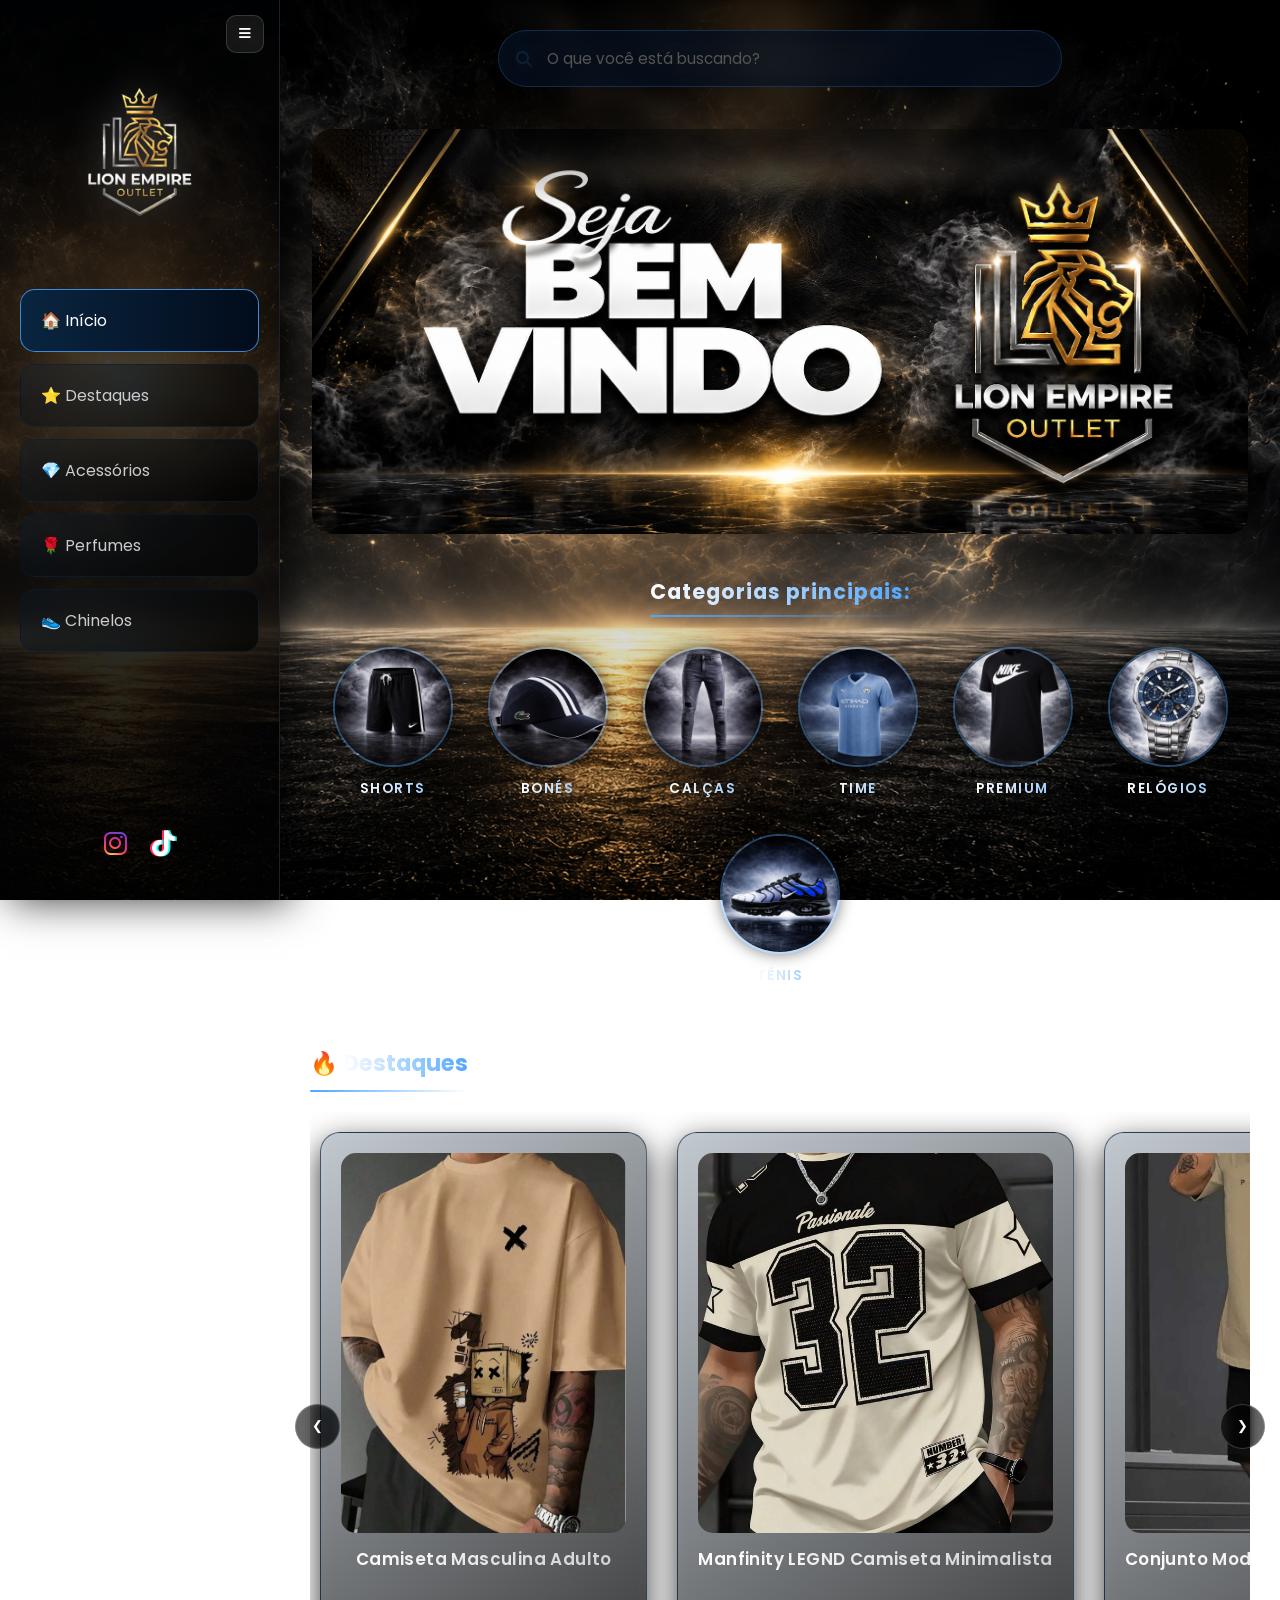
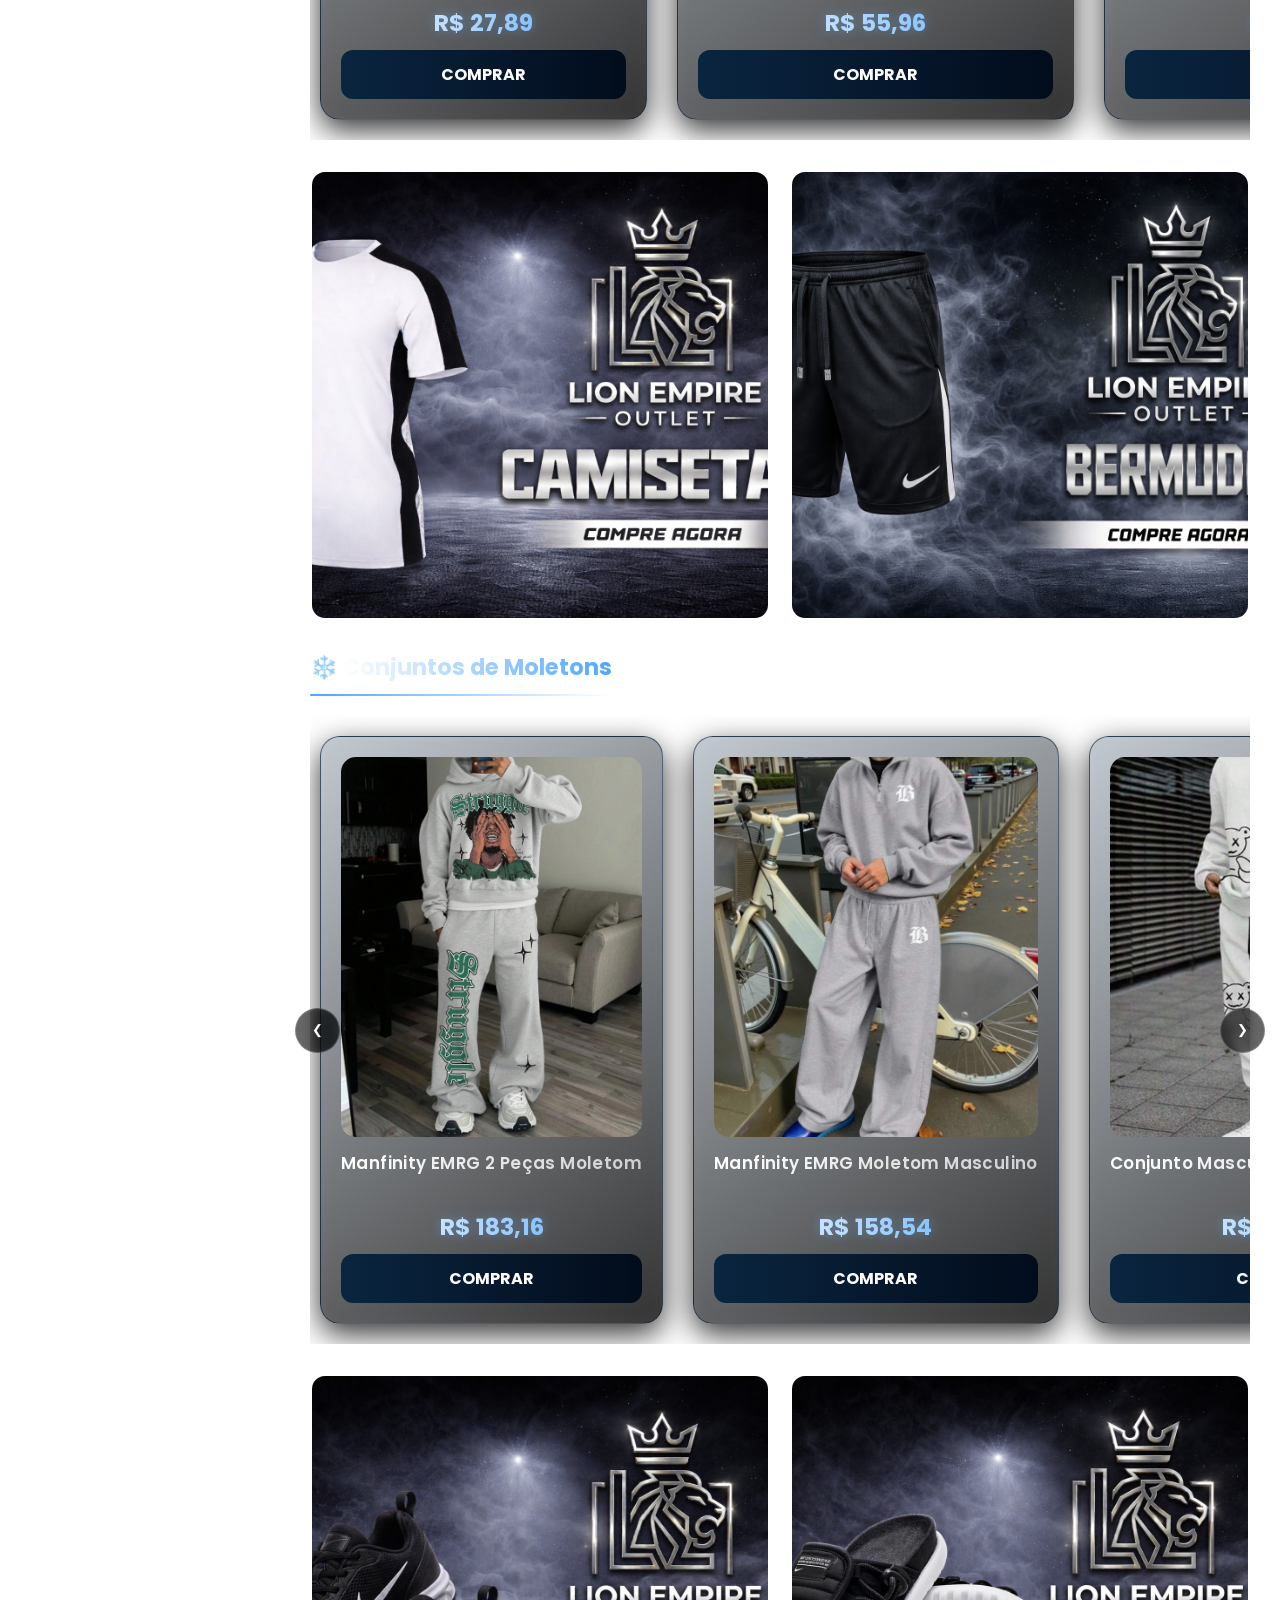
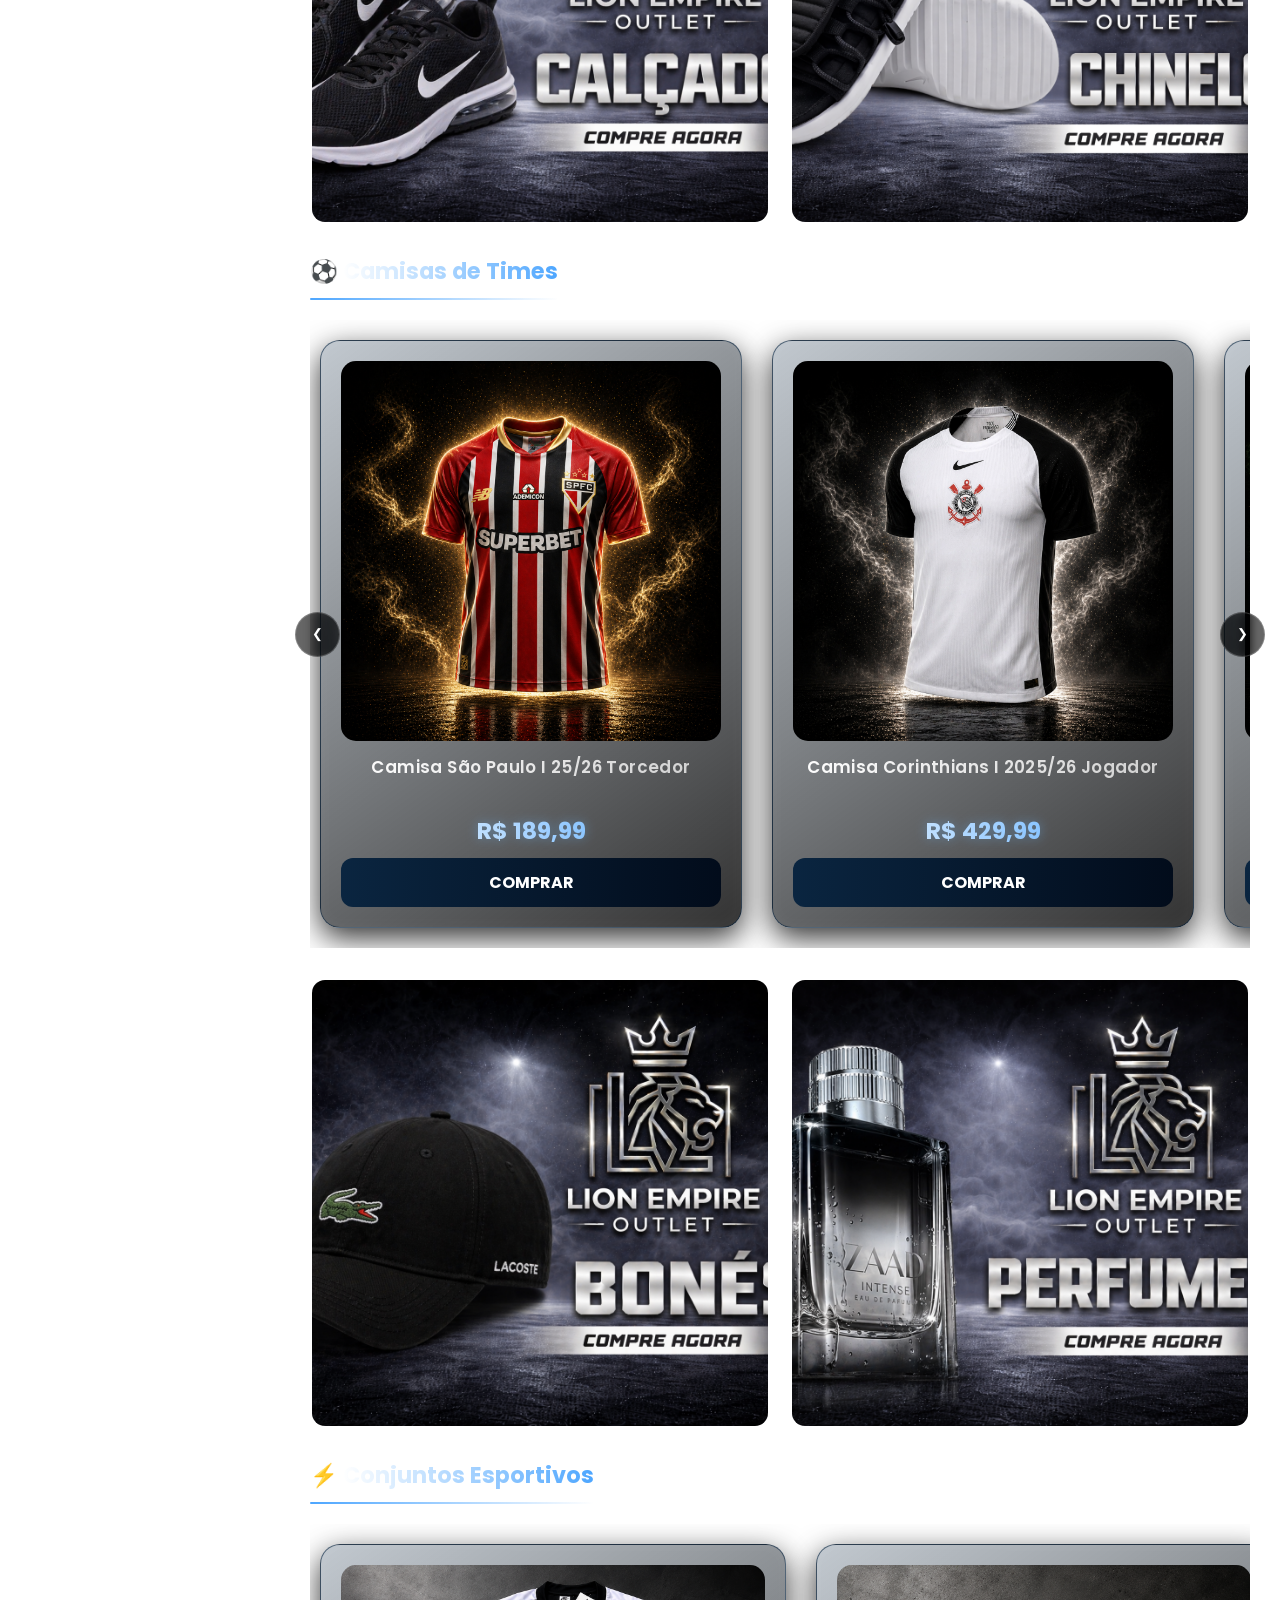
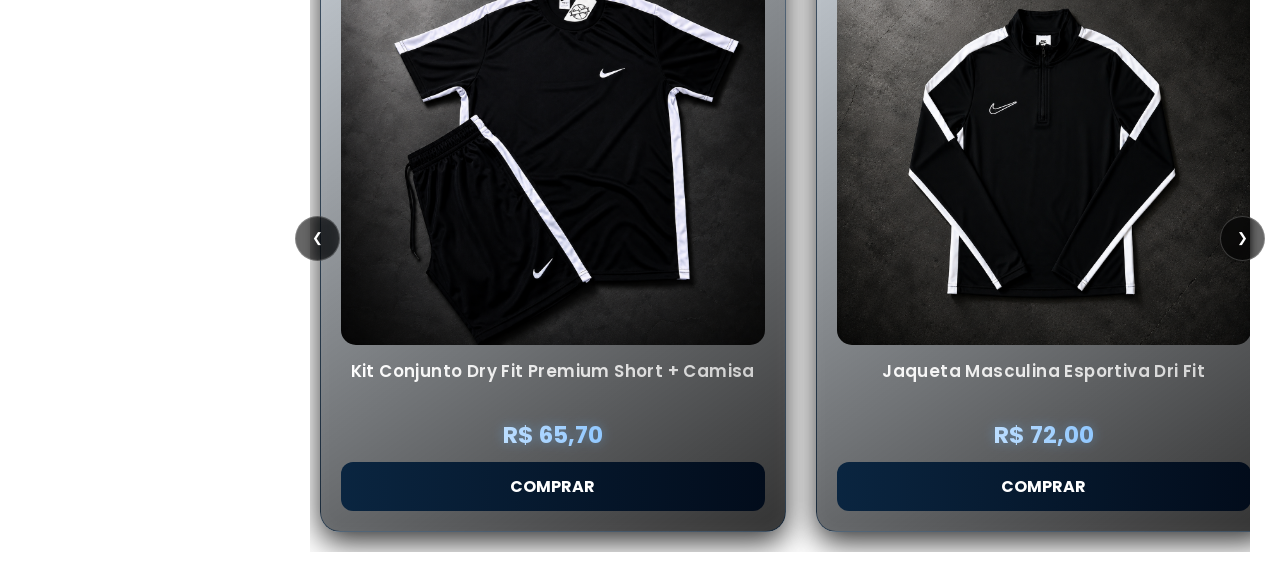
==== dashboard.html @ ade0b523 "desativar zoom no mobile" ====
<!DOCTYPE html>
<html lang="pt-br">
<head>
    <meta charset="UTF-8">
    <meta name="viewport" content="width=device-width, initial-scale=1.0, maximum-scale=1.0, user-scalable=no">
    <title>Lion Empire Outlet</title>
    <link rel="stylesheet" href="dashboard.css">
    <link href="https://fonts.googleapis.com/css2?family=Poppins:wght@300;500;700&display=swap" rel="stylesheet">
    <link rel="stylesheet" href="https://cdnjs.cloudflare.com/ajax/libs/font-awesome/6.5.0/css/all.min.css">
</head>
<body>

<div class="container">

    <aside class="sidebar" id="sidebar">
        <button class="toggle-btn" id="toggleBtn" onclick="toggleSidebar()">
            <i class="fas fa-bars"></i>
        </button>
        <div class="logo-box">
            <img src="logo-transparente.png" class="logo">
        </div>

        <ul class="menu">
            <li class="nav-item active">🏠 Início</li>
            <li class="nav-item">⭐ Destaques</li>
            <li class="nav-item">💎 Acessórios</li>
            <li class="nav-item">🌹 Perfumes</li>
            <li class="nav-item">👟 Chinelos</li>
        </ul>

        <div class="social">
            <a href="https://www.instagram.com/lion_empire_outlet/" target="_blank"><i class="fab fa-instagram"></i></a>
            <a href="https://www.tiktok.com/@lionempire.outlet?_r=1&_t=ZS-95iDfzYosZJ" target="_blank"><i class="fab fa-tiktok"></i></a>
        </div>
    </aside>

    <button class="reopen-btn" id="reopenBtn" onclick="toggleSidebar()" style="display:none;">
        <i class="fas fa-bars"></i>
    </button>

    <main class="main" id="mainContent">
        <div class="content">

            <div class="topo">
                <div class="search-wrapper">
                    <i class="fas fa-search search-icon"></i>
                    <input type="text" id="searchInput" placeholder="O que você está buscando?" autocomplete="off">
                    <button class="search-clear" id="searchClear" onclick="clearSearch()"><i class="fas fa-times"></i></button>
                    <div class="search-dropdown" id="searchDropdown"></div>
                </div>
            </div>

            <!-- PÁGINA DE RESULTADOS -->
            <section class="search-results-page" id="searchResultsPage">
                <div class="search-results-header">
                    <button class="search-results-back" onclick="clearSearch()">
                        <i class="fas fa-arrow-left"></i> Voltar
                    </button>
                    <h2>Resultados para: <span id="searchResultsQuery"></span></h2>
                    <p id="searchResultsCount"></p>
                </div>
                <div class="search-results-grid" id="searchResultsGrid"></div>
            </section>

            <div class="content-main" id="contentMain">

            <section class="banner">
                <img src="banner-lion.png">
            </section>

            <section class="categorias-container">
                <div class="titulo-categorias">
                    <h2>Categorias principais:</h2>
                </div>

                <div class="categorias">
                    <div class="cat"><img src="imgcategorias/shorts.png"><p>Shorts</p></div>
                    <div class="cat"><img src="imgcategorias/bones.png"><p>Bonés</p></div>
                    <div class="cat"><img src="imgcategorias/calcas.png"><p>Calças</p></div>
                    <div class="cat"><img src="imgcategorias/time.png"><p>Time</p></div>
                    <div class="cat"><img src="imgcategorias/premium.png"><p>Premium</p></div>
                    <div class="cat"><img src="imgcategorias/relogios.png"><p>Relógios</p></div>
                    <div class="cat"><img src="imgcategorias/tenis.png"><p>Tênis</p></div>
                </div>
            </section>

            <section class="produtos" id="sec-destaques">
                <h2>🔥 <span>Destaques</span></h2>

                <div class="carousel-wrapper">
                    <button class="slider-btn prev" onclick="moveSlider('productSlider', -1)">❮</button>
                    
                    <div class="grid" id="productSlider">
                        
                        <div class="card">
                            <div class="card-img-container has-hover">
                                <img src="img-destaques/p1-frente.png" class="img-frente">
                                <img src="img-destaques/p1-verso.png" class="img-verso" loading="lazy">
                            </div>
                            <h3>Camiseta Masculina Adulto</h3>
                            <p>R$ 27,89</p>
                            <a href="https://onelink.shein.com/3/5n1jg83mvy21" target="_blank" class="buy-btn">COMPRAR</a>
                        </div>

                        <div class="card">
                            <div class="card-img-container has-hover">
                                <img src="img-destaques/p2-frente.png" class="img-frente">
                                <img src="img-destaques/p2-verso.png" class="img-verso" loading="lazy">
                            </div>
                            <h3>Manfinity LEGND Camiseta Minimalista</h3>
                            <p>R$ 55,96</p>
                            <a href="https://onelink.shein.com/3/5n1jnmgsvmkj" target="_blank" class="buy-btn">COMPRAR</a>
                        </div>

                        <div class="card">
                            <div class="card-img-container has-hover">
                                <img src="img-destaques/p3-frente.png" class="img-frente">
                                <img src="img-destaques/p3-verso.png" class="img-verso" loading="lazy">
                            </div>
                            <h3>Conjunto Moda Verão Camiseta + Short</h3>
                            <p>R$ 109,90</p>
                            <a href="https://onelink.shein.com/3/5n1jtjk51jy2" target="_blank" class="buy-btn">COMPRAR</a>
                        </div>

                        <div class="card">
                            <div class="card-img-container has-hover">
                                <img src="img-destaques/p4-frente.png" class="img-frente">
                                <img src="img-destaques/p4-verso.png" class="img-verso" loading="lazy">
                            </div>
                            <h3>Camisa Camiseta Premium</h3>
                            <p>R$ 34,30</p>
                            <a href="https://onelink.shein.com/3/5n1jxhmd67gi" target="_blank" class="buy-btn">COMPRAR</a>
                        </div>

                        <div class="card">
                            <div class="card-img-container has-hover">
                                <img src="img-destaques/p6-frente.png" class="img-frente">
                                <img src="img-destaques/p6-verso.png" class="img-verso" loading="lazy">
                            </div>
                            <h3>Claim Dot Camiseta Masculina</h3>
                            <p>R$ 59,92</p>
                            <a href="https://onelink.shein.com/3/5n1k2h66f75w" target="_blank" class="buy-btn">COMPRAR</a>
                        </div>

                        <div class="card">
                            <div class="card-img-container has-hover">
                                <img src="img-destaques/p8-frente.png" class="img-frente">
                                <img src="img-destaques/p8-verso.png" class="img-verso" loading="lazy">
                            </div>
                            <h3>Calça Cargo Masculina Bolsos Largo</h3>
                            <p>R$ 62,00</p>
                            <a href="https://onelink.shein.com/3/5n1k70xqrr5j" target="_blank" class="buy-btn">COMPRAR</a>
                        </div>

                        <div class="card">
                            <div class="card-img-container has-hover">
                                <img src="img-destaques/p9-frente.png" class="img-frente">
                                <img src="img-destaques/p9-verso.png" class="img-verso" loading="lazy">
                            </div>
                            <h3>Calça Cargo Jeans Preto Estonado</h3>
                            <p>R$ 83,00</p>
                            <a href="https://onelink.shein.com/3/5n1k8o4o4p4h" target="_blank" class="buy-btn">COMPRAR</a>
                        </div>

                        <div class="card">
                            <div class="card-img-container has-hover">
                                <img src="img-destaques/p10-frente.png" class="img-frente">
                                <img src="img-destaques/p10-verso.png" class="img-verso" loading="lazy">
                            </div>
                            <h3>Manfinity EMRG Denim Desgastados</h3>
                            <p>R$ 218,15</p>
                            <a href="https://onelink.shein.com/3/5n1kd9v9mpmt" target="_blank" class="buy-btn">COMPRAR</a>
                        </div>

                        <div class="card">
                            <div class="card-img-container has-hover">
                                <img src="img-destaques/p11-frente.png" class="img-frente">
                                <img src="img-destaques/p11-verso.png" class="img-verso" loading="lazy">
                            </div>
                            <h3>Bermuda Jeans Balão Baggy Preto</h3>
                            <p>R$ 69,98</p>
                            <a href="https://onelink.shein.com/3/5n1kfoomrg4d" target="_blank" class="buy-btn">COMPRAR</a>
                        </div>

                        <div class="card">
                            <div class="card-img-container has-hover">
                                <img src="img-destaques/p12-frente.png" class="img-frente">
                                <img src="img-destaques/p12-verso.png" class="img-verso" loading="lazy">
                            </div>
                            <h3>Short Moletinho Masculino</h3>
                            <p>R$ 42,90</p>
                            <a href="https://onelink.shein.com/3/5n1kihb7bx9c" target="_blank" class="buy-btn">COMPRAR</a>
                        </div>

                        <div class="card">
                            <div class="card-img-container has-hover">
                                <img src="img-destaques/p13-frente.png" class="img-frente">
                                <img src="img-destaques/p13-verso.png" class="img-verso" loading="lazy">
                            </div>
                            <h3>Blusa Moletom Liso Masculino</h3>
                            <p>R$ 55,98</p>
                            <a href="https://onelink.shein.com/3/5n1kl02morqs" target="_blank" class="buy-btn">COMPRAR</a>
                        </div>

                        <div class="card">
                            <div class="card-img-container has-hover">
                                <img src="img-destaques/p14-frente.png" class="img-frente">
                                <img src="img-destaques/p14-verso.png" class="img-verso" loading="lazy">
                            </div>
                            <h3>Blusa Frio Paris Moletom</h3>
                            <p>R$ 54,90</p>
                            <a href="https://onelink.shein.com/3/5n1kn50tv6kj" target="_blank" class="buy-btn">COMPRAR</a>
                        </div>

                        <div class="card">
                            <div class="card-img-container has-hover">
                                <img src="img-destaques/p15-frente.png" class="img-frente">
                                <img src="img-destaques/p15-verso.png" class="img-verso" loading="lazy">
                            </div>
                            <h3>Boné de beisebol ajustável</h3>
                            <p>R$ 28,99</p>
                            <a href="https://onelink.shein.com/3/5n1kp22x0tvu" target="_blank" class="buy-btn">COMPRAR</a>
                        </div>

                    </div>

                    <button class="slider-btn next" onclick="moveSlider('productSlider', 1)">❯</button>
                </div>
            </section>

            <section class="sessao-banners-categorias">
                <div class="banner-categoria" data-filter="camisa">
                    <img src="banner-camisetas.png" alt="Camisetas">
                    <div class="overlay-banner">
                        <h2>Camisetas</h2>
                        <a href="#" class="btn-comprar">Comprar Agora</a>
                    </div>
                </div>

                <div class="banner-categoria" data-filter="shorts">
                    <img src="banner-bermudas.png" alt="Bermudas">
                    <div class="overlay-banner">
                        <h2>Bermudas</h2>
                        <a href="#" class="btn-comprar">Comprar Agora</a>
                    </div>
                </div>
            </section>

            <section class="produtos" id="sec-moletons">
                <h2>❄️ <span>Conjuntos de Moletons</span></h2>

                <div class="carousel-wrapper">
                    <button class="slider-btn prev" onclick="moveSlider('moletomSlider', -1)">❮</button>
                    
                    <div class="grid" id="moletomSlider">
                        
                        <div class="card">
                            <div class="card-img-container has-hover">
                                <img src="img-moletons/m1-frente.png" class="img-frente">
                                <img src="img-moletons/m1-verso.png" class="img-verso" loading="lazy">
                            </div>
                            <h3>Manfinity EMRG 2 Peças Moletom</h3>
                            <p>R$ 183,16</p>
                            <a href="https://onelink.shein.com/3/5n4qs4ux9irh" target="_blank" class="buy-btn">COMPRAR</a>
                        </div>

                        <div class="card">
                            <div class="card-img-container has-hover">
                                <img src="img-moletons/m2-frente.png" class="img-frente">
                                <img src="img-moletons/m2-verso.png" class="img-verso" loading="lazy">
                            </div>
                            <h3>Manfinity EMRG Moletom Masculino</h3>
                            <p>R$ 158,54</p>
                            <a href="https://onelink.shein.com/3/5n4qujoa7xpo" target="_blank" class="buy-btn">COMPRAR</a>
                        </div>

                        <div class="card">
                            <div class="card-img-container has-hover">
                                <img src="img-moletons/m3-frente.png" class="img-frente">
                                <img src="img-moletons/m3-verso.png" class="img-verso" loading="lazy">
                            </div>
                            <h3>Conjunto Masculino Moletom Casual</h3>
                            <p>R$ 143,00</p>
                            <a href="https://onelink.shein.com/3/5n4qxe9w3ho6" target="_blank" class="buy-btn">COMPRAR</a>
                        </div>

                        <div class="card">
                            <div class="card-img-container has-hover">
                                <img src="img-moletons/m4-frente.png" class="img-frente">
                                <img src="img-moletons/m4-verso.png" class="img-verso" loading="lazy">
                            </div>
                            <h3>Manfinity Fever City Conjunto</h3>
                            <p>R$ 174,03</p>
                            <a href="https://onelink.shein.com/3/5n4qz1gth4w3" target="_blank" class="buy-btn">COMPRAR</a>
                        </div>

                        <div class="card">
                            <div class="card-img-container has-hover">
                                <img src="img-moletons/m5-frente.png" class="img-frente">
                                <img src="img-moletons/m5-verso.png" class="img-verso" loading="lazy">
                            </div>
                            <h3>Moletom Masculino com Capuz</h3>
                            <p>R$ 165,90</p>
                            <a href="https://onelink.shein.com/3/5n4r35g4vuja" target="_blank" class="buy-btn">COMPRAR</a>
                        </div>

                        <div class="card">
                            <div class="card-img-container has-hover">
                                <img src="img-moletons/m6-frente.png" class="img-frente">
                                <img src="img-moletons/m6-verso.png" class="img-verso" loading="lazy">
                            </div>
                            <h3>Manfinity Spaced Out Moletom</h3>
                            <p>R$ 192,20</p>
                            <a href="https://onelink.shein.com/3/5n4r5u4nf8kt" target="_blank" class="buy-btn">COMPRAR</a>
                        </div>

                        <div class="card">
                            <div class="card-img-container has-hover">
                                <img src="img-moletons/m7-frente.png" class="img-frente">
                                <img src="img-moletons/m7-verso.png" class="img-verso" loading="lazy">
                            </div>
                            <h3>Moletom com Estampa de Letras</h3>
                            <p>R$ 138,50</p>
                            <a href="https://onelink.shein.com/3/5n4r7jalxn2d" target="_blank" class="buy-btn">COMPRAR</a>
                        </div>

                        <div class="card">
                            <div class="card-img-container has-hover">
                                <img src="img-moletons/m8-frente.png" class="img-frente">
                                <img src="img-moletons/m8-verso.png" class="img-verso" loading="lazy">
                            </div>
                            <h3>Conjunto Moletom Básico Masculino</h3>
                            <p>R$ 125,90</p>
                            <a href="https://onelink.shein.com/3/5n4ra7z4fmkq" target="_blank" class="buy-btn">COMPRAR</a>
                        </div>

                        <div class="card">
                            <div class="card-img-container has-hover">
                                <img src="img-moletons/m9-frente.png" class="img-frente">
                                <img src="img-moletons/m9-verso.png" class="img-verso" loading="lazy">
                            </div>
                            <h3>Moletom Urbano Street Style</h3>
                            <p>R$ 155,00</p>
                            <a href="https://onelink.shein.com/3/5n4rezmt7p54" target="_blank" class="buy-btn">COMPRAR</a>
                        </div>

                        <div class="card">
                            <div class="card-img-container has-hover">
                                <img src="img-moletons/m10-frente.png" class="img-frente">
                                <img src="img-moletons/m10-verso.png" class="img-verso" loading="lazy">
                            </div>
                            <h3>Manfinity EMRG Bloco de Cores</h3>
                            <p>R$ 168,40</p>
                            <a href="https://onelink.shein.com/3/5n4rh6k1pw70" target="_blank" class="buy-btn">COMPRAR</a>
                        </div>

                        <div class="card">
                            <div class="card-img-container has-hover">
                                <img src="img-moletons/m11-frente.png" class="img-frente">
                                <img src="img-moletons/m11-verso.png" class="img-verso" loading="lazy">
                            </div>
                            <h3>Moletom Fleece Forrado</h3>
                            <p>R$ 189,90</p>
                            <a href="https://onelink.shein.com/3/5n4rj1n3jrc4" target="_blank" class="buy-btn">COMPRAR</a>
                        </div>

                        <div class="card">
                            <div class="card-img-container has-hover">
                                <img src="img-moletons/m12-frente.png" class="img-frente">
                                <img src="img-moletons/m12-verso.png" class="img-verso" loading="lazy">
                            </div>
                            <h3>Conjunto Estampa Minimalista</h3>
                            <p>R$ 140,72</p>
                            <a href="https://onelink.shein.com/3/5n4rkiwxlxz3" target="_blank" class="buy-btn">COMPRAR</a>
                        </div>

                    </div>

                    <button class="slider-btn next" onclick="moveSlider('moletomSlider', 1)">❯</button>
                </div>
            </section>

            <section class="sessao-banners-categorias">
                <div class="banner-categoria" data-filter="tenis">
                    <img src="banner-calçados.png" alt="Calçados">
                    <div class="overlay-banner">
                        <h2>Calçados</h2>
                        <a href="#sec-calcados" class="btn-comprar">Comprar Agora</a>
                    </div>
                </div>
                <div class="banner-categoria" data-filter="chinelo">
                    <img src="banner-chinelos.png" alt="Chinelos">
                    <div class="overlay-banner">
                        <h2>Chinelos</h2>
                        <a href="#sec-chinelos" class="btn-comprar">Comprar Agora</a>
                    </div>
                </div>
            </section>

            <section class="produtos" id="sec-times">
                <h2>⚽ <span>Camisas de Times</span></h2>

                <div class="carousel-wrapper">
                    <button class="slider-btn prev" onclick="moveSlider('timesSlider', -1)">❮</button>

                    <div class="grid" id="timesSlider">

                        <div class="card">
                            <div class="card-img-container has-hover">
                                <img src="img-times/t1-frente.png" class="img-frente">
                                <img src="img-times/t1-verso.png" class="img-verso" loading="lazy">
                            </div>
                            <h3>Camisa São Paulo I 25/26 Torcedor</h3>
                            <p>R$ 189,99</p>
                            <a href="https://click.linksynergy.com/deeplink?id=rVAKHqQVYn0&mid=43984&murl=https%3A%2F%2Fwww.netshoes.com.br%2Fp%2Fcamisa-sao-paulo-ii-2526-sn-torcedor-new-balance-masculina-39V-1650-056" target="_blank" class="buy-btn">COMPRAR</a>
                        </div>

                        <div class="card">
                            <div class="card-img-container has-hover">
                                <img src="img-times/t2-frente.png" class="img-frente">
                                <img src="img-times/t2-verso.png" class="img-verso" loading="lazy">
                            </div>
                            <h3>Camisa Corinthians I 2025/26 Jogador</h3>
                            <p>R$ 429,99</p>
                            <a href="https://click.linksynergy.com/deeplink?id=rVAKHqQVYn0&mid=43984&murl=https%3A%2F%2Fwww.netshoes.com.br%2Fp%2Fcamisa-nike-corinthians-i-202526-jogador-masculina-SGL-0184-028" target="_blank" class="buy-btn">COMPRAR</a>
                        </div>

                        <div class="card">
                            <div class="card-img-container has-hover">
                                <img src="img-times/t3-frente.png" class="img-frente">
                                <img src="img-times/t3-verso.png" class="img-verso" loading="lazy">
                            </div>
                            <h3>Camisa Palmeiras I 24/25 torcedor</h3>
                            <p>R$ 189,90</p>
                            <a href="https://click.linksynergy.com/deeplink?id=rVAKHqQVYn0&mid=43984&murl=https%3A%2F%2Fwww.netshoes.com.br%2Fp%2Fcamisa-palmeiras-i-2425-sn-torcedor-puma-masculina-PI3-1918-060" target="_blank" class="buy-btn">COMPRAR</a>
                        </div>

                        <div class="card">
                            <div class="card-img-container has-hover">
                                <img src="img-times/t4-frente.png" class="img-frente">
                                <img src="img-times/t4-verso.png" class="img-verso" loading="lazy">
                            </div>
                            <h3>Camisa Flamengo I 25/26 Torcedor</h3>
                            <p>R$ 379,99</p>
                            <a href="https://click.linksynergy.com/deeplink?id=rVAKHqQVYn0&mid=43984&murl=https%3A%2F%2Fwww.netshoes.com.br%2Fp%2Fcamisa-flamengo-i-2526-sn-torcedor-adidas-masculina-FBA-3565-006%3Faf_sub1%3D43984%26pid%3Drakuten_int%26af_channel%3DAffiliates%26af_media_type%3Dweb%26af_adset_id%3D43984%26af_sub_siteID%3DrVAKHqQVYn0-UOdvueoBWy3vxFErXuw5Aw%26af_click_lookback%3D7d%26clickid%3DrVAKHqQVYn0-UOdvueoBWy3vxFErXuw5Aw%26is_retargeting%3Dtrue%26campaign%3Dafil_rakuten%26utm_source%3Dme-s_pgit__%26utm_medium%3Dpost%26utm_campaign%3Dme-s_pgit-_-tnfild__tca___-_-post-_-_var_me_pgit_%253A%253AN3T%253AAF-PG-00-00-00-TD-00-MAS-00%253AN3T%253A%253A_Gilmar%2520Oliveira%2520Da%2520Cruz_%26utm_term%3DrVAKHqQVYn0-UOdvueoBWy3vxFErXuw5Aw%26utm_content%3DrVAKHqQVYn0-UOdvueoBWy3vxFErXuw5Aw%26ranMID%3D43984%26ranU1%3D%26ranEAID%3DrVAKHqQVYn0-UOdvueoBWy3vxFErXuw5Aw%26ranSiteID%3DrVAKHqQVYn0-UOdvueoBWy3vxFErXuw5Aw" target="_blank" class="buy-btn">COMPRAR</a>
                        </div>

                        <div class="card">
                            <div class="card-img-container has-hover">
                                <img src="img-times/t5-frente.png" class="img-frente">
                                <img src="img-times/t5-verso.png" class="img-verso" loading="lazy">
                            </div>
                            <h3>Camisa Botafogo I 25/26 Torcedor</h3>
                            <p>R$ 123,49</p>
                            <a href="https://click.linksynergy.com/deeplink?id=rVAKHqQVYn0&mid=43984&murl=https%3A%2F%2Fwww.netshoes.com.br%2Fp%2Fcamisa-botafogo-i-2526-sn-torcedor-reebok-masculina-D19-809O-028%3Faf_sub1%3D43984%26pid%3Drakuten_int%26af_channel%3DAffiliates%26af_media_type%3Dweb%26af_adset_id%3D43984%26af_sub_siteID%3DrVAKHqQVYn0-L47s4ZcSUdrNrUnFf86k.A%26af_click_lookback%3D7d%26clickid%3DrVAKHqQVYn0-L47s4ZcSUdrNrUnFf86k.A%26is_retargeting%3Dtrue%26campaign%3Dafil_rakuten%26utm_source%3Dme-s_pgit__%26utm_medium%3Dpost%26utm_campaign%3Dme-s_pgit-_-tnfild__tca___-_-post-_-_var_me_pgit_%253A%253AN3T%253AAF-PG-00-00-00-TD-00-MAS-00%253AN3T%253A%253A_Gilmar%2520Oliveira%2520Da%2520Cruz_%26utm_term%3DrVAKHqQVYn0-L47s4ZcSUdrNrUnFf86k.A%26utm_content%3DrVAKHqQVYn0-L47s4ZcSUdrNrUnFf86k.A%26ranMID%3D43984%26ranU1%3D%26ranEAID%3DrVAKHqQVYn0-L47s4ZcSUdrNrUnFf86k.A%26ranSiteID%3DrVAKHqQVYn0-L47s4ZcSUdrNrUnFf86k.A" target="_blank" class="buy-btn">COMPRAR</a>
                        </div>

                        <div class="card">
                            <div class="card-img-container has-hover">
                                <img src="img-times/t6-frente.png" class="img-frente">
                                <img src="img-times/t6-verso.png" class="img-verso" loading="lazy">
                            </div>
                            <h3>Camisa Vasco I 25/26 Jogador</h3>
                            <p>R$ 209,90</p>
                            <a href="https://click.linksynergy.com/deeplink?id=rVAKHqQVYn0&mid=43984&murl=https%3A%2F%2Fwww.netshoes.com.br%2Fp%2Fcamisa-vasco-i-2526-sn-jogador-kappa-masculino-D24-7038-026%3Faf_sub1%3D43984%26pid%3Drakuten_int%26af_channel%3DAffiliates%26af_media_type%3Dweb%26af_adset_id%3D43984%26af_sub_siteID%3DrVAKHqQVYn0-NJ4l1L1HCE8piV_0Olv_iA%26af_click_lookback%3D7d%26clickid%3DrVAKHqQVYn0-NJ4l1L1HCE8piV_0Olv_iA%26is_retargeting%3Dtrue%26campaign%3Dafil_rakuten%26utm_source%3Dme-s_pgit__%26utm_medium%3Dpost%26utm_campaign%3Dme-s_pgit-_-tnfild__tca___-_-post-_-_var_me_pgit_%253A%253AN3T%253AAF-PG-00-00-00-TD-00-MAS-00%253AN3T%253A%253A_Gilmar%2520Oliveira%2520Da%2520Cruz_%26utm_term%3DrVAKHqQVYn0-NJ4l1L1HCE8piV_0Olv_iA%26utm_content%3DrVAKHqQVYn0-NJ4l1L1HCE8piV_0Olv_iA%26ranMID%3D43984%26ranU1%3D%26ranEAID%3DrVAKHqQVYn0-NJ4l1L1HCE8piV_0Olv_iA%26ranSiteID%3DrVAKHqQVYn0-NJ4l1L1HCE8piV_0Olv_iA" target="_blank" class="buy-btn">COMPRAR</a>
                        </div>

                        <div class="card">
                            <div class="card-img-container has-hover">
                                <img src="img-times/t7-frente.png" class="img-frente">
                                <img src="img-times/t7-verso.png" class="img-verso" loading="lazy">
                            </div>
                            <h3>Camisa Santos 25/26 Torcedor</h3>
                            <p>R$ 170,99</p>
                            <a href="https://click.linksynergy.com/deeplink?id=rVAKHqQVYn0&mid=43984&murl=https%3A%2F%2Fwww.netshoes.com.br%2Fp%2Fcamisa-santos-2526-sn-torcedor-edicao-especial-umbro-masculina-2IB-2265-108%3Faf_sub1%3D43984%26pid%3Drakuten_int%26af_channel%3DAffiliates%26af_media_type%3Dweb%26af_adset_id%3D43984%26af_sub_siteID%3DrVAKHqQVYn0-o8uykjazWPm8O5qeBX5C_A%26af_click_lookback%3D7d%26clickid%3DrVAKHqQVYn0-o8uykjazWPm8O5qeBX5C_A%26is_retargeting%3Dtrue%26campaign%3Dafil_rakuten%26utm_source%3Dme-s_pgit__%26utm_medium%3Dpost%26utm_campaign%3Dme-s_pgit-_-tnfild__tca___-_-post-_-_var_me_pgit_%253A%253AN3T%253AAF-PG-00-00-00-TD-00-MAS-00%253AN3T%253A%253A_Gilmar%2520Oliveira%2520Da%2520Cruz_%26utm_term%3DrVAKHqQVYn0-o8uykjazWPm8O5qeBX5C_A%26utm_content%3DrVAKHqQVYn0-o8uykjazWPm8O5qeBX5C_A%26ranMID%3D43984%26ranU1%3D%26ranEAID%3DrVAKHqQVYn0-o8uykjazWPm8O5qeBX5C_A%26ranSiteID%3DrVAKHqQVYn0-o8uykjazWPm8O5qeBX5C_A" target="_blank" class="buy-btn">COMPRAR</a>
                        </div>

                        <div class="card">
                            <div class="card-img-container has-hover">
                                <img src="img-times/t8-frente.png" class="img-frente">
                                <img src="img-times/t8-verso.png" class="img-verso" loading="lazy">
                            </div>
                            <h3>Camisa Atlético Mineiro I 23/24 Torcedor</h3>
                            <p>R$ 249,90</p>
                            <a href="https://click.linksynergy.com/deeplink?id=rVAKHqQVYn0&mid=43984&murl=https%3A%2F%2Fwww.netshoes.com.br%2Fp%2Fcamisa-atletico-mineiro-i-2324-sn-torcedor-adidas-masculina-FB8-4620-026%3Faf_sub1%3D43984%26pid%3Drakuten_int%26af_channel%3DAffiliates%26af_media_type%3Dweb%26af_adset_id%3D43984%26af_sub_siteID%3DrVAKHqQVYn0-y74l42IOvBpCiSCI5.TFDQ%26af_click_lookback%3D7d%26clickid%3DrVAKHqQVYn0-y74l42IOvBpCiSCI5.TFDQ%26is_retargeting%3Dtrue%26campaign%3Dafil_rakuten%26utm_source%3Dme-s_pgit__%26utm_medium%3Dpost%26utm_campaign%3Dme-s_pgit-_-tnfild__tca___-_-post-_-_var_me_pgit_%253A%253AN3T%253AAF-PG-00-00-00-TD-00-MAS-00%253AN3T%253A%253A_Gilmar%2520Oliveira%2520Da%2520Cruz_%26utm_term%3DrVAKHqQVYn0-y74l42IOvBpCiSCI5.TFDQ%26utm_content%3DrVAKHqQVYn0-y74l42IOvBpCiSCI5.TFDQ%26ranMID%3D43984%26ranU1%3D%26ranEAID%3DrVAKHqQVYn0-y74l42IOvBpCiSCI5.TFDQ%26ranSiteID%3DrVAKHqQVYn0-y74l42IOvBpCiSCI5.TFDQ" target="_blank" class="buy-btn">COMPRAR</a>
                        </div>

                    </div>

                    <button class="slider-btn next" onclick="moveSlider('timesSlider', 1)">❯</button>
                </div>
            </section>

            <section class="sessao-banners-categorias">
                <div class="banner-categoria" data-filter="bones">
                    <img src="banner-bones.png" alt="Bonés">
                    <div class="overlay-banner">
                        <h2>Bonés</h2>
                        <a href="#sec-bones" class="btn-comprar">Comprar Agora</a>
                    </div>
                </div>
                <div class="banner-categoria" data-filter="perfume">
                    <img src="banner-perfumes.png" alt="Perfumes">
                    <div class="overlay-banner">
                        <h2>Perfumes</h2>
                        <a href="#sec-perfumes" class="btn-comprar">Comprar Agora</a>
                    </div>
                </div>
            </section>

            <section class="produtos sec-hidden" id="sec-bones">
                <div class="grid" id="bonesSlider">
                        <div class="card">
                            <div class="card-img-container has-hover">
                                <img src="img-bones/b1-frente.png" class="img-frente">
                                <img src="img-bones/b1-verso.png" class="img-verso" loading="lazy">
                            </div>
                            <h3>Bone Vinty Algodão Destroyed</h3>
                            <p>R$ 42,60</p>
                            <a href="https://s.shopee.com.br/9pb5bE2oka" target="_blank" class="buy-btn">COMPRAR</a>
                        </div>
                        <div class="card">
                            <div class="card-img-container has-hover">
                                <img src="img-bones/b2-frente.png" class="img-frente">
                                <img src="img-bones/b2-verso.png" class="img-verso" loading="lazy">
                            </div>
                            <h3>Boné Mercedes Bens Petronas Strapback</h3>
                            <p>R$ 49,90</p>
                            <a href="https://s.shopee.com.br/5flWe13aWu" target="_blank" class="buy-btn">COMPRAR</a>
                        </div>
                        <div class="card">
                            <div class="card-img-container has-hover">
                                <img src="img-bones/b3-frente.png" class="img-frente">
                                <img src="img-bones/b3-verso.png" class="img-verso" loading="lazy">
                            </div>
                            <h3>Boné Five Panel Aba Reta</h3>
                            <p>R$ 46,90</p>
                            <a href="https://s.shopee.com.br/70GuEcPbdY" target="_blank" class="buy-btn">COMPRAR</a>
                        </div>
                        <div class="card">
                            <div class="card-img-container has-hover">
                                <img src="img-bones/b4-frente.png" class="img-frente">
                                <img src="img-bones/b4-verso.png" class="img-verso" loading="lazy">
                            </div>
                            <h3>Boné Fé Hype Original Aba Curva</h3>
                            <p>R$ 39,90</p>
                            <a href="https://s.shopee.com.br/70GuF02A7N" target="_blank" class="buy-btn">COMPRAR</a>
                        </div>
                        <div class="card">
                            <div class="card-img-container has-hover">
                                <img src="img-bones/b5-frente.png" class="img-frente">
                                <img src="img-bones/b5-verso.png" class="img-verso" loading="lazy">
                            </div>
                            <h3>Boné Anth co. NYC Fita New York</h3>
                            <p>R$ 54,98</p>
                            <a href="https://s.shopee.com.br/6fe3qku8lU" target="_blank" class="buy-btn">COMPRAR</a>
                        </div>
                        <div class="card">
                            <div class="card-img-container has-hover">
                                <img src="img-bones/b6-frente.png" class="img-frente">
                                <img src="img-bones/b6-verso.png" class="img-verso" loading="lazy">
                            </div>
                            <h3>Boné Quiksilver Masculino</h3>
                            <p>R$ 43,50</p>
                            <a href="https://s.shopee.com.br/9ALOpoQevY" target="_blank" class="buy-btn">COMPRAR</a>
                        </div>
                </div>
            </section>

            <section class="produtos" id="sec-esportivos">
                <h2>⚡ <span>Conjuntos Esportivos</span></h2>

                <div class="carousel-wrapper">
                    <button class="slider-btn prev" onclick="moveSlider('esportivoSlider', -1)">❮</button>

                    <div class="grid" id="esportivoSlider">

                        <div class="card">
                            <div class="card-img-container has-hover">
                                <img src="img-esportivos/e1-frente.png" class="img-frente">
                                <img src="img-esportivos/e1-verso.png" class="img-verso" loading="lazy">
                            </div>
                            <h3>Kit Conjunto Dry Fit Premium Short + Camisa</h3>
                            <p>R$ 65,70</p>
                            <a href="https://s.shopee.com.br/9AKz1Yi74M" target="_blank" class="buy-btn">COMPRAR</a>
                        </div>

                        <div class="card">
                            <div class="card-img-container has-hover">
                                <img src="img-esportivos/e2-frente.png" class="img-frente">
                                <img src="img-esportivos/e2-verso.png" class="img-verso" loading="lazy">
                            </div>
                            <h3>Jaqueta Masculina Esportiva Dri Fit</h3>
                            <p>R$ 72,00</p>
                            <a href="https://s.shopee.com.br/6VKDqjdfIN" target="_blank" class="buy-btn">COMPRAR</a>
                        </div>

                        <div class="card">
                            <div class="card-img-container has-hover">
                                <img src="img-esportivos/e3-frente.png" class="img-frente">
                                <img src="img-esportivos/e3-verso.png" class="img-verso" loading="lazy">
                            </div>
                            <h3>Moletom Club Unissex Casual</h3>
                            <p>R$ 218,41</p>
                            <a href="https://s.shopee.com.br/9fHFcjNiRo" target="_blank" class="buy-btn">COMPRAR</a>
                        </div>

                        <div class="card">
                            <div class="card-img-container has-hover">
                                <img src="img-esportivos/e4-frente.png" class="img-frente">
                                <img src="img-esportivos/e4-verso.png" class="img-verso" loading="lazy">
                            </div>
                            <h3>Conjunto Calor Club Cinza Polo + Short</h3>
                            <p>R$ 104,50</p>
                            <a href="https://s.shopee.com.br/20roWMnLXP" target="_blank" class="buy-btn">COMPRAR</a>
                        </div>

                        <div class="card">
                            <div class="card-img-container has-hover">
                                <img src="img-esportivos/e5-frente.png" class="img-frente">
                                <img src="img-esportivos/e5-verso.png" class="img-verso" loading="lazy">
                            </div>
                            <h3>Kit Short+Camiseta Dry Fit</h3>
                            <p>R$ 53,99</p>
                            <a href="https://s.shopee.com.br/50VQ66f4NQ" target="_blank" class="buy-btn">COMPRAR</a>
                        </div>

                        <div class="card">
                            <div class="card-img-container has-hover tenis-fit">
                                <img src="img-esportivos/e6-frente.png" class="img-frente">
                                <img src="img-esportivos/e6-verso.png" class="img-verso" loading="lazy">
                            </div>
                            <h3>Tênis Masculino Esportivo DM DAMANDO</h3>
                            <p>R$ 59,90</p>
                            <a href="https://s.shopee.com.br/16lmT6gfC" target="_blank" class="buy-btn">COMPRAR</a>
                        </div>

                        <div class="card">
                            <div class="card-img-container has-hover tenis-fit">
                                <img src="img-esportivos/e7-frente.png" class="img-frente">
                                <img src="img-esportivos/e7-verso.png" class="img-verso" loading="lazy">
                            </div>
                            <h3>Tênis Masculino Esportivo</h3>
                            <p>R$ 89,10</p>
                            <a href="https://s.shopee.com.br/LjcBKGtCI" target="_blank" class="buy-btn">COMPRAR</a>
                        </div>

                        <div class="card">
                            <div class="card-img-container has-hover">
                                <img src="img-esportivos/e8-frente.png" class="img-frente">
                                <img src="img-esportivos/e8-verso.png" class="img-verso" loading="lazy">
                            </div>
                            <h3>Tênis Masculino + Relógio Digital</h3>
                            <p>R$ 59,70</p>
                            <a href="https://s.shopee.com.br/3qJULwGmz7" target="_blank" class="buy-btn">COMPRAR</a>
                        </div>

                        <div class="card">
                            <div class="card-img-container has-hover tenis">
                                <img src="img-esportivos/e9-frente.png" class="img-frente">
                                <img src="img-esportivos/e9-verso.png" class="img-verso" loading="lazy">
                            </div>
                            <h3>Tenis Esportivo Original Fitt Shoes</h3>
                            <p>R$ 59,30</p>
                            <a href="https://s.shopee.com.br/50VRkHcIZw" target="_blank" class="buy-btn">COMPRAR</a>
                        </div>

                        <div class="card">
                            <div class="card-img-container has-hover tenis">
                                <img src="img-esportivos/e10-frente.png" class="img-frente">
                                <img src="img-esportivos/e10-verso.png" class="img-verso" loading="lazy">
                            </div>
                            <h3>Tênis Asics Raiden 4 Masculino Treino Caminhada</h3>
                            <p>R$ 241,28</p>
                            <a href="https://s.shopee.com.br/3qJUMTKRHA" target="_blank" class="buy-btn">COMPRAR</a>
                        </div>

                    </div>

                    <button class="slider-btn next" onclick="moveSlider('esportivoSlider', 1)">❯</button>
                </div>
            </section>

            
            <section class="produtos sec-hidden" id="sec-acessorios">
                <h2>💎 <span>Acessórios</span></h2>
                <div class="carousel-wrapper">
                    <button class="slider-btn prev" onclick="moveSlider('acessoriosSlider', -1)">❮</button>
                    <div class="grid" id="acessoriosSlider">
                        <div class="card">
                            <div class="card-img-container has-hover tenis">
                                <img src="img-acessorios/a1-frente.png" class="img-frente">
                                <img src="img-acessorios/a1-verso.png" class="img-verso" loading="lazy">
                            </div>
                            <h3>Corrente Grumet Escama De Peixe</h3>
                            <p>R$ 63,00</p>
                            <a href="https://s.shopee.com.br/9zuc9fQuHF" target="_blank" class="buy-btn">COMPRAR</a>
                        </div>
                    </div>
                    <button class="slider-btn next" onclick="moveSlider('acessoriosSlider', 1)">❯</button>
                </div>
            </section>

            <section class="produtos sec-hidden" id="sec-perfumes">
                <h2>🌹 <span>Perfumes</span></h2>
                <div class="carousel-wrapper">
                    <button class="slider-btn prev" onclick="moveSlider('perfumesSlider', -1)">❮</button>
                    <div class="grid" id="perfumesSlider">
                        <div class="card">
                            <div class="card-img-container has-hover tenis">
                                <img src="img-perfumes/pf1-frente.png" class="img-frente">
                                <img src="img-perfumes/pf1-verso.png" class="img-verso" loading="lazy">
                            </div>
                            <h3>Kaiak Desodorante Colonia</h3>
                            <p>R$ 128,35</p>
                            <a href="https://s.shopee.com.br/8ASxySB0gj" target="_blank" class="buy-btn">COMPRAR</a>
                        </div>
                    </div>
                    <button class="slider-btn next" onclick="moveSlider('perfumesSlider', 1)">❯</button>
                </div>
            </section>

            <section class="produtos sec-hidden" id="sec-chinelos">
                <h2>👟 <span>Chinelos</span></h2>
                <div class="carousel-wrapper">
                    <button class="slider-btn prev" onclick="moveSlider('chinelosSlider', -1)">❮</button>
                    <div class="grid" id="chinelosSlider">
                        <div class="card">
                            <div class="card-img-container has-hover tenis">
                                <img src="img-chinelos/ch1-frente.png" class="img-frente">
                                <img src="img-chinelos/ch1-verso.png" class="img-verso" loading="lazy">
                            </div>
                            <h3>Chinelo Asuna 2.0</h3>
                            <p>R$ 59,90</p>
                            <a href="https://s.shopee.com.br/3Vh82LgOIn" target="_blank" class="buy-btn">COMPRAR</a>
                        </div>
                    </div>
                    <button class="slider-btn next" onclick="moveSlider('chinelosSlider', 1)">❯</button>
                </div>
            </section>

            </div><!-- fim content-main -->
        </div>
    </main>
</div>

<script src="script.js"></script>

</body>
</html>
---- dashboard.css ----
/* ================= ANIMAÇÕES DE ENTRADA ================= */
@keyframes fadeInDown {
    from { opacity: 0; transform: translateY(-20px); }
    to   { opacity: 1; transform: translateY(0); }
}

@keyframes fadeInUp {
    from { opacity: 0; transform: translateY(20px); }
    to   { opacity: 1; transform: translateY(0); }
}

@keyframes fadeInLeft {
    from { opacity: 0; transform: translateX(-20px); }
    to   { opacity: 1; transform: translateX(0); }
}

@keyframes fadeIn {
    from { opacity: 0; }
    to   { opacity: 1; }
}

.sidebar {
    animation: fadeInLeft 0.8s ease both;
}

.topo {
    animation: fadeInDown 0.8s ease 0.2s both;
}

.banner {
    animation: fadeIn 1s ease 0.4s both;
}

.categorias-container {
    animation: fadeInUp 0.8s ease 0.5s both;
}

.produtos {
    animation: fadeIn 0.8s ease 0.6s both;
}

/* ================= RESET ================= */
* {
    margin: 0;
    padding: 0;
    box-sizing: border-box;
    font-family: 'Poppins', sans-serif;
}

body {
    background: url('fundo-fumaca.png') no-repeat center fixed;
    background-size: cover;
    color: white;
    min-height: 100vh;
    overflow-x: hidden;
}

/* Camada escura de fundo */
body::before {
    content: "";
    position: fixed;
    width: 100%;
    height: 100%;
    background: rgba(0,0,0,0.15);
    top: 0;
    left: 0;
    z-index: -1;
}

.container {
    display: flex;
}

@keyframes fadeInBtn {
    from { opacity: 0; transform: scale(0.7); }
    to   { opacity: 1; transform: scale(1); }
}

/* ================= BOTÃO TOGGLE (dentro da sidebar) ================= */
.toggle-btn {
    position: absolute;
    top: 15px;
    right: 15px;
    width: 38px;
    height: 38px;
    border-radius: 10px;
    border: 1px solid rgba(255,255,255,0.15);
    background: rgba(255,255,255,0.08);
    color: white;
    cursor: pointer;
    z-index: 1100;
    display: flex;
    align-items: center;
    justify-content: center;
    transition: background 0.3s;
}

.toggle-btn:hover {
    background: rgba(77,166,255,0.2);
    border-color: rgba(77,166,255,0.4);
}

/* ================= BOTÃO REABRIR (aparece quando sidebar fechada) ================= */
.reopen-btn {
    position: fixed;
    left: 15px;
    top: 15px;
    width: 38px;
    height: 38px;
    border-radius: 10px;
    border: 1px solid rgba(255,255,255,0.15);
    background: rgba(10, 25, 50, 0.95);
    color: white;
    cursor: pointer;
    z-index: 1200;
    display: none;
    align-items: center;
    justify-content: center;
    animation: fadeInBtn 0.25s ease both;
    transition: background 0.3s;
}

.reopen-btn:hover {
    background: rgba(77,166,255,0.25);
    border-color: rgba(77,166,255,0.4);
}

/* ================= SIDEBAR ================= */
.sidebar {
    width: 280px;
    height: 100vh;
    padding: 80px 20px 40px;
    position: fixed;
    left: 0;
    top: 0;
    display: flex;
    flex-direction: column;
    align-items: center;
    background: linear-gradient(180deg, #050d1a, #0d0d0d);
    backdrop-filter: blur(20px);
    border-right: 1px solid rgba(255,255,255,0.08);
    box-shadow: 10px 0 40px rgba(0,0,0,0.8);
    z-index: 1000;
    overflow: hidden;
}

.sidebar.fechada {
    left: -280px;
    visibility: hidden;
}

.main {
    margin-left: 280px;
    width: calc(100% - 280px);
    padding: 30px;
}

.main.cheia {
    margin-left: 0;
    width: 100%;
}

.sidebar::before {
    content: "";
    position: absolute;
    inset: 0;
    background:
        linear-gradient(to bottom, rgba(0,0,0,0.6), rgba(0,0,0,0.9)),
        url('fundo-fumaca.png') no-repeat center;
    background-size: cover;
    opacity: 0.9;
    z-index: -1;
}

.logo-box {
    display: flex;
    justify-content: center;
    margin-bottom: 50px;
}

.logo {
    width: 280px;
    max-width: 100%;
    filter: drop-shadow(0 0 20px rgba(255,255,255,0.4));
}

.menu {
    list-style: none;
    width: 100%;
}

/* ================= SIDEBAR CARDS PREMIUM ================= */

/* ================= SIDEBAR CARDS + EFEITO METÁLICO ================= */

.menu li {
    padding: 18px 20px;
    margin-bottom: 12px;
    border-radius: 15px;
    cursor: pointer;

    background: linear-gradient(145deg, rgba(10, 37, 64, 0.25), rgba(0,0,0,0.7));
    border: 1px solid rgba(10, 37, 64, 0.5);

    color: #ccc;

    backdrop-filter: blur(10px);

    transition: 0.3s;
    position: relative;
    overflow: hidden;
}

/* efeito metálico */
.menu li::before {
    content: "";
    position: absolute;
    top: -100%;
    left: -100%;
    width: 200%;
    height: 200%;

    background: linear-gradient(120deg, transparent, rgba(255,255,255,0.25), transparent);

    transform: rotate(25deg);
    opacity: 0;
}

.menu li:hover::before {
    animation: metal 0.8s linear;
    opacity: 1;
}

.menu li:hover {
    background: linear-gradient(90deg, rgba(77,166,255,0.2), transparent);
    border-color: rgba(77,166,255,0.6);
    color: white;
    transform: translateX(8px);
}

.menu li.active {
    background: linear-gradient(90deg, #0a2540, #020c1b);
    border-color: rgba(77,166,255,0.8);
    color: white;
}

/* ================= SOCIAL ================= */
.social {
    margin-top: auto;
    display: flex;
    gap: 25px;
}

.fa-instagram {
    font-size: 26px;
    background: radial-gradient(circle at 30% 107%, #fdf497, #fd5949, #d6249f, #285AEB);
    -webkit-background-clip: text;
    background-clip: text; /* Adicione esta linha */
    -webkit-text-fill-color: transparent;
}

.fa-tiktok {
    font-size: 26px;
    color: #fff;
    text-shadow: 2px 0 #25f4ee, -2px 0 #fe2c55;
}

.social a:hover {
    transform: scale(1.15);
}

/* ================= MAIN CONTENT ================= */
.main {
    margin-left: 280px;
    width: calc(100% - 280px);
    padding: 30px;
    transition: 0.5s;
}

.main.expanded {
    margin-left: 0;
    width: 100%;
}

.topo {
    display: flex;
    justify-content: center;
    position: relative;
    margin-bottom: 40px;
    z-index: 500;  /* fica acima do banner e seções */
}

.topo::before {
    content: "";
    position: absolute;
    width: 600px;
    height: 200px;
    background: url('fundo-fumaca.png') no-repeat center;
    background-size: cover;
    opacity: 0.25;
    top: -40px;
    z-index: 0;
    filter: blur(10px);
}

/* ================= BARRA DE BUSCA PROFISSIONAL ================= */

.search-wrapper {
    position: relative;
    width: 60%;
    z-index: 500;
}

.search-icon {
    position: absolute;
    left: 18px;
    top: 50%;
    transform: translateY(-50%);
    color: #4da6ff;
    font-size: 1rem;
    pointer-events: none;
    transition: 0.3s;
}

.search-clear {
    position: absolute;
    right: 16px;
    top: 50%;
    transform: translateY(-50%);
    background: none;
    border: none;
    color: #888;
    cursor: pointer;
    font-size: 0.85rem;
    opacity: 0;
    pointer-events: none;
    transition: 0.3s;
}

.search-clear:hover {
    color: #4da6ff;
}

/* ================= AUTOCOMPLETE DROPDOWN ================= */
.search-dropdown {
    position: absolute;
    top: calc(100% + 8px);
    left: 0;
    width: 100%;
    background: rgba(5, 13, 26, 0.97);
    border: 1px solid rgba(77,166,255,0.3);
    border-radius: 16px;
    overflow: hidden;
    backdrop-filter: blur(20px);
    box-shadow: 0 15px 40px rgba(0,0,0,0.8), 0 0 20px rgba(77,166,255,0.1);
    z-index: 9999;
    max-height: 0;
    opacity: 0;
    transition: max-height 0.3s ease, opacity 0.3s ease;
    pointer-events: none;
}

.search-dropdown.active {
    max-height: 320px;
    opacity: 1;
    pointer-events: all;
}

.dropdown-item {
    padding: 13px 20px;
    cursor: pointer;
    color: #ccc;
    font-size: 0.9rem;
    display: flex;
    align-items: center;
    gap: 10px;
    border-bottom: 1px solid rgba(255,255,255,0.04);
    transition: 0.2s;
}

.dropdown-item i {
    color: rgba(77,166,255,0.5);
    font-size: 0.75rem;
}

.dropdown-item:hover {
    background: rgba(77,166,255,0.1);
    color: white;
    padding-left: 26px;
}

.dropdown-item:hover i {
    color: #4da6ff;
}

.dropdown-item mark {
    background: none;
    color: #4da6ff;
    font-weight: 700;
}


.dropdown-more {
    padding: 11px 20px;
    cursor: pointer;
    color: #4da6ff;
    font-size: 0.8rem;
    text-align: center;
    border-top: 1px solid rgba(77,166,255,0.15);
    transition: background 0.2s;
    font-style: italic;
}

.dropdown-more:hover {
    background: rgba(77,166,255,0.08);
}

.dropdown-empty {
    padding: 16px 20px;
    color: #555;
    font-size: 0.9rem;
    text-align: center;
}

.topo input {
    width: 100%;
    padding: 16px 45px 16px 48px;
    border-radius: 40px;
    border: 1px solid rgba(77,166,255,0.2);
    outline: none;
    background: rgba(5, 13, 26, 0.85);
    color: #fff;
    box-shadow: 0 10px 40px rgba(0,0,0,0.6), inset 0 0 20px rgba(77,166,255,0.03);
    backdrop-filter: blur(12px);
    transition: 0.3s;
    font-size: 0.95rem;
}

.topo input:focus {
    border: 1px solid rgba(77,166,255,0.8);
    box-shadow: 
        0 0 20px rgba(77,166,255,0.3),
        0 10px 40px rgba(0,0,0,0.6);
    background: rgba(5, 13, 26, 0.95);
}

.topo input:hover {
    border-color: rgba(77,166,255,0.4);
}

.topo input::placeholder {
    color: #555;
    font-weight: 400;
}

.banner {
    margin-bottom: 40px;
    border-radius: 20px;
    overflow: hidden;
    border: 2px solid transparent;
    transition: border-color 0.3s, box-shadow 0.3s;
    position: relative;
    z-index: 1;
}

.banner:hover {
    border-color: rgba(77,166,255,0.6);
    box-shadow: 0 0 30px rgba(77,166,255,0.2);
}

.banner img {
    width: 100%;
    height: auto;
    border-radius: 20px;
    display: block;
}

/* ================= CATEGORIAS ================= */
.categorias-container {
    display: flex;
    flex-direction: column;
    align-items: center;
    gap: 30px;
    margin-bottom: 60px;
}

.titulo-categorias {
    min-width: 220px;
    text-align: center;
}

.titulo-categorias h2 {
    font-size: 1.3rem;
    font-weight: 700;
    letter-spacing: 1px;
    background: linear-gradient(90deg, #ffffff, #4da6ff);
    -webkit-background-clip: text;
    background-clip: text;
    -webkit-text-fill-color: transparent;
    padding-bottom: 8px;
    border-bottom: 2px solid;
    border-image: linear-gradient(90deg, #4da6ff, transparent) 1;
}

.categorias {
    display: flex;
    gap: 35px;
    flex-wrap: wrap;
    justify-content: center;
}

.cat {
    display: flex;
    flex-direction: column;
    align-items: center;
    cursor: pointer;
}

.cat img {
    width: 120px;
    height: 120px;
    border-radius: 50%;
    object-fit: cover;
    border: 2px solid rgba(77,166,255,0.4);
    transition: 0.3s;
    box-shadow: 0 0 15px rgba(0,0,0,0.5);
}

.cat:hover img {
    transform: scale(1.12);
    border-color: rgba(77,166,255,1);
    box-shadow: 
        0 0 20px rgba(77,166,255,0.5),
        0 0 40px rgba(77,166,255,0.2);
}

.cat p {
    margin-top: 12px;
    font-size: 0.85rem;
    font-weight: 600;
    letter-spacing: 1.5px;
    text-transform: uppercase;
    background: linear-gradient(90deg, #ffffff, #a0cfff);
    -webkit-background-clip: text;
    background-clip: text;
    -webkit-text-fill-color: transparent;
    transition: 0.3s;
}

.cat:hover p {
    background: linear-gradient(90deg, #ffffff, #4da6ff);
    -webkit-background-clip: text;
    background-clip: text;
    -webkit-text-fill-color: transparent;
}

/* ================= PRODUTOS ================= */
.carousel-wrapper {
    position: relative;
    display: flex;
    align-items: center;
    width: 100%;
}

.grid {
    display: flex;
    gap: 30px;
    overflow-x: auto;
    scroll-behavior: smooth;
    padding: 20px 10px;
    scrollbar-width: none;
}

.grid::-webkit-scrollbar {
    display: none;
}

/* ================= CARD NOVO (MESMA ESTRUTURA) ================= */

/* ================= CARD COM EFEITO METÁLICO ================= */

.card {
    min-width: 280px;
    border-radius: 20px;
    padding: 20px;
    text-align: center;
    flex-shrink: 0;
    position: relative;
    overflow: hidden;

   background: linear-gradient(145deg, rgba(10, 37, 64, 0.25), rgba(0,0,0,0.8));
    border: 1px solid rgba(10, 37, 64, 0.6);

    backdrop-filter: blur(10px);

    box-shadow: 
        0 10px 30px rgba(0,0,0,0.8),
        inset 0 0 15px rgba(255,255,255,0.05);

    transition: 0.4s ease;
}

/* efeito metálico */
.card::before {
    content: "";
    position: absolute;
    top: -100%;
    left: -100%;
    width: 200%;
    height: 200%;

    background: linear-gradient(120deg, transparent, rgba(255,255,255,0.25), transparent);

    transform: rotate(25deg);
    opacity: 0;
}

.card:hover::before {
    animation: metal 0.8s linear;
    opacity: 1;
}

@keyframes metal {
    0% { transform: translateX(-100%) rotate(25deg); }
    100% { transform: translateX(100%) rotate(25deg); }
}

.card:hover {
    transform: translateY(-10px) scale(1.02);
    box-shadow: 
        0 20px 50px rgba(0,0,0,1),
        0 0 20px rgba(10, 37, 64, 0.6);

    border: 1px solid rgba(77, 166, 255, 0.8);
}

/* ================= TEXTO + PREÇO PROFISSIONAL ================= */

/* hover mais alinhado com sua paleta */
.card:hover h3 {
    background: linear-gradient(90deg, #ffffff, #4da6ff);
    -webkit-background-clip: text;
    background-clip: text; /* Adicione esta linha */
    -webkit-text-fill-color: transparent;
}

/* PREÇO */
.card p {
    font-size: 1.45rem;
    font-weight: 700;
    margin: 10px 0;

    background: linear-gradient(90deg, #ffffff, #4da6ff);
    -webkit-background-clip: text;
    background-clip: text;
    -webkit-text-fill-color: transparent;
    text-shadow: none;
    filter: drop-shadow(0 0 6px rgba(107,184,255,0.4));
}

/* ================= TÍTULOS DE SEÇÃO ================= */
.produtos h2 {
    font-size: 1.4rem;
    font-weight: 700;
    margin-bottom: 20px;
    padding-bottom: 12px;
    display: inline-block;
    position: relative;
}

.produtos h2 span {
    background: linear-gradient(90deg, #ffffff, #4da6ff);
    -webkit-background-clip: text;
    background-clip: text;
    -webkit-text-fill-color: transparent;
}

.produtos h2::after {
    content: "";
    position: absolute;
    bottom: 0;
    left: 0;
    width: 100%;
    height: 2px;
    background: linear-gradient(90deg, #4da6ff, transparent);
    border-radius: 2px;
}

.card-img-container {
    position: relative;
    width: 100%;
    height: 380px;
    overflow: hidden;
    border-radius: 15px;
    margin-bottom: 15px;
    background: rgba(0,0,0,0.1);
}

.card-img-container img {
    width: 100%;
    height: 100%;
    object-fit: cover;
    transition: 0.5s ease;
}

.card-img-container.tenis-fit {
    height: 380px;
}

.card-img-container.tenis-fit img {
    object-fit: cover;
    object-position: center;
}

.card-img-container.tenis img {
    object-fit: cover;
    object-position: center;
}

.card h3 {
    font-size: 1.05rem;
    height: 3rem;
    overflow: hidden;
    margin-bottom: 8px;
    font-weight: 600;
    line-height: 1.4;
    letter-spacing: 0.4px;
    display: -webkit-box;
    -webkit-line-clamp: 2;
    line-clamp: 2;
    -webkit-box-orient: vertical;
    background: linear-gradient(90deg, #ffffff, #cfcfcf);
    -webkit-background-clip: text;
    background-clip: text;
    -webkit-text-fill-color: transparent;
}

.img-verso {
    position: absolute;
    top: 0;
    left: 0;
    opacity: 0;
}

.has-hover:hover .img-frente {
    opacity: 0;
}

.has-hover:hover .img-verso {
    opacity: 1;
}

.buy-btn {
    display: block;
    width: 100%;
    padding: 12px;
    border-radius: 12px;
    border: none;

    background: linear-gradient(90deg, #0a2540, #020c1b);
    color: white;

    text-decoration: none;
    font-weight: bold;
    cursor: pointer;

    transition: 0.3s;
    position: relative;
    overflow: hidden;
}

/* brilho passando (combina com o card) */
.buy-btn::before {
    content: "";
    position: absolute;
    inset: 0;
    background: linear-gradient(120deg, transparent, rgba(255,255,255,0.25), transparent);
    opacity: 0;
    transition: 0.4s;
}

.buy-btn:hover::before {
    opacity: 1;
    animation: brilhoBtn 0.6s linear;
}

@keyframes brilhoBtn {
    0% { transform: translateX(-100%); }
    100% { transform: translateX(100%); }
}

/* hover */
.buy-btn:hover {
    transform: scale(1.05);
    box-shadow: 0 0 15px rgba(77,166,255,0.6);
}

/* clique */
.buy-btn:active {
    transform: scale(0.96);
}

.slider-btn {
    position: absolute;
    background: rgba(0, 0, 0, 0.6);
    color: white;
    border: 1px solid rgba(255,255,255,0.2);
    width: 45px;
    height: 45px;
    border-radius: 50%;
    cursor: pointer;
    z-index: 10;
    transition: 0.3s;
    backdrop-filter: blur(5px);
    display: flex;
    align-items: center;
    justify-content: center;
}

.slider-btn:hover {
    background: white;
    color: black;
}

.slider-btn.prev { left: -15px; }
.slider-btn.next { right: -15px; }

/* ================= BANNERS CATEGORIAS (AJUSTE FINAL) ================= */
.sessao-banners-categorias {
    display: flex;
    gap: 20px;
    padding: 30px 0;
    width: 100%;
}

.banner-categoria {
    flex: 1;
    position: relative;
    height: 450px;
    border-radius: 15px;
    overflow: hidden;
    cursor: pointer;
    border: 2px solid transparent;
    transition: border-color 0.3s, box-shadow 0.3s;
}

.banner-categoria:hover {
    border-color: rgba(77,166,255,0.7);
    box-shadow: 0 0 25px rgba(77,166,255,0.3);
}

.banner-categoria img {
    width: 100%;
    height: 100%;
    object-fit: cover;
    transition: transform 0.6s ease;
}

.banner-categoria:hover img {
    transform: scale(1.05);
}

.overlay-banner {
    position: absolute;
    inset: 0;
    background: transparent; 
    display: flex;
    flex-direction: column;
    justify-content: center;
    align-items: center;
}

.overlay-banner h2, 
.overlay-banner .btn-comprar {
    display: none; 
}

/* ================= ZOOM CAMISAS DE TIMES ================= */
#timesSlider .card-img-container img {
    object-fit: cover;
    object-position: center top;
    transition: transform 0.5s ease;
}

#timesSlider .card-img-container:hover img {
    transform: scale(1.05);
}
.preco-box {
    display: flex;
    flex-direction: column;
    align-items: center;
    gap: 3px;
    margin: 10px 0;
}

.preco-desconto {
    background: #e03131;
    color: white;
    font-size: 0.75rem;
    font-weight: 700;
    padding: 2px 10px;
    border-radius: 20px;
    letter-spacing: 0.5px;
}

.preco-riscado {
    font-size: 0.85rem;
    color: rgba(255,255,255,0.4);
    text-decoration: line-through;
}

.preco-principal {
    font-size: 1.35rem;
    font-weight: 700;
    background: linear-gradient(90deg, #ffffff, #6bb8ff);
    -webkit-background-clip: text;
    background-clip: text;
    -webkit-text-fill-color: transparent;
    filter: drop-shadow(0 0 6px rgba(107,184,255,0.4));
}

.preco-parcela {
    font-size: 0.75rem;
    color: rgba(255,255,255,0.5);
}

/* ================= PÁGINA DE RESULTADOS ================= */
.search-results-page {
    display: none;
    padding: 20px 0;
}

.search-results-page.active {
    display: block;
}

.content-main.hidden {
    display: none;
}

.search-results-header {
    margin-bottom: 30px;
}

.search-results-back {
    background: none;
    border: 1px solid rgba(77,166,255,0.4);
    color: #4da6ff;
    padding: 8px 20px;
    border-radius: 20px;
    cursor: pointer;
    font-size: 0.9rem;
    margin-bottom: 15px;
    transition: 0.3s;
    display: inline-flex;
    align-items: center;
    gap: 8px;
}

.search-results-back:hover {
    background: rgba(77,166,255,0.1);
}

.search-results-header h2 {
    font-size: 1.3rem;
    font-weight: 700;
    margin-bottom: 5px;
}

.search-results-header h2 span {
    background: linear-gradient(90deg, #ffffff, #4da6ff);
    -webkit-background-clip: text;
    background-clip: text;
    -webkit-text-fill-color: transparent;
}

.search-results-header p {
    color: rgba(255,255,255,0.4);
    font-size: 0.85rem;
}

.search-results-grid {
    display: flex;
    flex-wrap: wrap;
    gap: 25px;
}

.search-results-grid .card {
    min-width: 0;
    width: calc(25% - 20px);
}

@media (max-width: 900px) {
    .search-results-grid .card {
        width: calc(50% - 15px);
    }
}

@media (max-width: 600px) {
    .search-results-grid .card {
        width: calc(50% - 10px);
    }
}

/* ================= BANNERS PIRÂMIDE ================= */
.sessao-banners-trio {
    display: flex;
    flex-direction: column;
    gap: 15px;
    margin: 40px 0;
}

.banner-piramide-topo {
    display: flex;
    justify-content: center;
}

.banner-piramide-base {
    display: flex;
    gap: 15px;
}

.banner-piramide-item {
    display: block;
    border-radius: 15px;
    overflow: hidden;
    position: relative;
    transition: border-color 0.3s, box-shadow 0.3s;
    border: 2px solid transparent;
}

.banner-piramide-topo .banner-piramide-item {
    width: 70%;
    height: 280px;
}

.banner-piramide-base .banner-piramide-item {
    flex: 1;
    height: 220px;
}

.banner-piramide-item img {
    width: 100%;
    height: 100%;
    object-fit: cover;
    transition: transform 0.5s ease;
    display: block;
}

.banner-piramide-item:hover img {
    transform: scale(1.05);
}

.banner-piramide-item:hover {
    border-color: rgba(77,166,255,0.7);
    box-shadow: 0 0 25px rgba(77,166,255,0.3);
}

/* ================= SEÇÃO OCULTA ================= */
.sec-hidden {
    display: none !important;
    visibility: hidden;
    height: 0;
    overflow: hidden;
}

/* ================= OVERLAY MOBILE (desativado — sidebar igual ao desktop) ================= */
.sidebar-overlay {
    display: none !important;
}

/* ================= RESPONSIVO ================= */
@media (max-width: 900px) {
    .sessao-banners-categorias {
        flex-direction: column;
    }
    .banner-categoria {
        height: 300px;
    }
}

@media (max-width: 600px) {
    /* busca */
    .search-wrapper {
        width: 100%;
    }

    .topo input {
        font-size: 0.88rem;
        padding: 14px 42px 14px 44px;
    }

    .search-icon {
        left: 14px;
        font-size: 0.9rem;
    }

    .search-dropdown {
        border-radius: 12px;
        font-size: 0.88rem;
    }

    .dropdown-item {
        padding: 12px 16px;
        font-size: 0.85rem;
    }

    /* categorias */
    .categorias-container {
        gap: 20px;
        margin-bottom: 40px;
    }
    .categorias {
        gap: 15px;
        justify-content: center;
    }
    .cat img {
        width: 75px;
        height: 75px;
    }
    .cat p {
        font-size: 0.68rem;
    }
    .titulo-categorias h2 {
        font-size: 1.1rem;
    }

    /* cards */
    .card {
        min-width: 200px;
    }
    .card-img-container {
        height: 260px;
    }
    .card h3 {
        font-size: 0.88rem;
    }
    .card p {
        font-size: 1.1rem;
    }

    /* slider botões */
    .slider-btn {
        width: 35px;
        height: 35px;
        font-size: 0.8rem;
    }
    .slider-btn.prev { left: -8px; }
    .slider-btn.next { right: -8px; }

    /* títulos seções */
    .produtos h2 {
        font-size: 1.1rem;
    }

    /* banners categorias */
    .banner-categoria {
        height: 220px;
    }

    /* banner principal */
    .banner {
        margin-bottom: 25px;
    }

    /* grid scroll */
    .grid {
        gap: 15px;
        padding: 15px 5px;
    }

    /* banners pirâmide */
    .banner-piramide-topo .banner-piramide-item {
        width: 100%;
        height: 220px;
    }
    .banner-piramide-base .banner-piramide-item {
        height: 160px;
    }
}
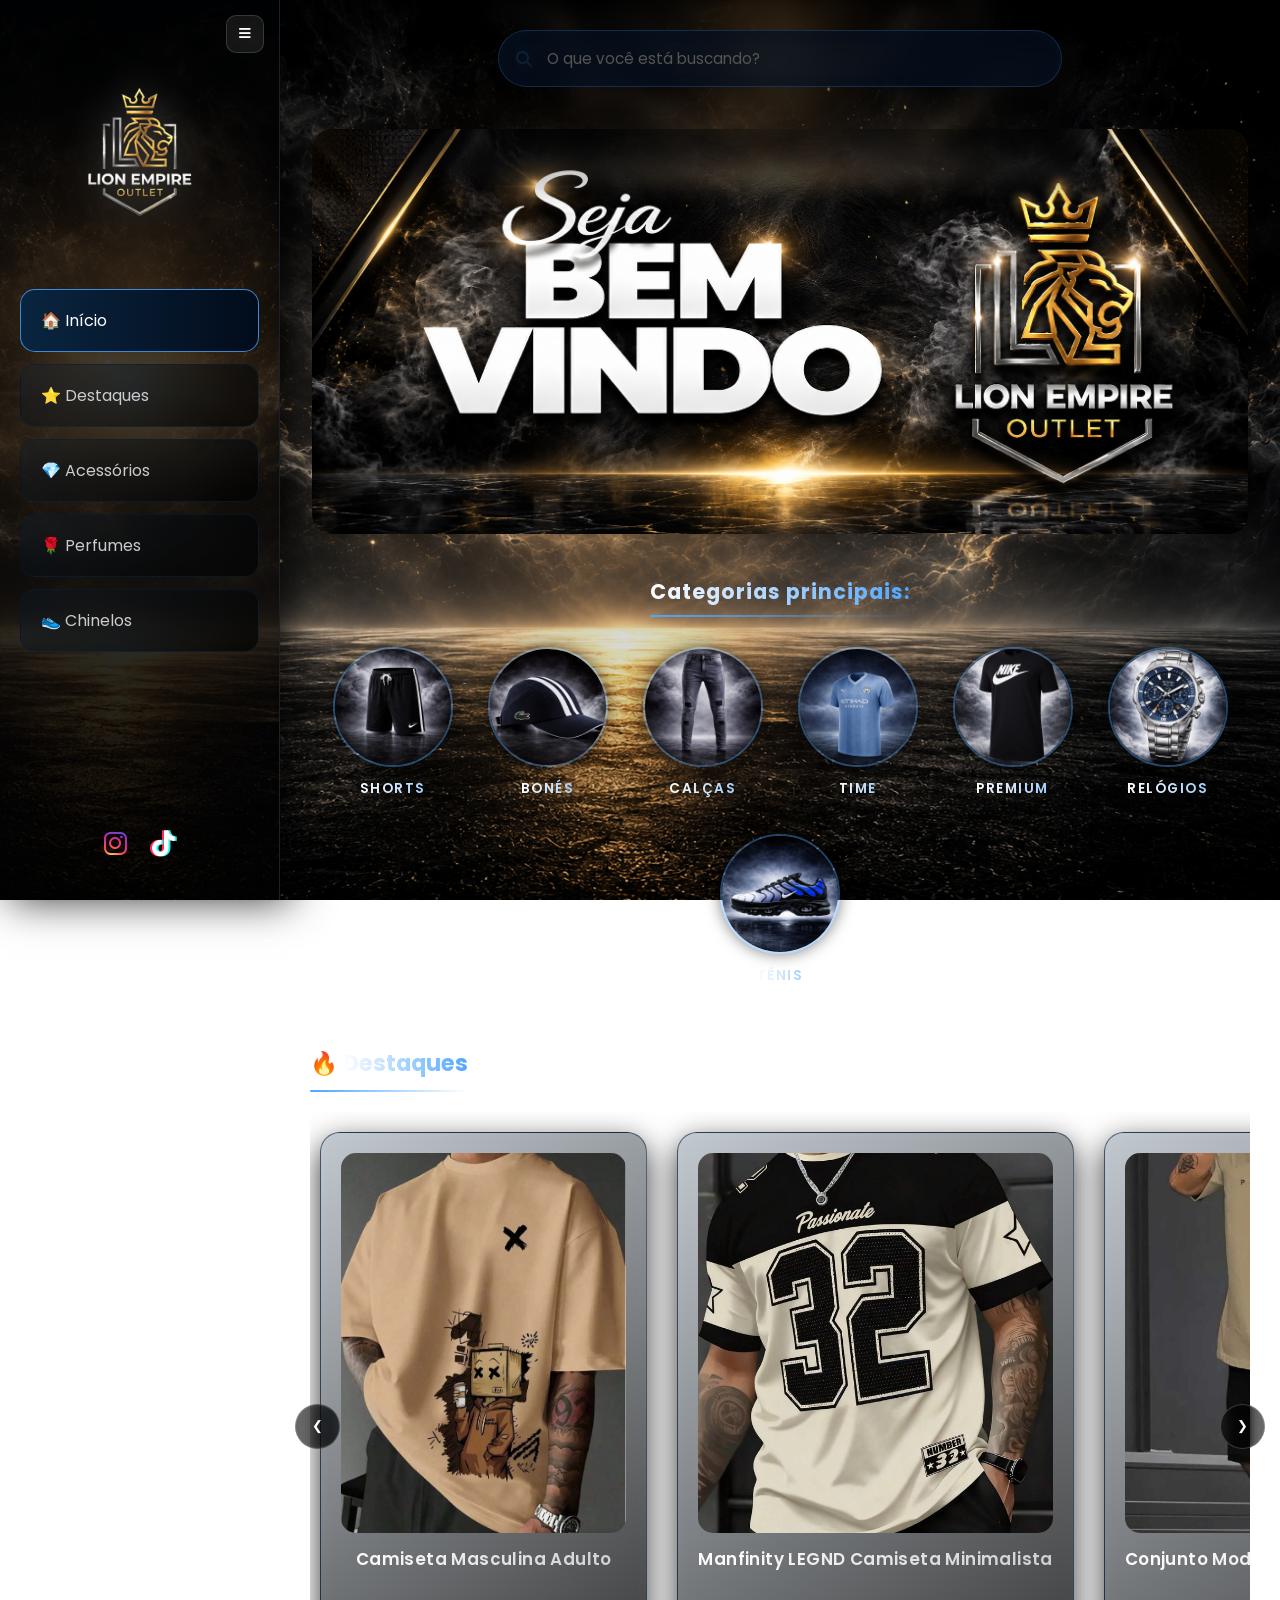
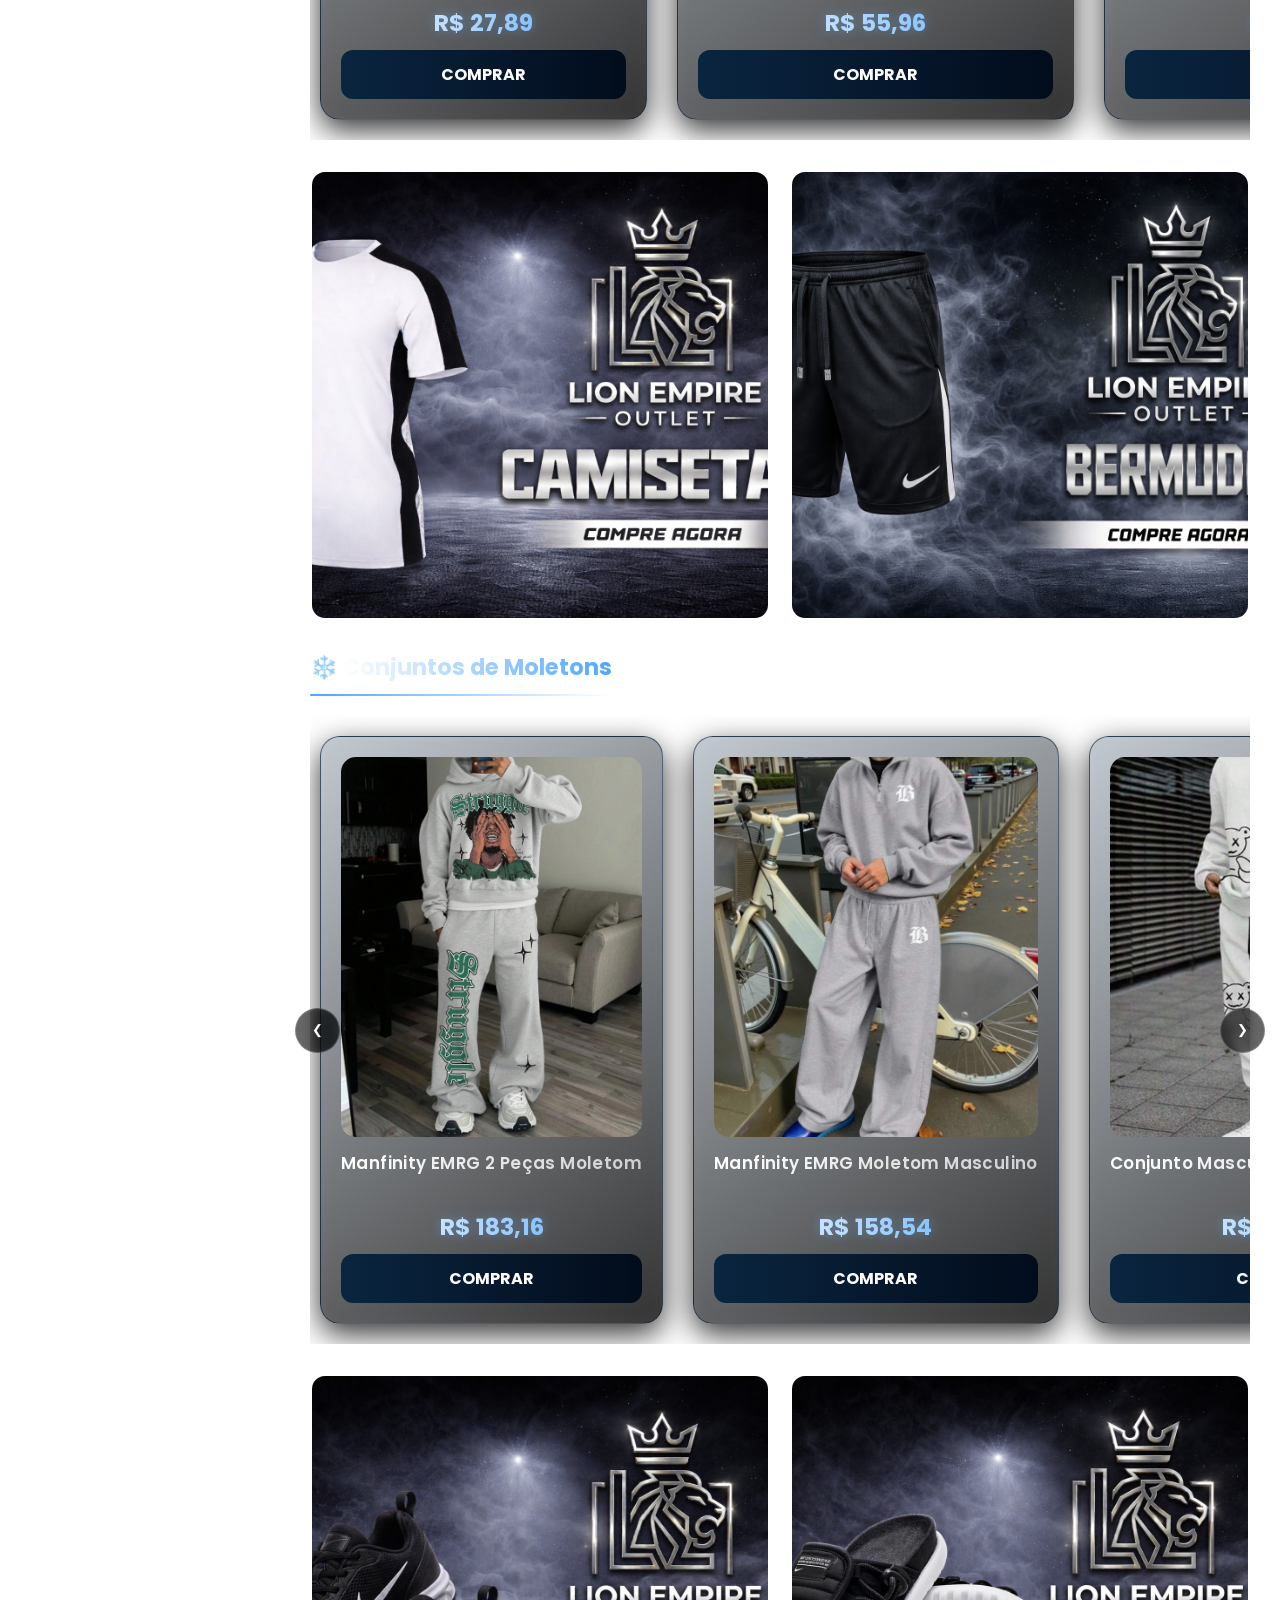
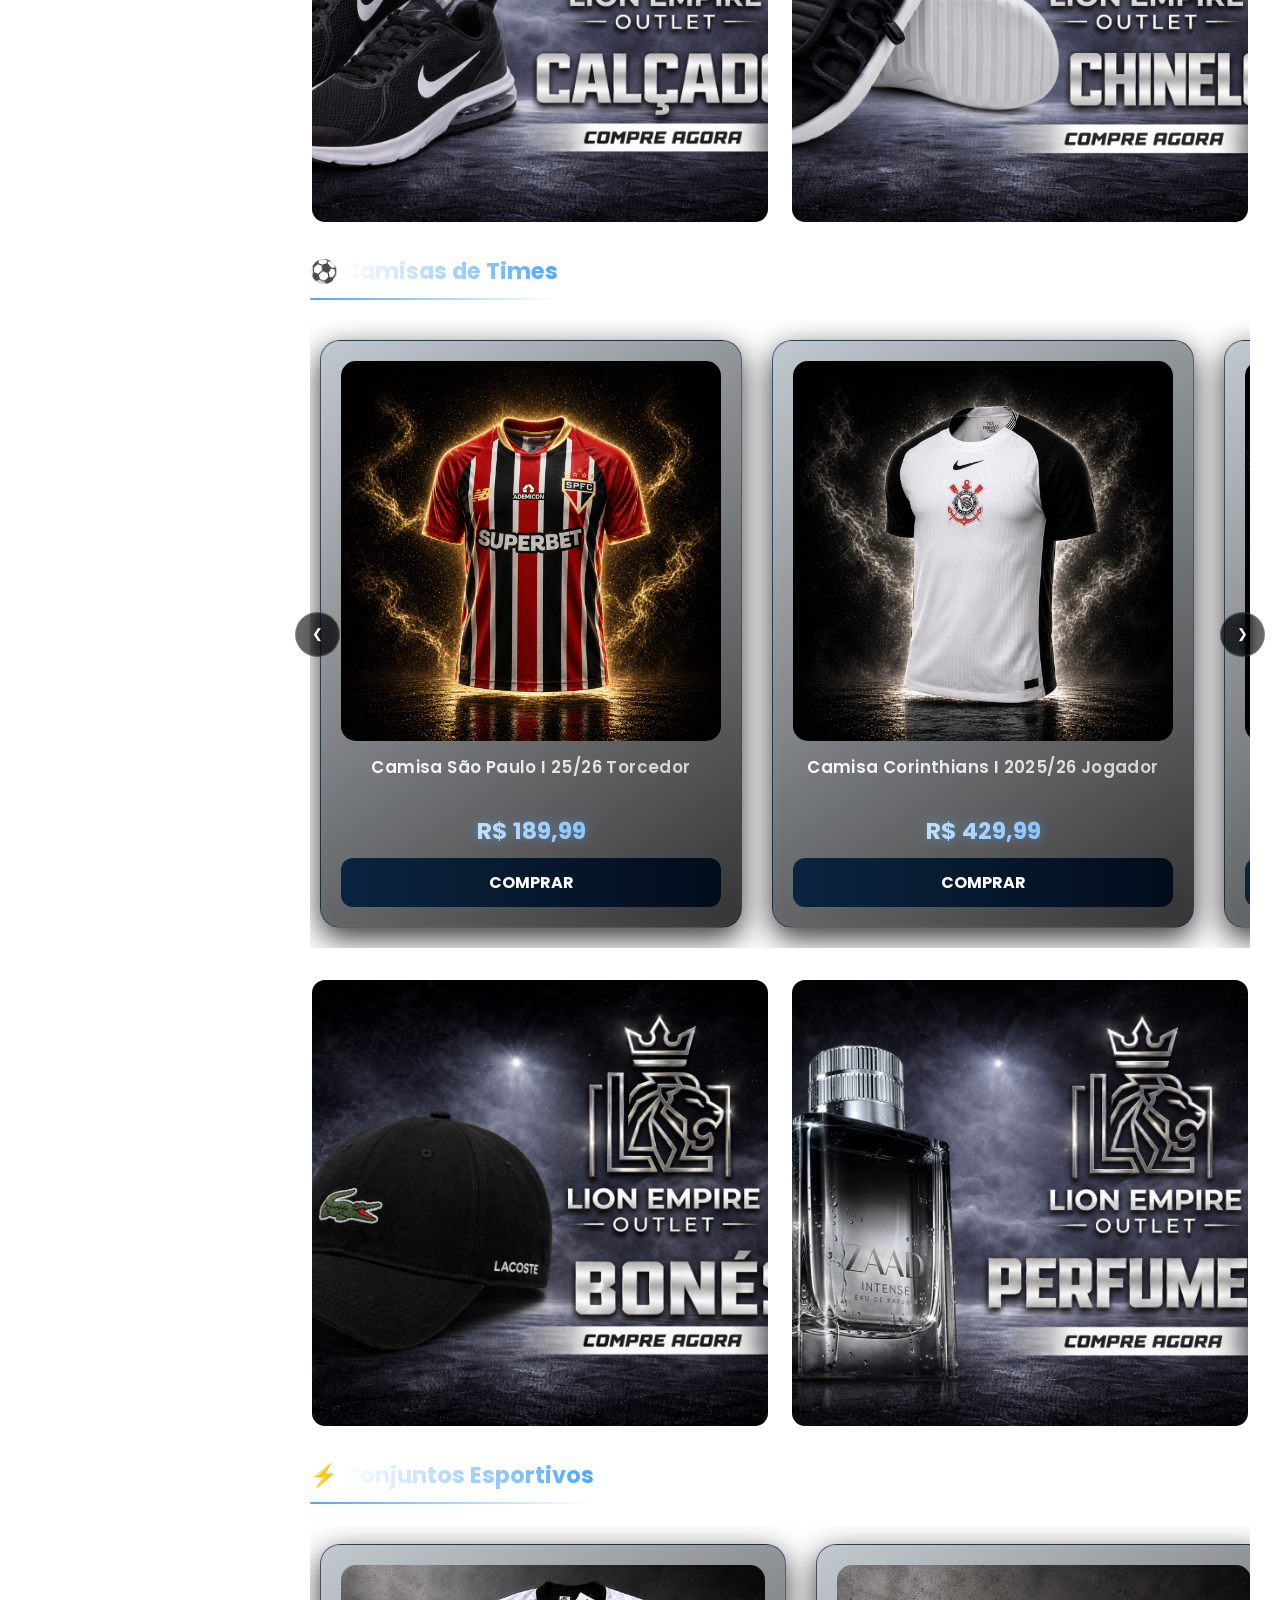
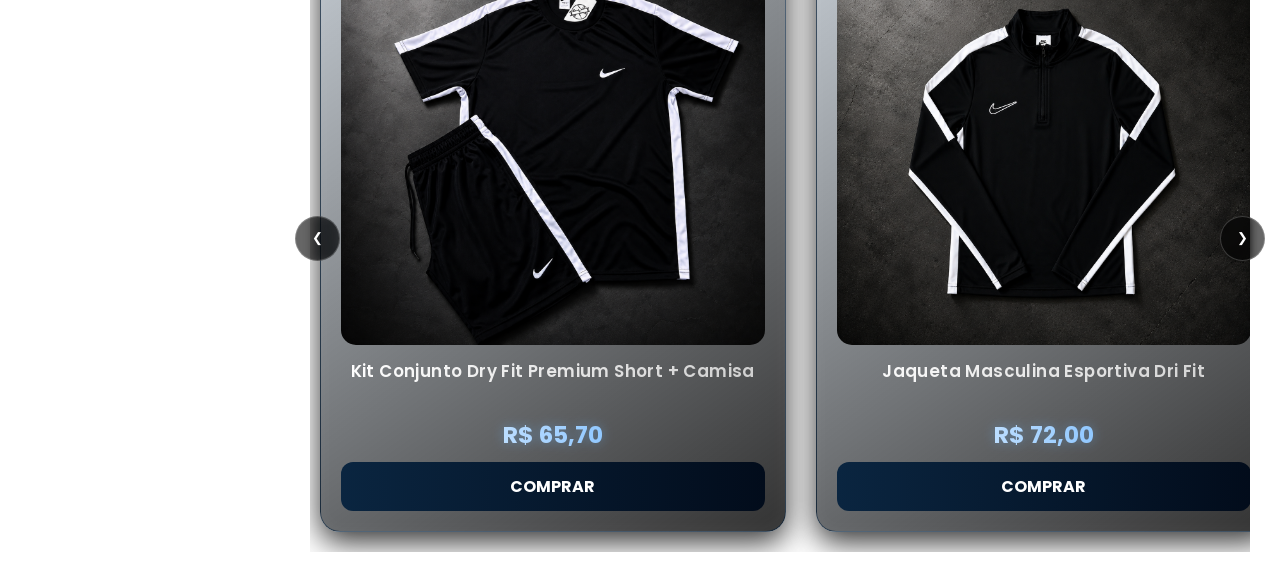
==== commit 85ce91e0: "adicionar novos produtos" ====
--- a/dashboard.html
+++ b/dashboard.html
@@ -164,6 +164,26 @@
 
                         <div class="card">
                             <div class="card-img-container has-hover">
+                                <img src="img-calcas/c1-frente.png" class="img-frente">
+                                <img src="img-calcas/c1-verso.png" class="img-verso" loading="lazy">
+                            </div>
+                            <h3>Calça Moletom Flanelado Japones</h3>
+                            <p>R$ 52,99</p>
+                            <a href="https://s.shopee.com.br/LkT6Tse38" target="_blank" class="buy-btn">COMPRAR</a>
+                        </div>
+
+                        <div class="card">
+                            <div class="card-img-container has-hover">
+                                <img src="img-calcas/c2-frente.png" class="img-frente">
+                                <img src="img-calcas/c2-verso.png" class="img-verso" loading="lazy">
+                            </div>
+                            <h3>Calça Jogger Estampada</h3>
+                            <p>R$ 49,99</p>
+                            <a href="https://s.shopee.com.br/6AiG3KOo4X" target="_blank" class="buy-btn">COMPRAR</a>
+                        </div>
+
+                        <div class="card">
+                            <div class="card-img-container has-hover">
                                 <img src="img-destaques/p10-frente.png" class="img-frente">
                                 <img src="img-destaques/p10-verso.png" class="img-verso" loading="lazy">
                             </div>
@@ -190,6 +210,36 @@
                             <h3>Short Moletinho Masculino</h3>
                             <p>R$ 42,90</p>
                             <a href="https://onelink.shein.com/3/5n1kihb7bx9c" target="_blank" class="buy-btn">COMPRAR</a>
+                        </div>
+
+                        <div class="card">
+                            <div class="card-img-container has-hover">
+                                <img src="img-shorts/s1-frente.png" class="img-frente">
+                                <img src="img-shorts/s1-verso.png" class="img-verso" loading="lazy">
+                            </div>
+                            <h3>Kit 03 Shorts Masculinos Básicos Sem Logo</h3>
+                            <p>R$ 99,90</p>
+                            <a href="https://s.shopee.com.br/6pxtiR3s3M" target="_blank" class="buy-btn">COMPRAR</a>
+                        </div>
+
+                        <div class="card">
+                            <div class="card-img-container has-hover">
+                                <img src="img-shorts/s2-frente.png" class="img-frente">
+                                <img src="img-shorts/s2-verso.png" class="img-verso" loading="lazy">
+                            </div>
+                            <h3>Kit 3 Bermudas Masculinas Premium Quiksilver</h3>
+                            <p>R$ 68,90</p>
+                            <a href="https://s.shopee.com.br/9pbVICmbmJ" target="_blank" class="buy-btn">COMPRAR</a>
+                        </div>
+
+                        <div class="card">
+                            <div class="card-img-container has-hover">
+                                <img src="img-shorts/s3-frente.png" class="img-frente">
+                                <img src="img-shorts/s3-verso.png" class="img-verso" loading="lazy">
+                            </div>
+                            <h3>Short Bermuda Premium Boss</h3>
+                            <p>R$ 28,90</p>
+                            <a href="https://s.shopee.com.br/4qCpLEQAWh" target="_blank" class="buy-btn">COMPRAR</a>
                         </div>
 
                         <div class="card">
@@ -696,8 +746,90 @@
                             <p>R$ 63,00</p>
                             <a href="https://s.shopee.com.br/9zuc9fQuHF" target="_blank" class="buy-btn">COMPRAR</a>
                         </div>
+                        <div class="card">
+                            <div class="card-img-container has-hover tenis">
+                                <img src="img-acessorios/a2-frente.png" class="img-frente">
+                                <img src="img-acessorios/a2-verso.png" class="img-verso" loading="lazy">
+                            </div>
+                            <h3>Corrente Masculino Grumet</h3>
+                            <p>R$ 54,00</p>
+                            <a href="https://s.shopee.com.br/LkT51bvdY" target="_blank" class="buy-btn">COMPRAR</a>
+                        </div>
+                        <div class="card">
+                            <div class="card-img-container has-hover tenis">
+                                <img src="img-acessorios/a3-frente.png" class="img-frente">
+                                <img src="img-acessorios/a3-verso.png" class="img-verso" loading="lazy">
+                            </div>
+                            <h3>Corrente Ice Plus Premium</h3>
+                            <p>R$ 35,90</p>
+                            <a href="https://s.shopee.com.br/7fX3ocg2OP" target="_blank" class="buy-btn">COMPRAR</a>
+                        </div>
+                        <div class="card">
+                            <div class="card-img-container has-hover tenis">
+                                <img src="img-acessorios/a4-frente.png" class="img-frente">
+                                <img src="img-acessorios/a4-verso.png" class="img-verso" loading="lazy">
+                            </div>
+                            <h3>Pulseira Grossa Masculina</h3>
+                            <p>R$ 32,30</p>
+                            <a href="https://s.shopee.com.br/2VoxfTZZ4a" target="_blank" class="buy-btn">COMPRAR</a>
+                        </div>
+                        <div class="card">
+                            <div class="card-img-container has-hover tenis">
+                                <img src="img-acessorios/a5-frente.png" class="img-frente">
+                                <img src="img-acessorios/a5-verso.png" class="img-verso" loading="lazy">
+                            </div>
+                            <h3>Pulseira Elo Duplo Prata</h3>
+                            <p>R$ 79,20</p>
+                            <a href="https://s.shopee.com.br/qgjgih2Aj" target="_blank" class="buy-btn">COMPRAR</a>
+                        </div>
                     </div>
                     <button class="slider-btn next" onclick="moveSlider('acessoriosSlider', 1)">❯</button>
+                </div>
+            </section>
+
+            <section class="produtos sec-hidden" id="sec-relogios">
+                <h2>⌚ <span>Relógios</span></h2>
+                <div class="carousel-wrapper">
+                    <button class="slider-btn prev" onclick="moveSlider('relogiosSlider', -1)">❮</button>
+                    <div class="grid" id="relogiosSlider">
+                        <div class="card">
+                            <div class="card-img-container has-hover tenis">
+                                <img src="img-relogios/r1-frente.png" class="img-frente">
+                                <img src="img-relogios/r1-verso.png" class="img-verso" loading="lazy">
+                            </div>
+                            <h3>Smartwatch P/ IOS Watch 9 Pro</h3>
+                            <p>R$ 199,99</p>
+                            <a href="https://click.linksynergy.com/deeplink?id=rVAKHqQVYn0&mid=43984&murl=https%3A%2F%2Fwww.netshoes.com.br%2Fp%2Fsmartwatch-p-ios-watch-9-pro-max-c-nfc--gps-original-preto-M3A-029Z-006" target="_blank" class="buy-btn">COMPRAR</a>
+                        </div>
+                        <div class="card">
+                            <div class="card-img-container has-hover tenis">
+                                <img src="img-relogios/r2-frente.png" class="img-frente">
+                                <img src="img-relogios/r2-verso.png" class="img-verso" loading="lazy">
+                            </div>
+                            <h3>Relógio Smartwatch Hw 2 Call 5g</h3>
+                            <p>R$ 303,37</p>
+                            <a href="https://click.linksynergy.com/deeplink?id=rVAKHqQVYn0&mid=43984&murl=https%3A%2F%2Fwww.netshoes.com.br%2Fp%2Frelogio-smartwatch-hw-2-call-5g-chip-e-camera-ultra-amoled-SGV-0000-006" target="_blank" class="buy-btn">COMPRAR</a>
+                        </div>
+                        <div class="card">
+                            <div class="card-img-container has-hover tenis">
+                                <img src="img-relogios/r3-frente.png" class="img-frente">
+                                <img src="img-relogios/r3-verso.png" class="img-verso" loading="lazy">
+                            </div>
+                            <h3>RELÓGIO SECULUS MASCULINO PRATA</h3>
+                            <p>R$ 271,32</p>
+                            <a href="https://click.linksynergy.com/deeplink?id=rVAKHqQVYn0&mid=43984&murl=https%3A%2F%2Fwww.netshoes.com.br%2Fp%2Frelogio-seculus-masculino-prata-20786g0svna1-G10-0917-064" target="_blank" class="buy-btn">COMPRAR</a>
+                        </div>
+                        <div class="card">
+                            <div class="card-img-container has-hover tenis">
+                                <img src="img-relogios/r4-frente.png" class="img-frente">
+                                <img src="img-relogios/r4-verso.png" class="img-verso" loading="lazy">
+                            </div>
+                            <h3>Relógio Masculino Skmei 1243</h3>
+                            <p>R$ 106,35</p>
+                            <a href="https://click.linksynergy.com/deeplink?id=rVAKHqQVYn0&mid=43984&murl=https%3A%2F%2Fwww.netshoes.com.br%2Fp%2Frelogio-masculino-skmei-1243-a-prova-dagua-digital-esporte-BES-2441-006" target="_blank" class="buy-btn">COMPRAR</a>
+                        </div>
+                    </div>
+                    <button class="slider-btn next" onclick="moveSlider('relogiosSlider', 1)">❯</button>
                 </div>
             </section>
 
@@ -715,6 +847,36 @@
                             <p>R$ 128,35</p>
                             <a href="https://s.shopee.com.br/8ASxySB0gj" target="_blank" class="buy-btn">COMPRAR</a>
                         </div>
+
+                        <div class="card">
+                            <div class="card-img-container has-hover tenis">
+                                <img src="img-perfumes/pf2-frente.png" class="img-frente">
+                                <img src="img-perfumes/pf2-verso.png" class="img-verso" loading="lazy">
+                            </div>
+                            <h3>Perfume Lattafa Asad Eau De Parfum</h3>
+                            <p>R$ 180,40</p>
+                            <a href="https://click.linksynergy.com/deeplink?id=rVAKHqQVYn0&mid=43984&murl=https%3A%2F%2Fwww.netshoes.com.br%2Fp%2Fperfume-lattafa-asad-eau-de-parfum-masculino-100ml-CR6-A00C-460" target="_blank" class="buy-btn">COMPRAR</a>
+                        </div>
+
+                        <div class="card">
+                            <div class="card-img-container has-hover tenis">
+                                <img src="img-perfumes/pf3-frente.png" class="img-frente">
+                                <img src="img-perfumes/pf3-verso.png" class="img-verso" loading="lazy">
+                            </div>
+                            <h3>Perfume Ferrari Black Scuderia Eau de Toilette</h3>
+                            <p>R$ 147,24</p>
+                            <a href="https://click.linksynergy.com/deeplink?id=rVAKHqQVYn0&mid=43984&murl=https%3A%2F%2Fwww.netshoes.com.br%2Fp%2Fperfume-ferrari-black-scuderia-eau-de-toilette-perfume-masculino-125ml-C45-024C-460" target="_blank" class="buy-btn">COMPRAR</a>
+                        </div>
+
+                        <div class="card">
+                            <div class="card-img-container has-hover tenis">
+                                <img src="img-perfumes/pf4-frente.png" class="img-frente">
+                                <img src="img-perfumes/pf4-verso.png" class="img-verso" loading="lazy">
+                            </div>
+                            <h3>The Icon Banderas – Perfume Masculino</h3>
+                            <p>R$ 218,21</p>
+                            <a href="https://click.linksynergy.com/deeplink?id=rVAKHqQVYn0&mid=43984&murl=https%3A%2F%2Fwww.netshoes.com.br%2Fp%2Fthe-icon-banderas--perfume-masculino--eau-de-parfum-200ml-incolor-MR1-0037-460" target="_blank" class="buy-btn">COMPRAR</a>
+                        </div>
                     </div>
                     <button class="slider-btn next" onclick="moveSlider('perfumesSlider', 1)">❯</button>
                 </div>
@@ -734,6 +896,51 @@
                             <p>R$ 59,90</p>
                             <a href="https://s.shopee.com.br/3Vh82LgOIn" target="_blank" class="buy-btn">COMPRAR</a>
                         </div>
+                        <div class="card">
+                            <div class="card-img-container has-hover tenis">
+                                <img src="img-chinelos/ch2-frente.png" class="img-frente">
+                                <img src="img-chinelos/ch2-verso.png" class="img-verso" loading="lazy">
+                            </div>
+                            <h3>Chinelo Kenner Amp W Gold</h3>
+                            <p>R$ 129,99</p>
+                            <a href="https://click.linksynergy.com/deeplink?id=rVAKHqQVYn0&mid=43984&murl=https%3A%2F%2Fwww.netshoes.com.br%2Fp%2Fchinelo-kenner-amp-w-gold-masculino-E20-2725-006" target="_blank" class="buy-btn">COMPRAR</a>
+                        </div>
+                        <div class="card">
+                            <div class="card-img-container has-hover tenis">
+                                <img src="img-chinelos/ch3-frente.png" class="img-frente">
+                                <img src="img-chinelos/ch3-verso.png" class="img-verso" loading="lazy">
+                            </div>
+                            <h3>Chinelo Mizuno Enerzy Slide</h3>
+                            <p>R$ 132,99</p>
+                            <a href="https://click.linksynergy.com/deeplink?id=rVAKHqQVYn0&mid=43984&murl=https%3A%2F%2Fwww.netshoes.com.br%2Fp%2Fchinelo-mizuno-enerzy-slide-masculino-2FU-9940-028" target="_blank" class="buy-btn">COMPRAR</a>
+                        </div>
+                        <div class="card">
+                            <div class="card-img-container has-hover tenis">
+                                <img src="img-chinelos/ch4-frente.png" class="img-frente">
+                                <img src="img-chinelos/ch4-verso.png" class="img-verso" loading="lazy">
+                            </div>
+                            <h3>Chinelo Kenner Kivah Full Force</h3>
+                            <p>R$ 159,90</p>
+                            <a href="https://click.linksynergy.com/deeplink?id=rVAKHqQVYn0&mid=43984&murl=https%3A%2F%2Fwww.netshoes.com.br%2Fp%2Fchinelo-kenner-kivah-full-force-masculino-preto--conforto-e-durabilidade-preto-E20-587P-006" target="_blank" class="buy-btn">COMPRAR</a>
+                        </div>
+                        <div class="card">
+                            <div class="card-img-container has-hover tenis">
+                                <img src="img-chinelos/ch5-frente.png" class="img-frente">
+                                <img src="img-chinelos/ch5-verso.png" class="img-verso" loading="lazy">
+                            </div>
+                            <h3>Chinelo Masculino Kenner Kivah</h3>
+                            <p>R$ 169,99</p>
+                            <a href="https://click.linksynergy.com/deeplink?id=rVAKHqQVYn0&mid=43984&murl=https%3A%2F%2Fwww.netshoes.com.br%2Fp%2Fchinelo-masculino-kenner-kivah-E20-5786-068" target="_blank" class="buy-btn">COMPRAR</a>
+                        </div>
+                        <div class="card">
+                            <div class="card-img-container has-hover tenis">
+                                <img src="img-chinelos/ch6-frente.png" class="img-frente">
+                                <img src="img-chinelos/ch6-verso.png" class="img-verso" loading="lazy">
+                            </div>
+                            <h3>Chinelo Slide Masculino Mizuno Enerzy</h3>
+                            <p>R$ 170,90</p>
+                            <a href="https://click.linksynergy.com/deeplink?id=rVAKHqQVYn0&mid=43984&murl=https%3A%2F%2Fwww.netshoes.com.br%2Fp%2Fchinelo-slide-masculino-mizuno-enerzy-brancopreto-2FU-9746-028" target="_blank" class="buy-btn">COMPRAR</a>
+                        </div>
                     </div>
                     <button class="slider-btn next" onclick="moveSlider('chinelosSlider', 1)">❯</button>
                 </div>
--- a/dashboard.css
+++ b/dashboard.css
@@ -992,13 +992,9 @@
 
 @media (max-width: 900px) {
     .search-results-grid .card {
-        width: calc(50% - 15px);
-    }
-}
-
-@media (max-width: 600px) {
-    .search-results-grid .card {
         width: calc(50% - 10px);
+        min-width: 0 !important;
+        max-width: 100% !important;
     }
 }
 
@@ -1105,48 +1101,114 @@
         font-size: 0.85rem;
     }
 
-    /* categorias */
+    /* sidebar menor no mobile */
+    .sidebar {
+        width: 230px;
+        padding: 70px 15px 35px;
+    }
+
+    .logo {
+        width: 210px;
+    }
+
+    .menu li {
+        padding: 15px 14px;
+        font-size: 0.95rem;
+        margin-bottom: 10px;
+    }
+
+    .main {
+        margin-left: 230px;
+        width: calc(100% - 230px);
+        padding: 20px 12px;
+    }
+
+    /* categorias em 2 linhas de 4, última linha centralizada */
     .categorias-container {
-        gap: 20px;
-        margin-bottom: 40px;
+        gap: 18px;
+        margin-bottom: 35px;
     }
     .categorias {
-        gap: 15px;
-        justify-content: center;
-    }
+        display: grid;
+        grid-template-columns: repeat(4, 1fr);
+        gap: 14px;
+        justify-items: center;
+    }
+    .cat:nth-child(5) { grid-column: 1; }
+    .cat:nth-child(6) { grid-column: 2; }
+    .cat:nth-child(7) { grid-column: 3; }
     .cat img {
-        width: 75px;
-        height: 75px;
+        width: 62px;
+        height: 62px;
     }
     .cat p {
-        font-size: 0.68rem;
+        font-size: 0.62rem;
+        text-align: center;
     }
     .titulo-categorias h2 {
         font-size: 1.1rem;
     }
 
-    /* cards */
+    /* redes sociais mais acima */
+    .social {
+        margin-top: auto;
+        margin-bottom: 30px;
+    }
+
+    /* cards — 2 visíveis por vez */
     .card {
-        min-width: 200px;
+        min-width: 260px;
+        max-width: 260px;
+    }
+
+    /* página de resultados no mobile */
+    .search-results-page {
+        padding-top: 10px;
+    }
+
+    .search-results-back {
+        position: relative;
+        z-index: 600;
+        pointer-events: all;
+    }
+
+    /* cards nos resultados de busca — 2 por linha */
+    .search-results-grid {
+        gap: 12px;
+    }
+
+    .search-results-grid .card {
+        min-width: 0 !important;
+        max-width: 100% !important;
+        width: calc(50% - 6px) !important;
+    }
+
+    .search-results-grid .card-img-container {
+        height: 200px !important;
     }
     .card-img-container {
-        height: 260px;
+        height: 280px;
     }
     .card h3 {
-        font-size: 0.88rem;
+        font-size: 0.92rem;
+        height: 3rem;
     }
     .card p {
-        font-size: 1.1rem;
+        font-size: 1.15rem;
+    }
+    .buy-btn {
+        padding: 12px;
+        font-size: 0.85rem;
     }
 
     /* slider botões */
     .slider-btn {
-        width: 35px;
-        height: 35px;
-        font-size: 0.8rem;
-    }
-    .slider-btn.prev { left: -8px; }
-    .slider-btn.next { right: -8px; }
+        width: 32px;
+        height: 32px;
+        font-size: 0.75rem;
+    }
+    .slider-btn.prev { left: -6px; }
+    .slider-btn.next { right: -6px; }
 
     /* títulos seções */
     .produtos h2 {
@@ -1165,8 +1227,8 @@
 
     /* grid scroll */
     .grid {
-        gap: 15px;
-        padding: 15px 5px;
+        gap: 10px;
+        padding: 12px 3px;
     }
 
     /* banners pirâmide */
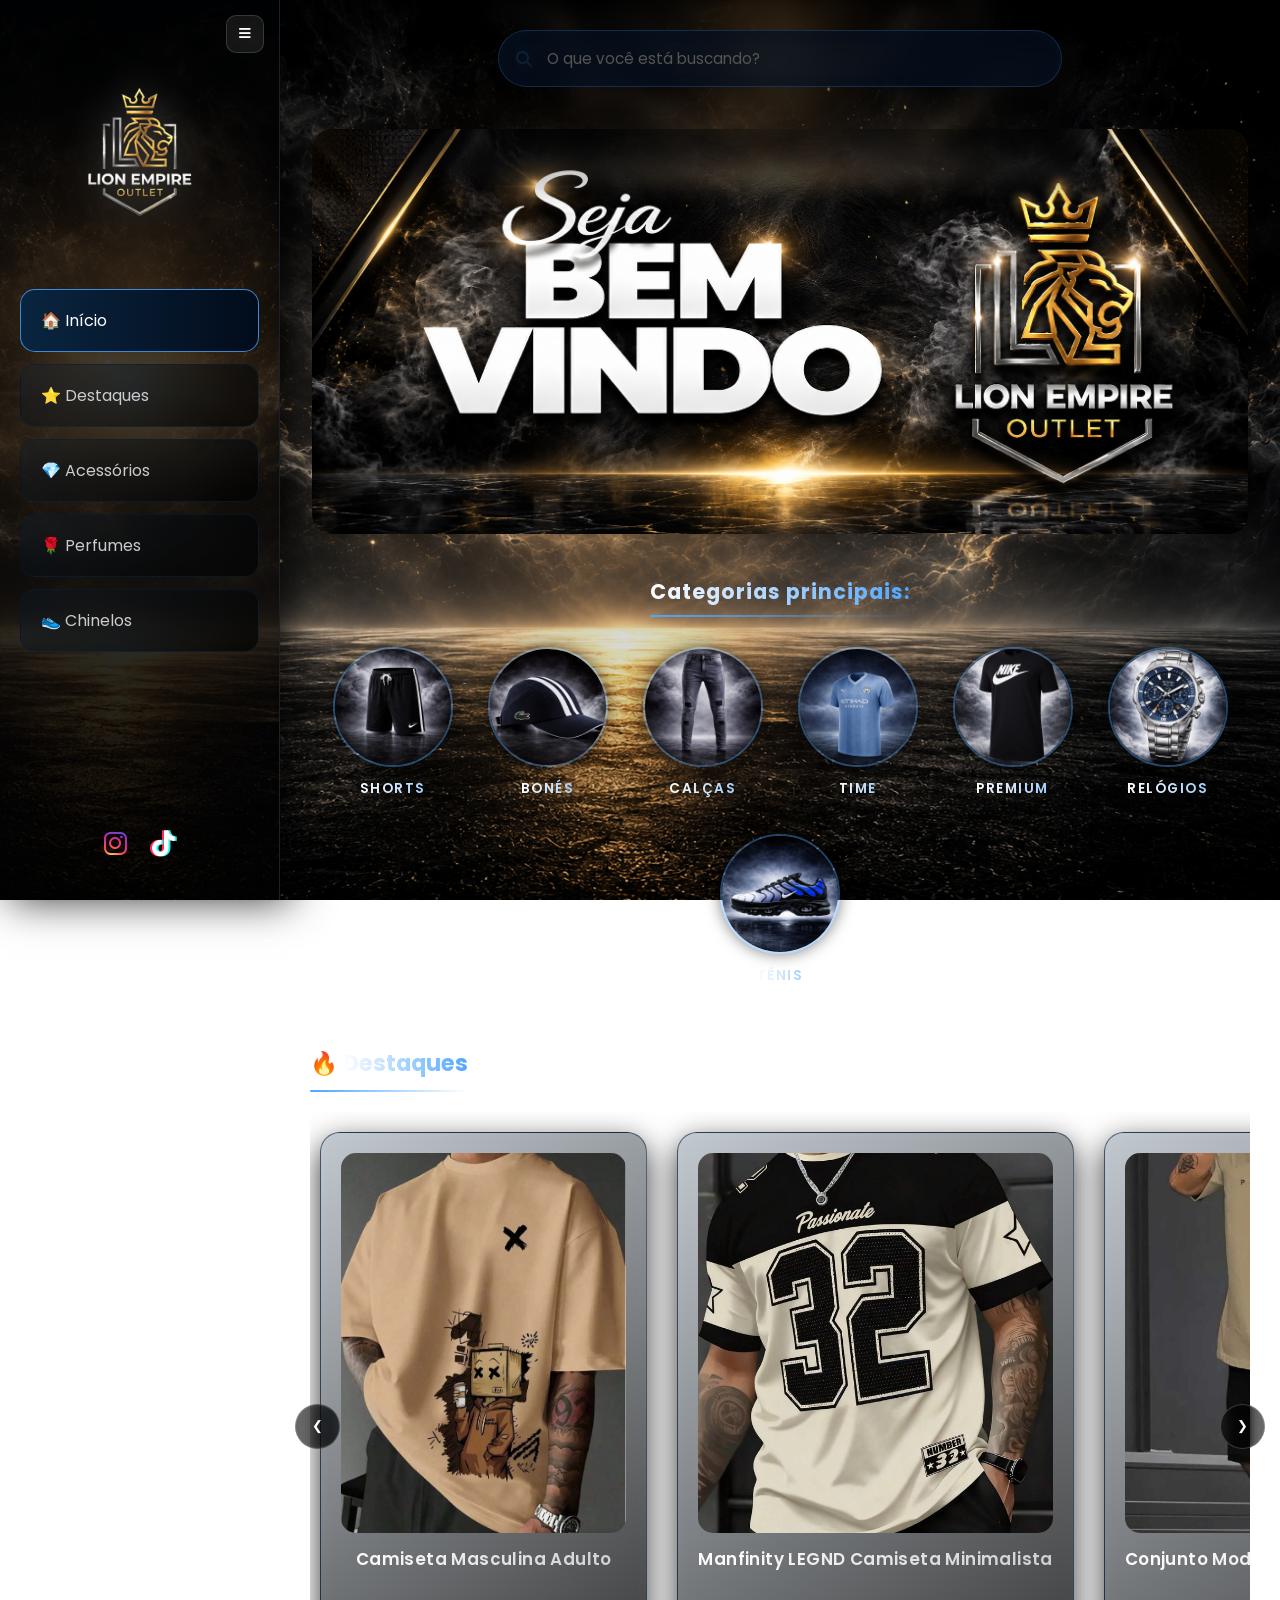
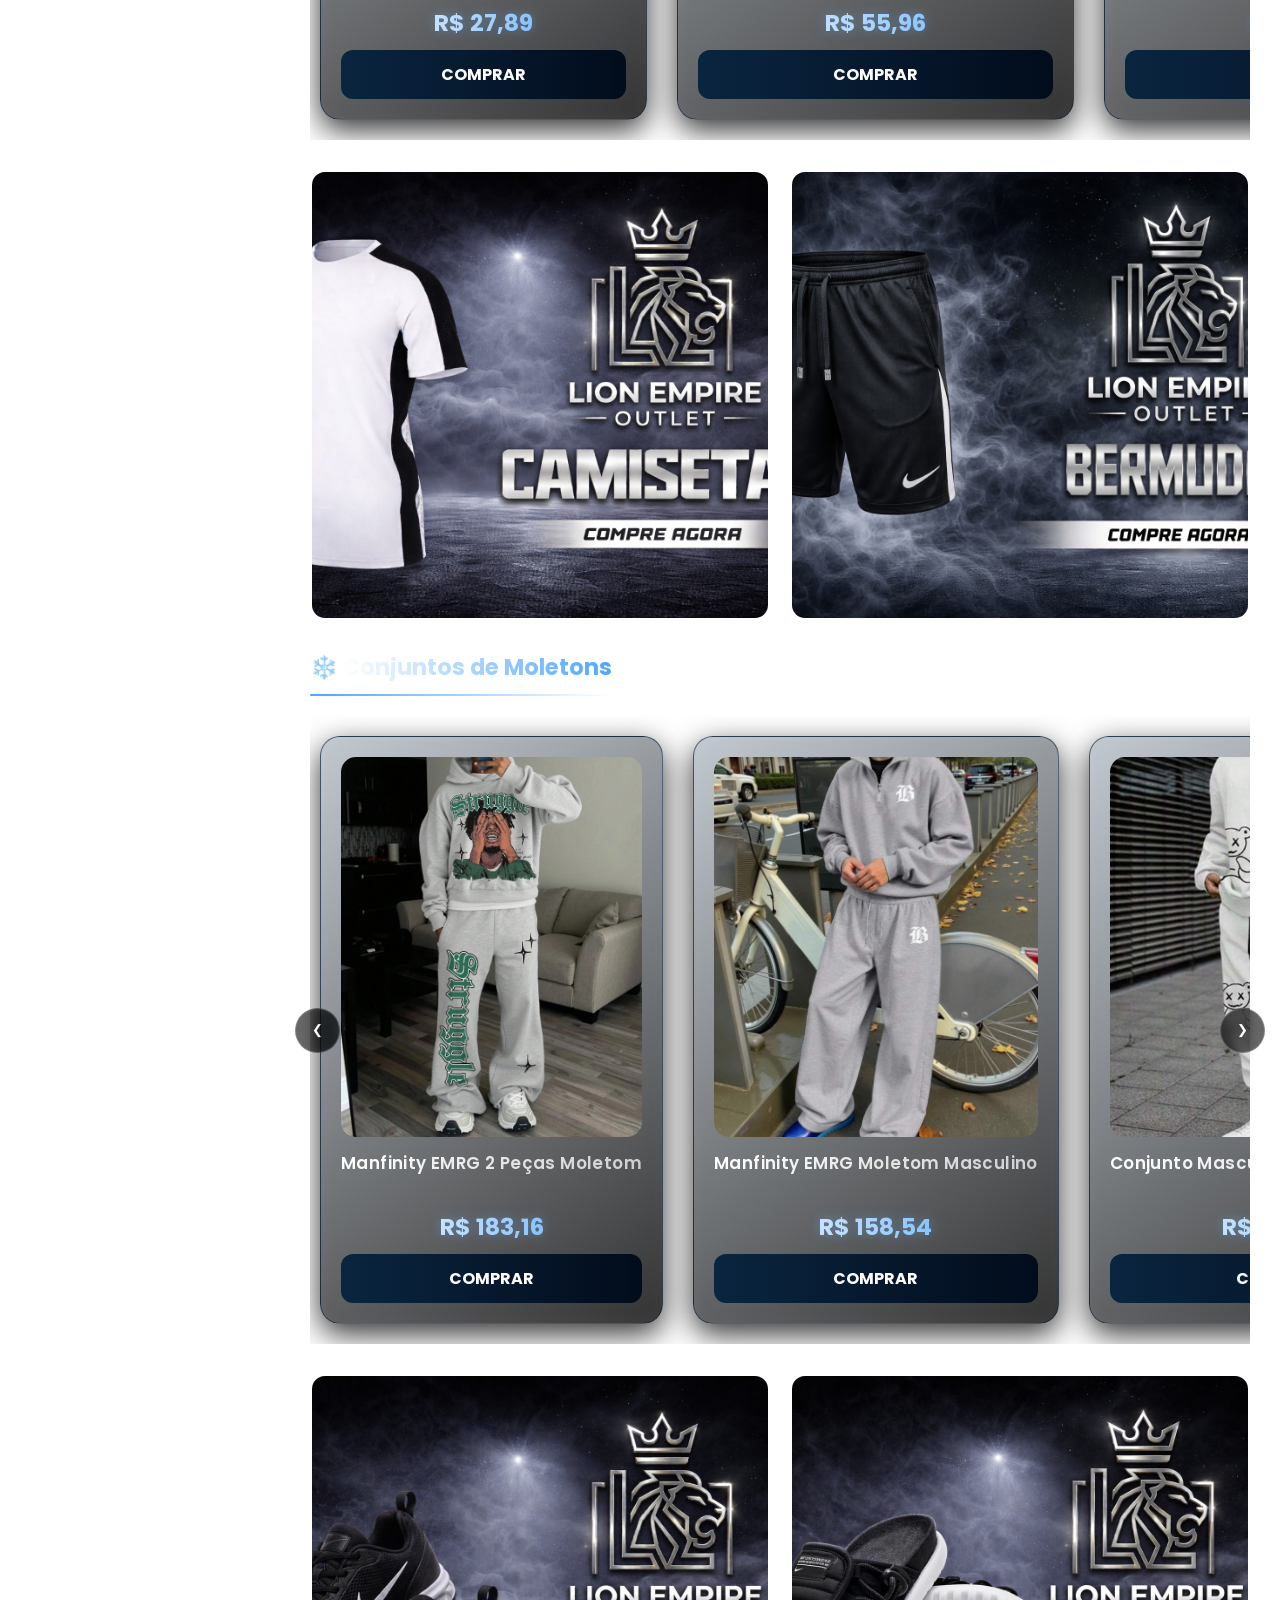
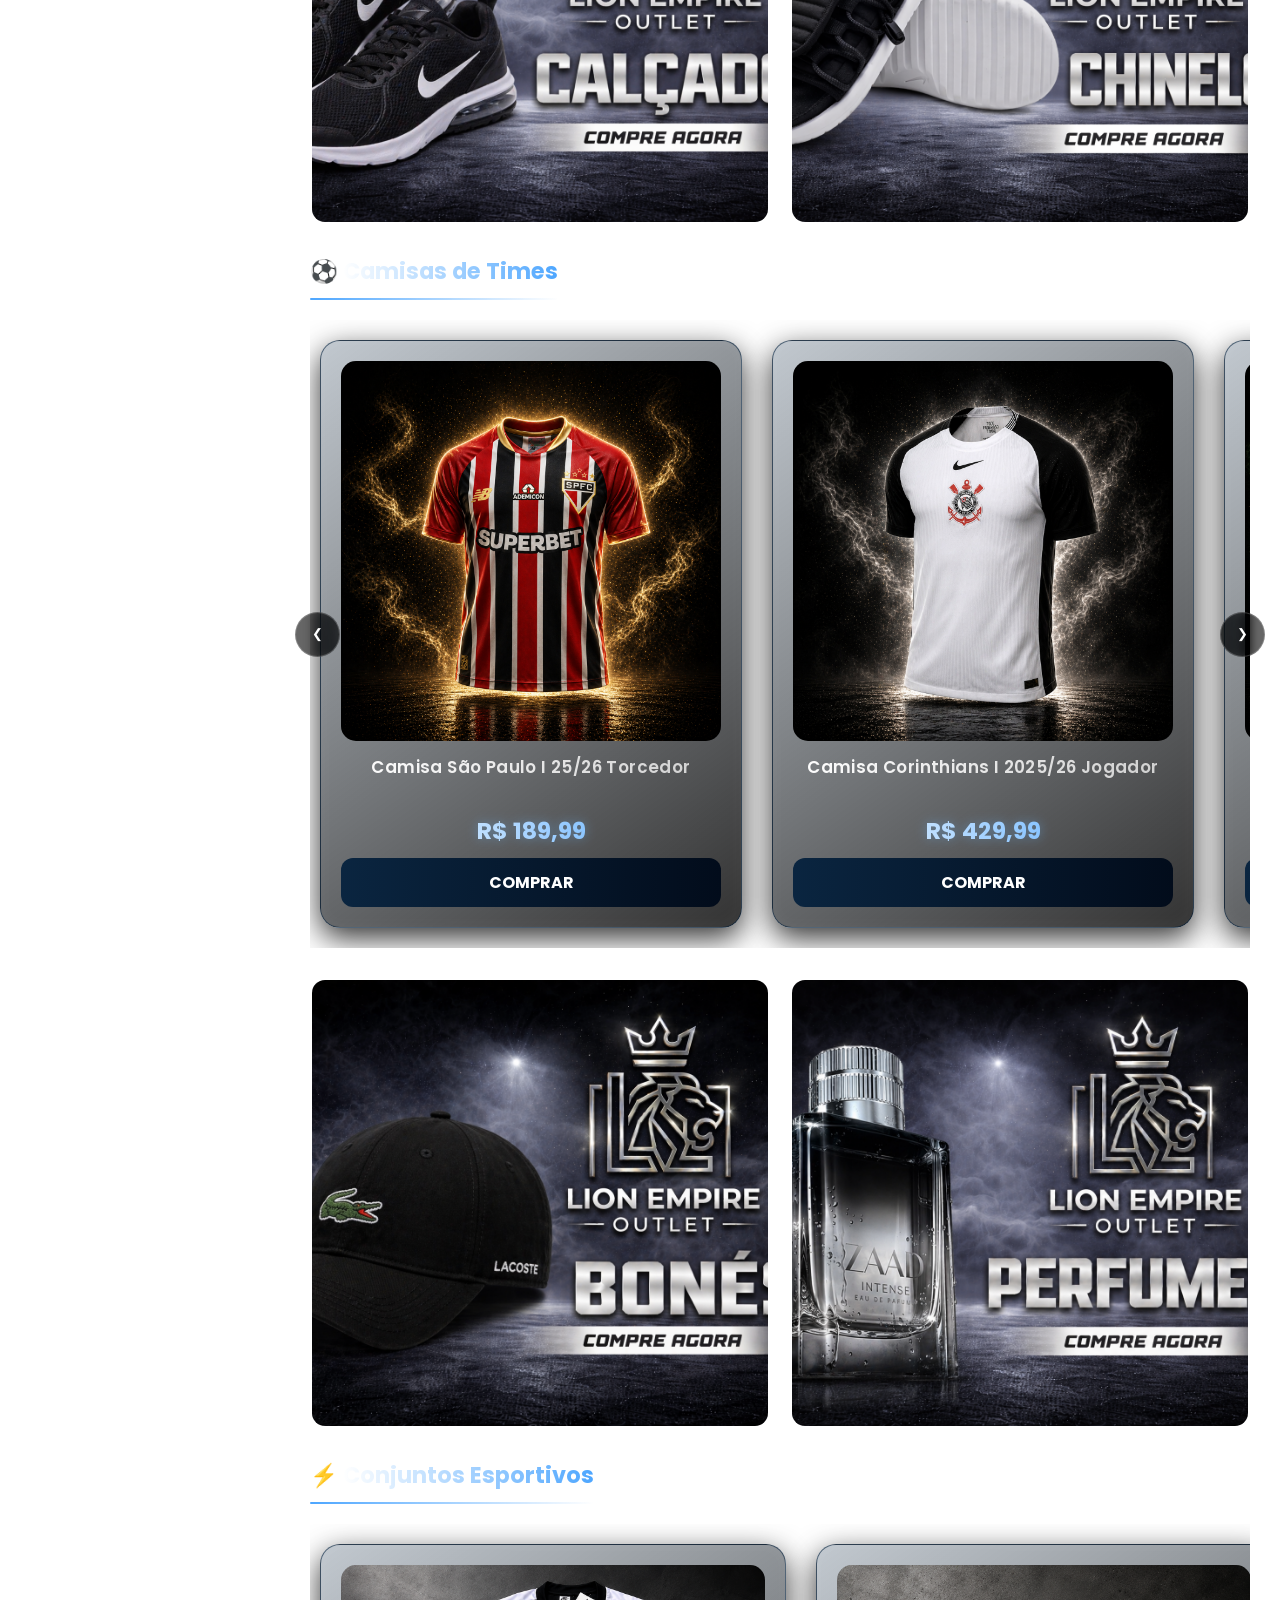
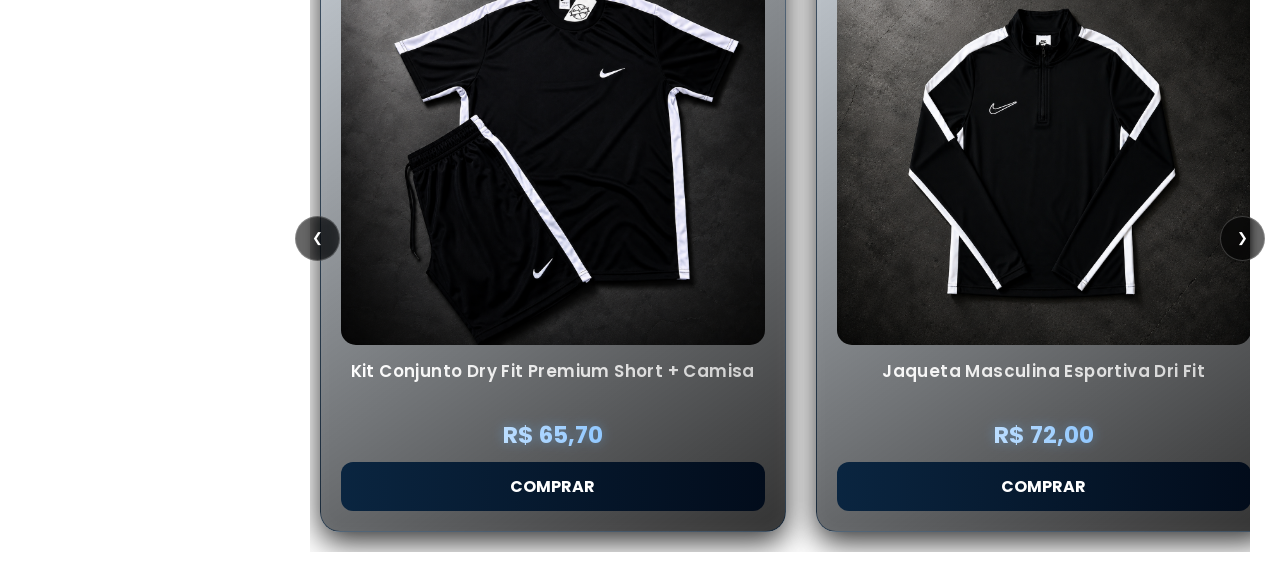
==== commit a36d6ba0: "adicionar t9 e t10 so no filtro" ====
--- a/dashboard.html
+++ b/dashboard.html
@@ -541,6 +541,30 @@
                 </div>
             </section>
 
+            <!-- Camisas extras - só aparecem no filtro -->
+            <section class="produtos sec-hidden" id="sec-times-extra">
+                <div class="grid" id="timesExtraSlider">
+                    <div class="card">
+                        <div class="card-img-container has-hover">
+                            <img src="img-times/t9-frente.png" class="img-frente">
+                            <img src="img-times/t9-verso.png" class="img-verso" loading="lazy">
+                        </div>
+                        <h3>Camisa Grêmio I 26/27 s/n Torcedor</h3>
+                        <p>R$ 379,99</p>
+                        <a href="https://click.linksynergy.com/deeplink?id=rVAKHqQVYn0&mid=43984&murl=https%3A%2F%2Fwww.netshoes.com.br%2Fp%2Fcamisa-gremio-i-2627-sn-torcedor-new-balance-masculina-39V-258P-118" target="_blank" class="buy-btn">COMPRAR</a>
+                    </div>
+                    <div class="card">
+                        <div class="card-img-container has-hover">
+                            <img src="img-times/t10-frente.png" class="img-frente">
+                            <img src="img-times/t10-verso.png" class="img-verso" loading="lazy">
+                        </div>
+                        <h3>Camisa Cruzeiro II 25/26 s/n Torcedor</h3>
+                        <p>R$ 151,99</p>
+                        <a href="https://click.linksynergy.com/deeplink?id=rVAKHqQVYn0&mid=43984&murl=https%3A%2F%2Fwww.netshoes.com.br%2Fp%2Fcamisa-cruzeiro-ii-2526-sn-torcedor-adidas-masculina-FBA-3558-044" target="_blank" class="buy-btn">COMPRAR</a>
+                    </div>
+                </div>
+            </section>
+
             <section class="sessao-banners-categorias">
                 <div class="banner-categoria" data-filter="bones">
                     <img src="banner-bones.png" alt="Bonés">
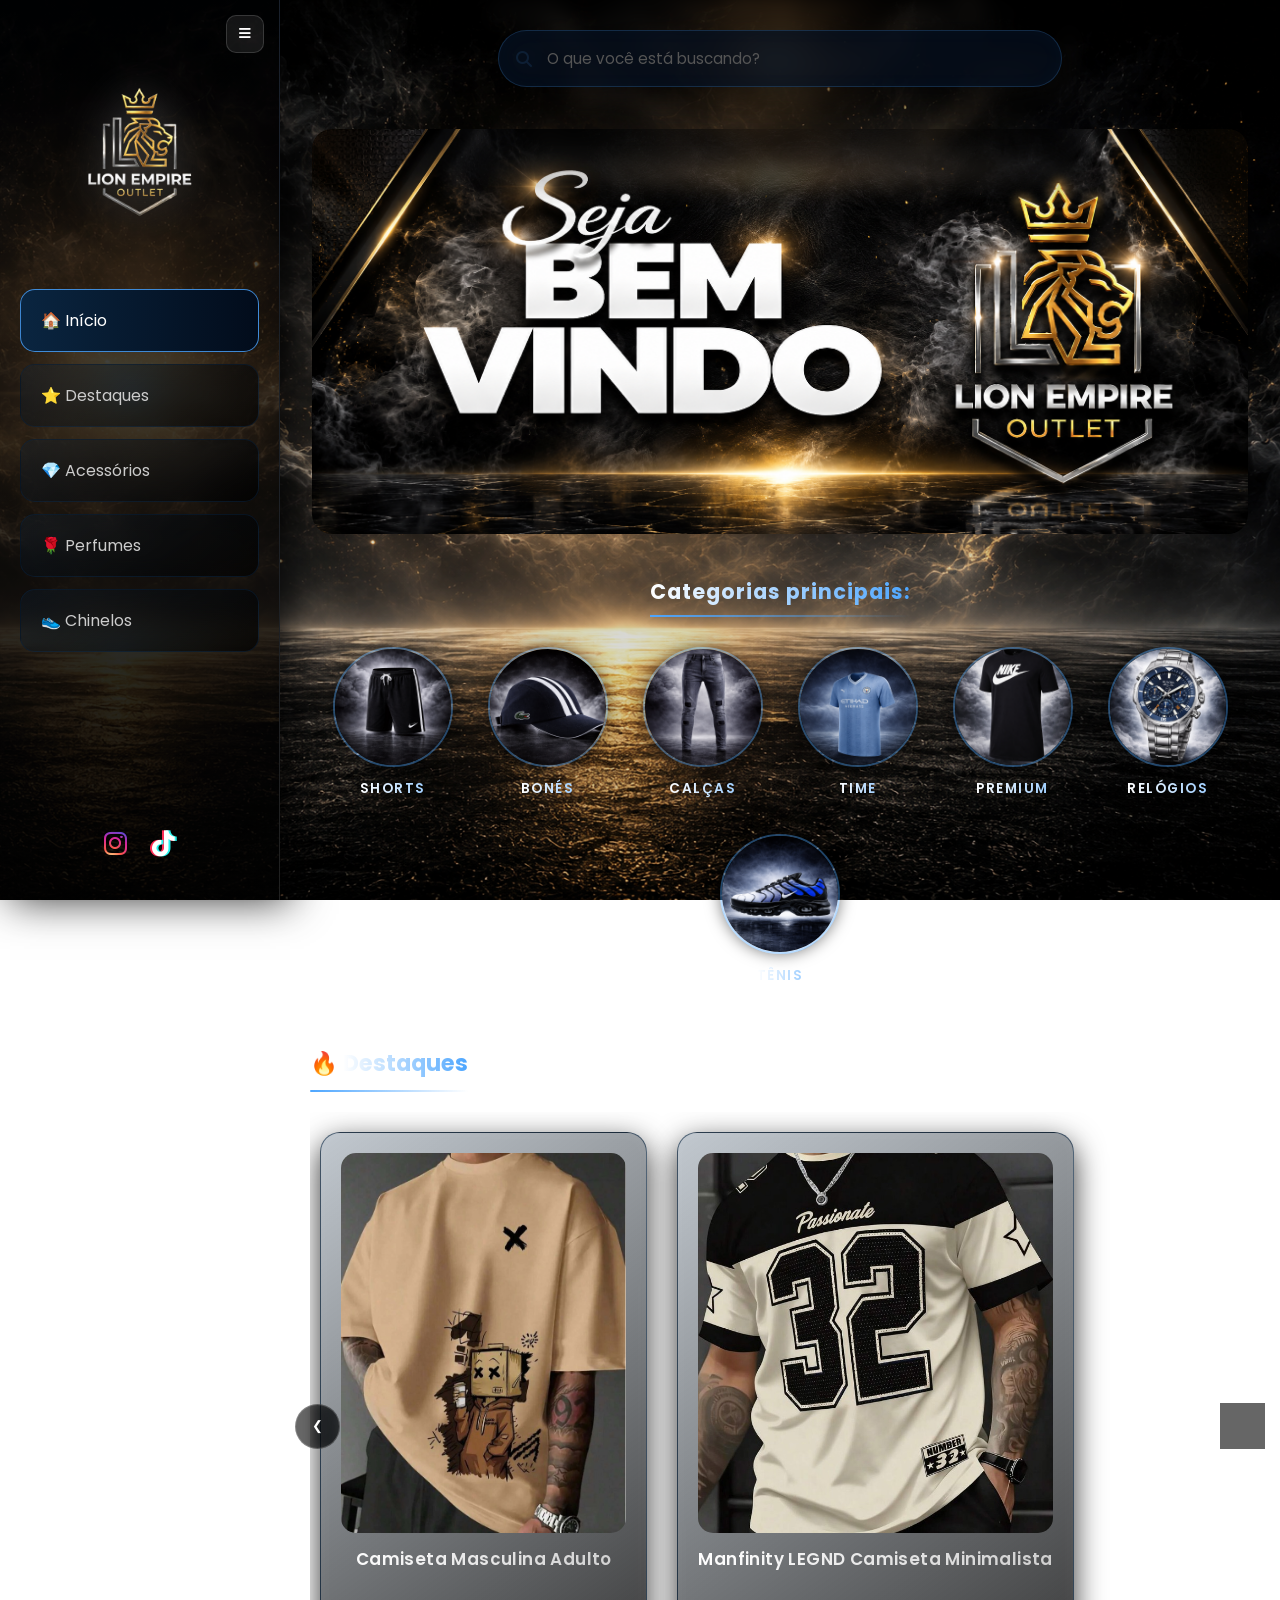
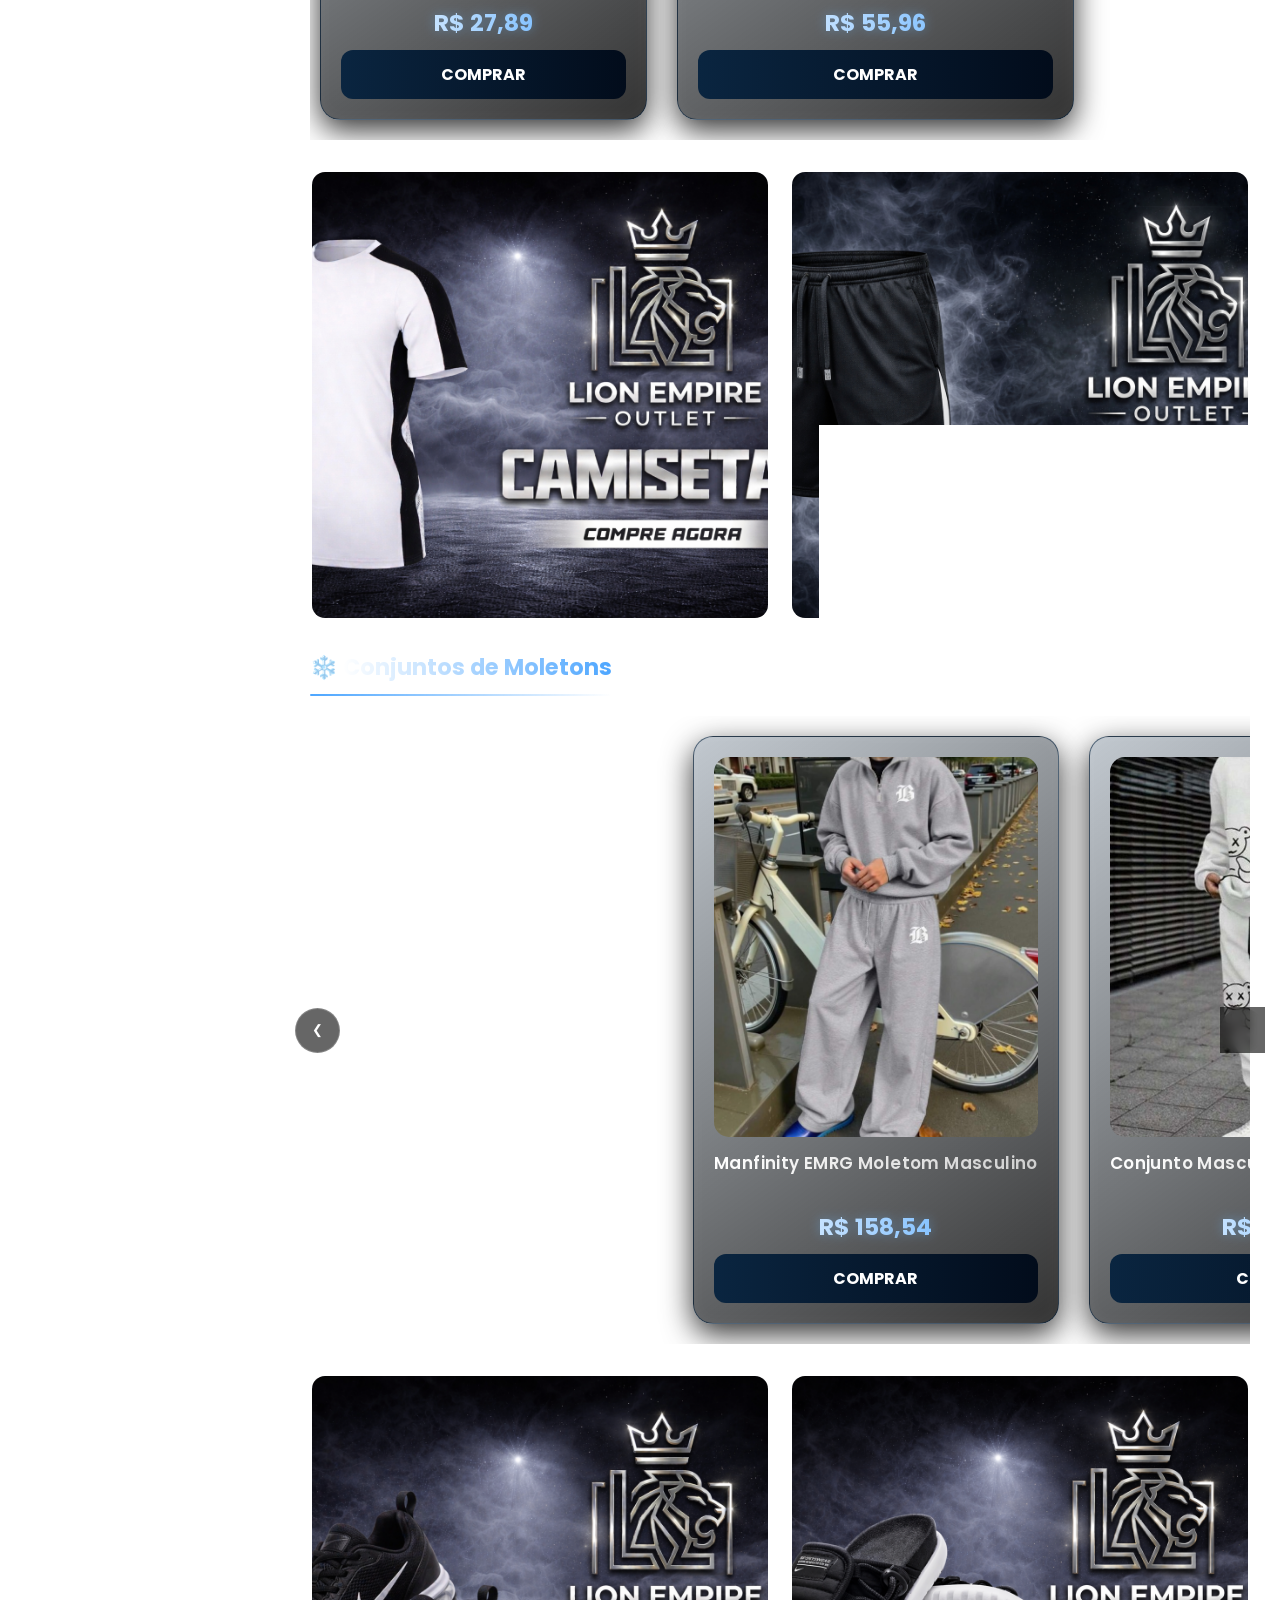
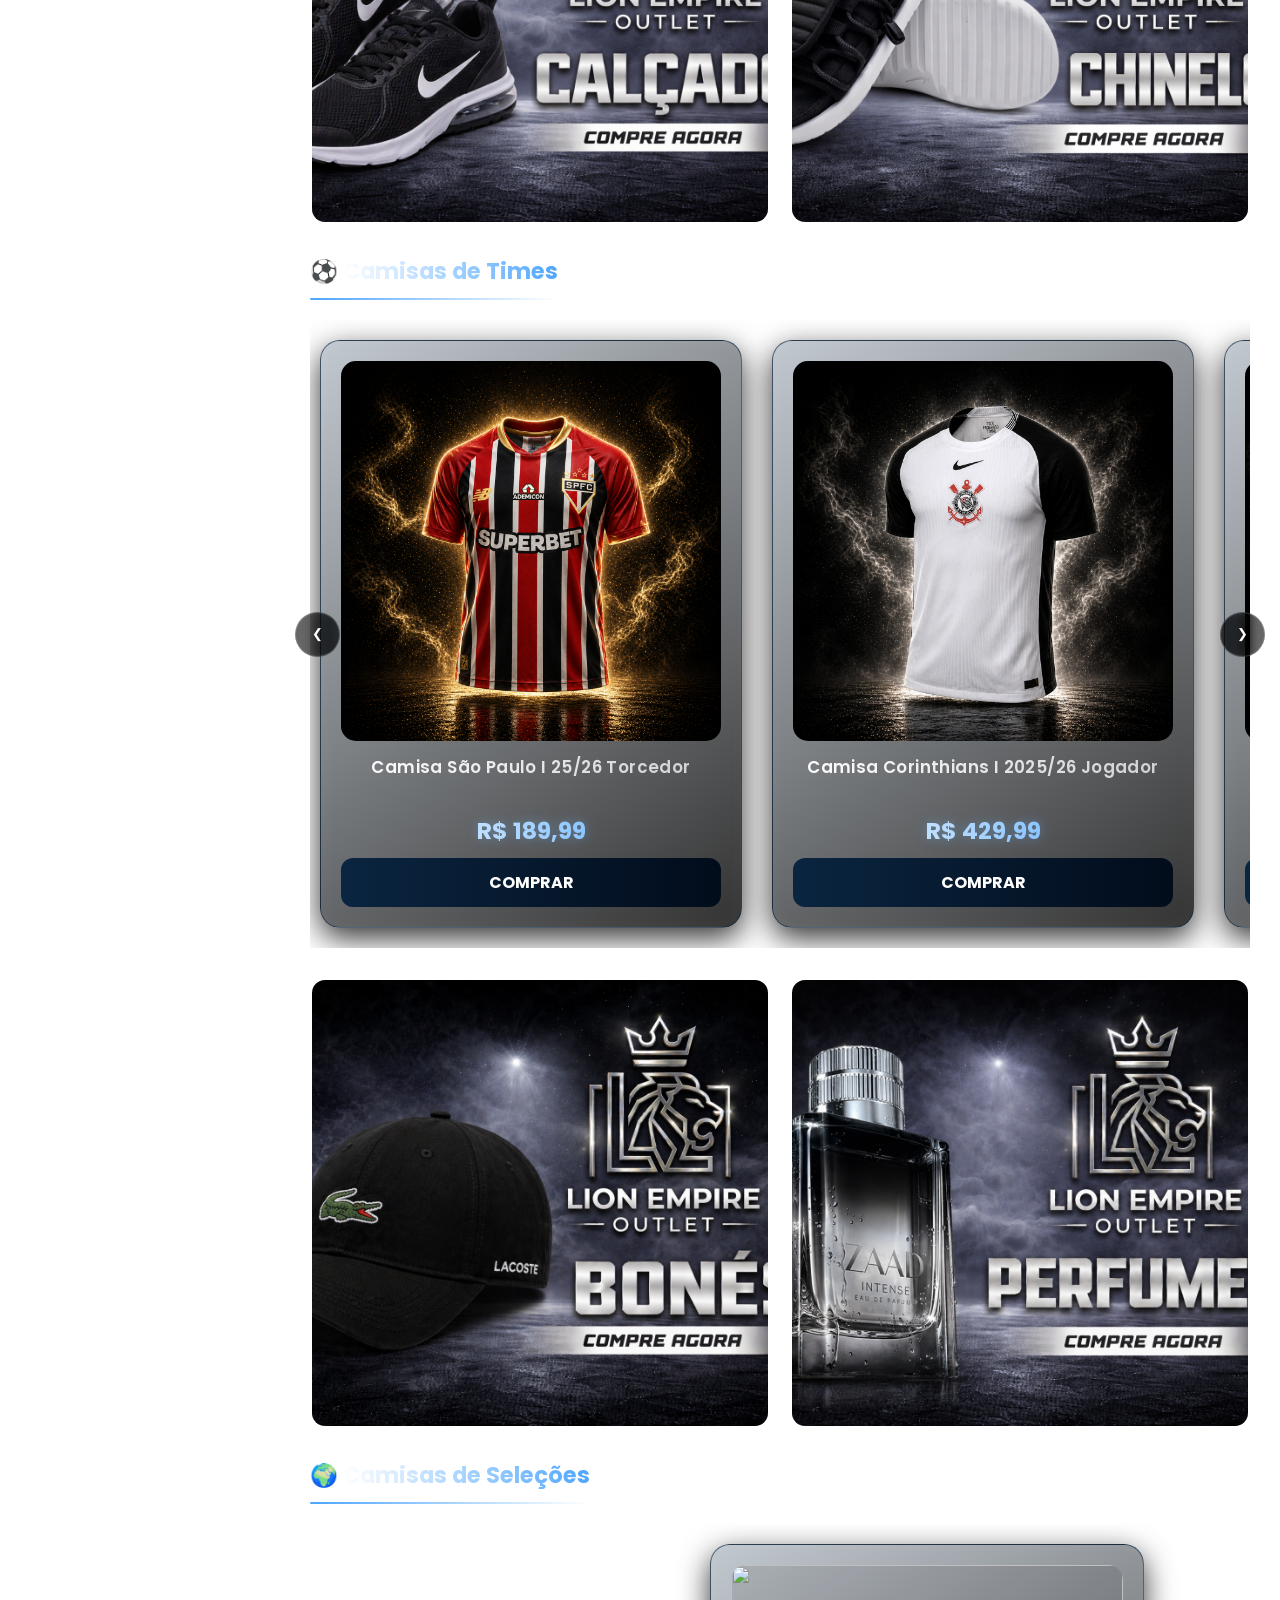
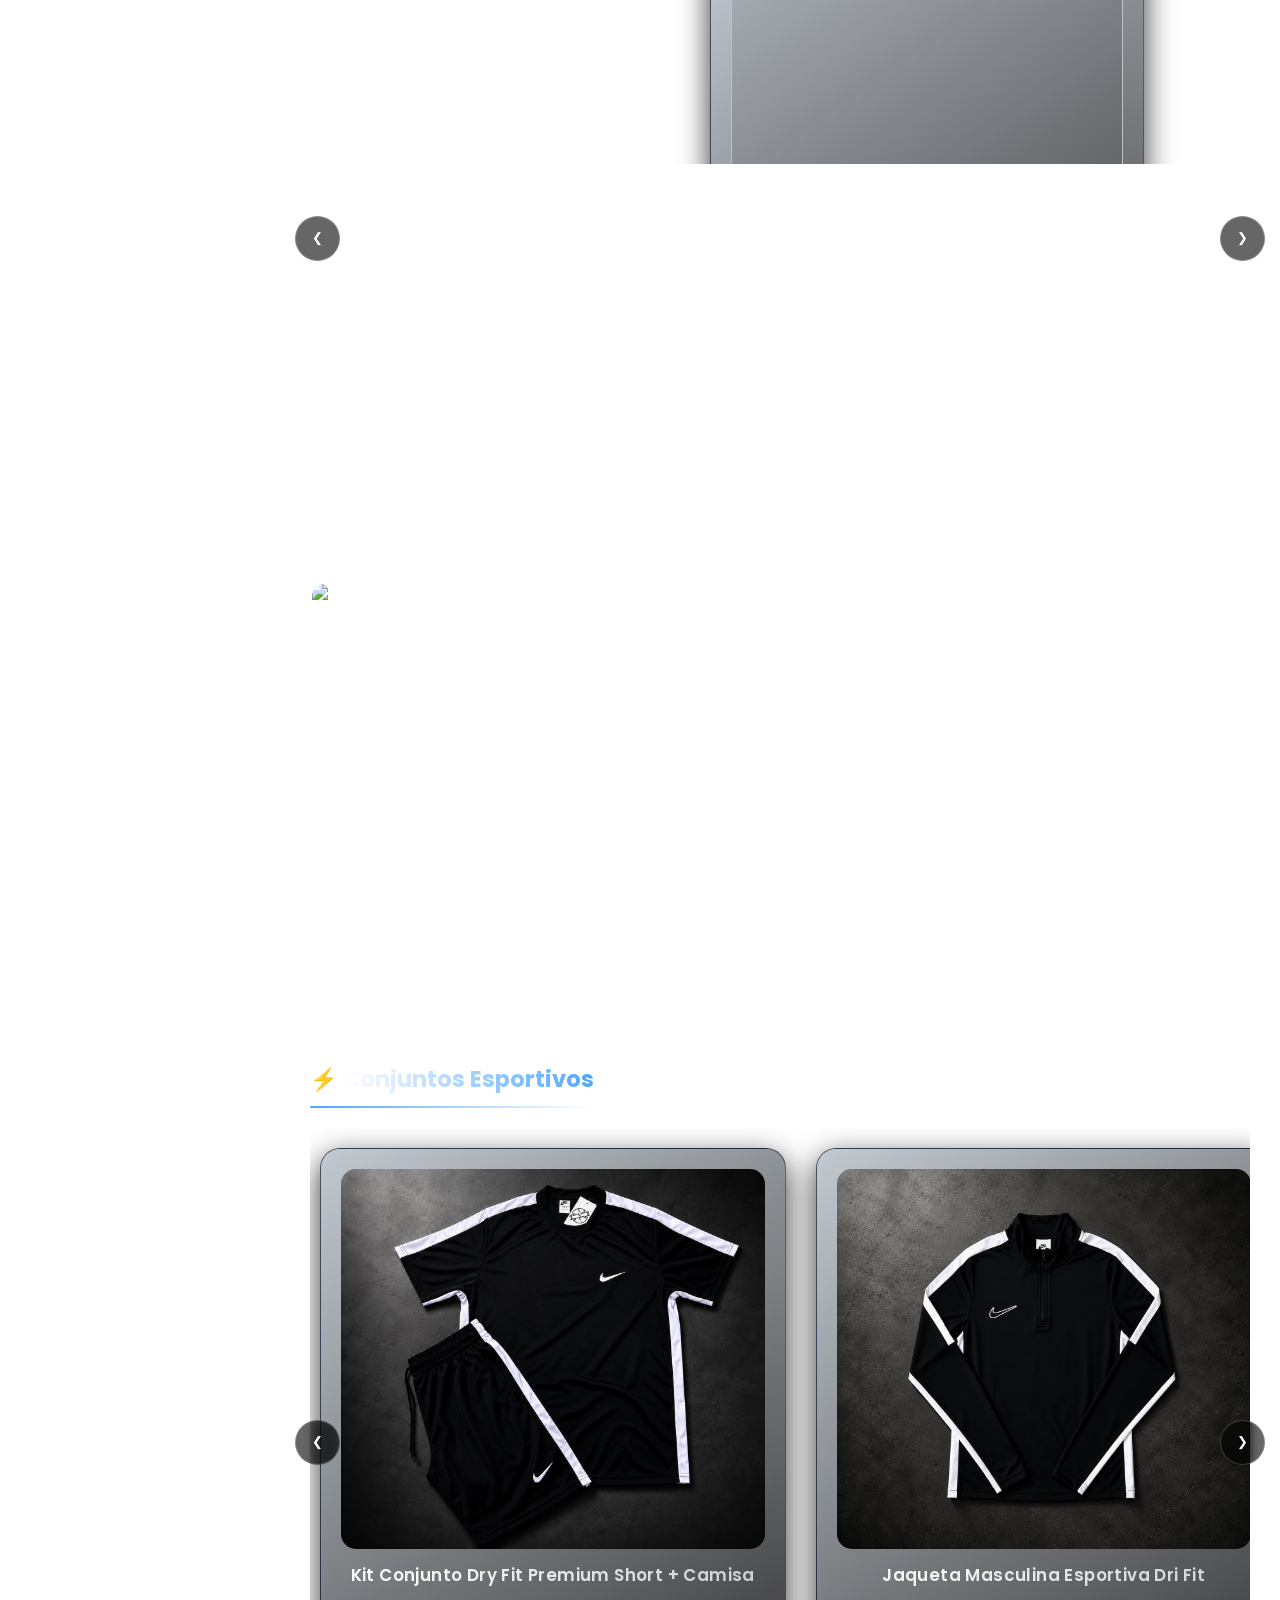
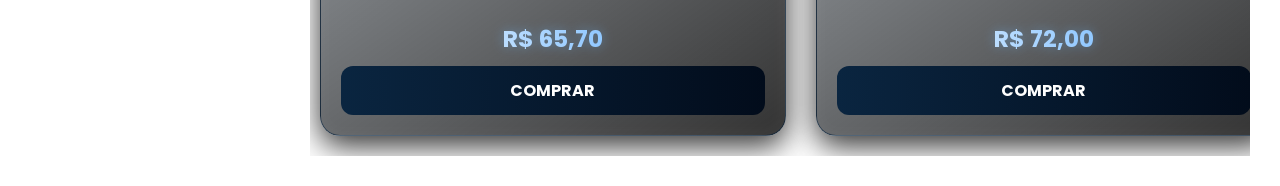
==== commit 46ffe0d6: "adicionar selecoes e banner relogios" ====
--- a/dashboard.html
+++ b/dashboard.html
@@ -641,6 +641,98 @@
                 </div>
             </section>
 
+            <section class="produtos" id="sec-selecoes">
+                <h2>🌍 <span>Camisas de Seleções</span></h2>
+                <div class="carousel-wrapper">
+                    <button class="slider-btn prev" onclick="moveSlider('selecoesSlider', -1)">❮</button>
+                    <div class="grid" id="selecoesSlider">
+                        <div class="card">
+                            <div class="card-img-container has-hover">
+                                <img src="img-selecoes/s1-frente.png" class="img-frente">
+                                <img src="img-selecoes/s1-verso.png" class="img-verso" loading="lazy">
+                            </div>
+                            <h3>Camisa Seleção Brasil Home 26/27</h3>
+                            <p>R$ 218,49</p>
+                            <a href="https://click.linksynergy.com/deeplink?id=rVAKHqQVYn0&mid=43984&murl=https%3A%2F%2Fwww.netshoes.com.br%2Fp%2Fcamisa-selecao-brasil-home-2627-sn-fa-nike-masculina-SGL-052E-046" target="_blank" class="buy-btn">COMPRAR</a>
+                        </div>
+                        <div class="card">
+                            <div class="card-img-container has-hover">
+                                <img src="img-selecoes/s2-frente.png" class="img-frente">
+                                <img src="img-selecoes/s2-verso.png" class="img-verso" loading="lazy">
+                            </div>
+                            <h3>Camisa Seleção Argentina Home Torcedor</h3>
+                            <p>R$ 379,99</p>
+                            <a href="https://click.linksynergy.com/deeplink?id=rVAKHqQVYn0&mid=43984&murl=https%3A%2F%2Fwww.netshoes.com.br%2Fp%2Fcamisa-selecao-argentina-home-torcedor-2026-sn-adidas-masculina-FBA-825C-014" target="_blank" class="buy-btn">COMPRAR</a>
+                        </div>
+                        <div class="card">
+                            <div class="card-img-container has-hover">
+                                <img src="img-selecoes/s3-frente.png" class="img-frente">
+                                <img src="img-selecoes/s3-verso.png" class="img-verso" loading="lazy">
+                            </div>
+                            <h3>Camisa Seleção Alemanha Home Torcedor</h3>
+                            <p>R$ 379,99</p>
+                            <a href="https://click.linksynergy.com/deeplink?id=rVAKHqQVYn0&mid=43984&murl=https%3A%2F%2Fwww.netshoes.com.br%2Fp%2Fcamisa-selecao-alemanha-home-torcedor-2026-sn-adidas-masculina-FBA-824U-014" target="_blank" class="buy-btn">COMPRAR</a>
+                        </div>
+                        <div class="card">
+                            <div class="card-img-container has-hover">
+                                <img src="img-selecoes/s4-frente.png" class="img-frente">
+                                <img src="img-selecoes/s4-verso.png" class="img-verso" loading="lazy">
+                            </div>
+                            <h3>Camisa Seleção Itália Home Torcedor</h3>
+                            <p>R$ 379,99</p>
+                            <a href="https://click.linksynergy.com/deeplink?id=rVAKHqQVYn0&mid=43984&murl=https%3A%2F%2Fwww.netshoes.com.br%2Fp%2Fcamisa-selecao-italia-home-torcedor-2026-sn-adidas-masculina-FBA-825K-008" target="_blank" class="buy-btn">COMPRAR</a>
+                        </div>
+                        <div class="card">
+                            <div class="card-img-container has-hover">
+                                <img src="img-selecoes/s5-frente.png" class="img-frente">
+                                <img src="img-selecoes/s5-verso.png" class="img-verso" loading="lazy">
+                            </div>
+                            <h3>Camisa Seleção Espanha Home Torcedor</h3>
+                            <p>R$ 379,99</p>
+                            <a href="https://click.linksynergy.com/deeplink?id=rVAKHqQVYn0&mid=43984&murl=https%3A%2F%2Fwww.netshoes.com.br%2Fp%2Fcamisa-selecao-espanha-home-torcedor-2026-sn-adidas-masculina-FBA-8255-016" target="_blank" class="buy-btn">COMPRAR</a>
+                        </div>
+                        <div class="card">
+                            <div class="card-img-container has-hover">
+                                <img src="img-selecoes/s6-frente.png" class="img-frente">
+                                <img src="img-selecoes/s6-verso.png" class="img-verso" loading="lazy">
+                            </div>
+                            <h3>Camisa Seleção Portugal Home Torcedor</h3>
+                            <p>R$ 427,49</p>
+                            <a href="https://click.linksynergy.com/deeplink?id=rVAKHqQVYn0&mid=43984&murl=https%3A%2F%2Fwww.netshoes.com.br%2Fp%2Fcamisa-selecao-portugal-home-torcedor-2026-sn-puma-masculina-PI3-75J5-016" target="_blank" class="buy-btn">COMPRAR</a>
+                        </div>
+                        <div class="card">
+                            <div class="card-img-container has-hover">
+                                <img src="img-selecoes/s7-frente.png" class="img-frente">
+                                <img src="img-selecoes/s7-verso.png" class="img-verso" loading="lazy">
+                            </div>
+                            <h3>Camisa Seleção México Home Torcedor</h3>
+                            <p>R$ 379,99</p>
+                            <a href="https://click.linksynergy.com/deeplink?id=rVAKHqQVYn0&mid=43984&murl=https%3A%2F%2Fwww.netshoes.com.br%2Fp%2Fcamisa-selecao-mexico-home-torcedor-2026-sn-adidas-masculina-FBA-825P-060" target="_blank" class="buy-btn">COMPRAR</a>
+                        </div>
+                        <div class="card">
+                            <div class="card-img-container has-hover">
+                                <img src="img-selecoes/s8-frente.png" class="img-frente">
+                                <img src="img-selecoes/s8-verso.png" class="img-verso" loading="lazy">
+                            </div>
+                            <h3>Camisa Seleção Bélgica Home Torcedor</h3>
+                            <p>R$ 379,99</p>
+                            <a href="https://click.linksynergy.com/deeplink?id=rVAKHqQVYn0&mid=43984&murl=https%3A%2F%2Fwww.netshoes.com.br%2Fp%2Fcamisa-selecao-belgica-home-torcedor-2026-sn-adidas-masculina-FBA-825G-016" target="_blank" class="buy-btn">COMPRAR</a>
+                        </div>
+                    </div>
+                    <button class="slider-btn next" onclick="moveSlider('selecoesSlider', 1)">❯</button>
+                </div>
+            </section>
+
+            <section class="sessao-banners-categorias">
+                <div class="banner-categoria" data-filter="relogios">
+                    <img src="banner-relogios.png" alt="Relógios">
+                    <div class="overlay-banner">
+                        <h2>Relógios</h2>
+                        <a href="#sec-relogios" class="btn-comprar">Comprar Agora</a>
+                    </div>
+                </div>
+            </section>
+
             <section class="produtos" id="sec-esportivos">
                 <h2>⚡ <span>Conjuntos Esportivos</span></h2>
 
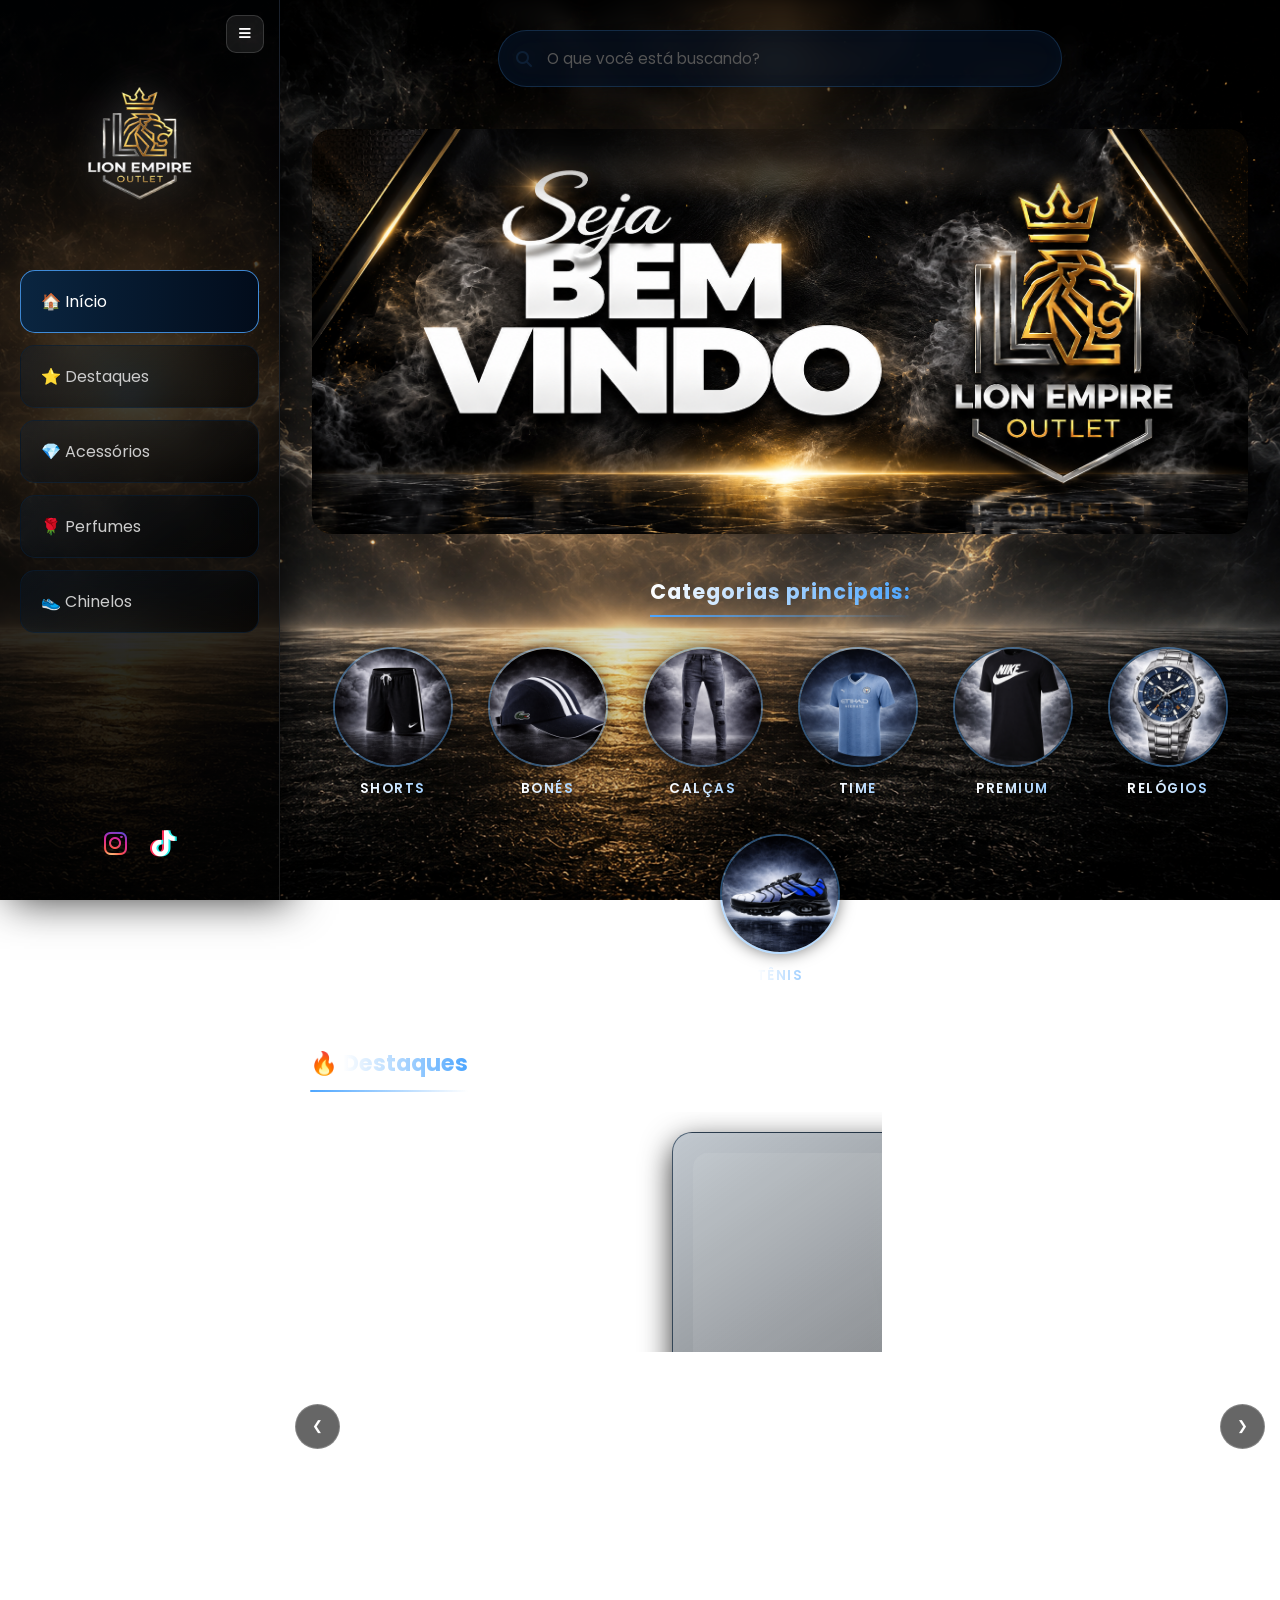
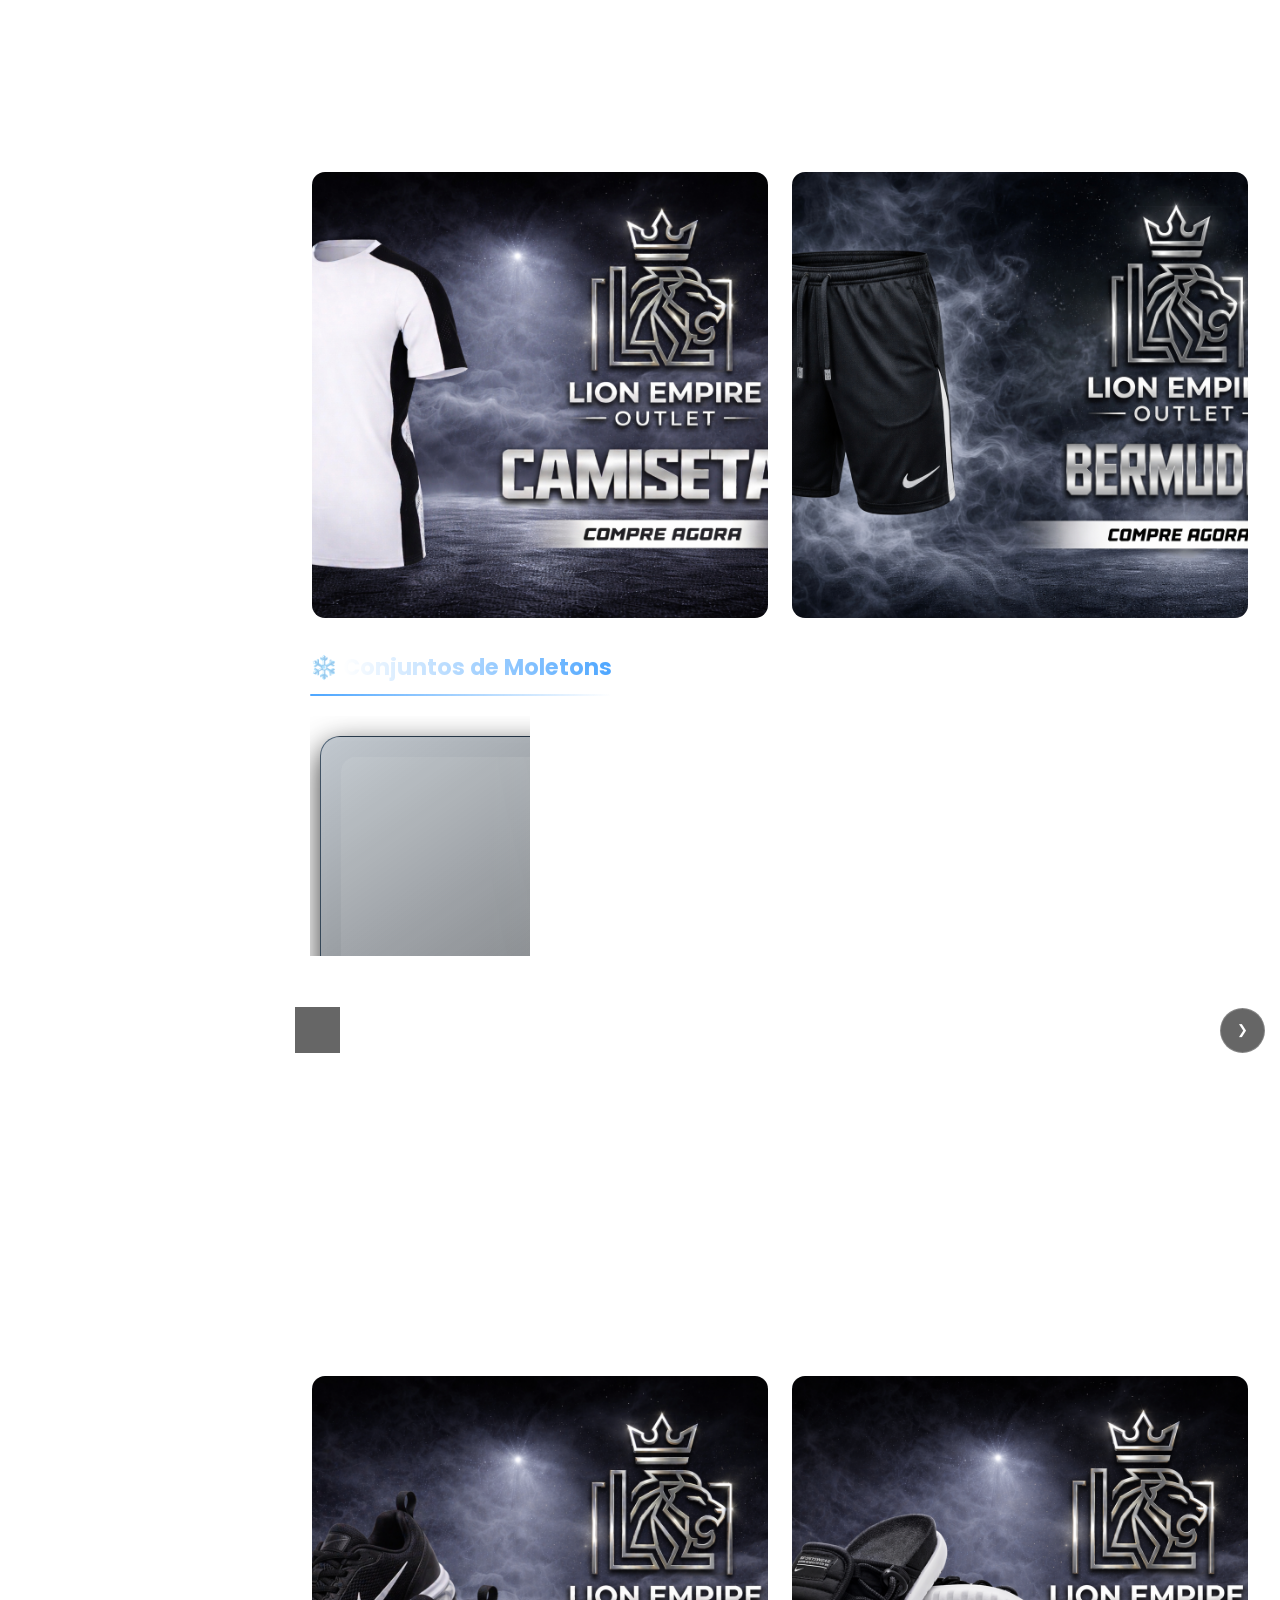
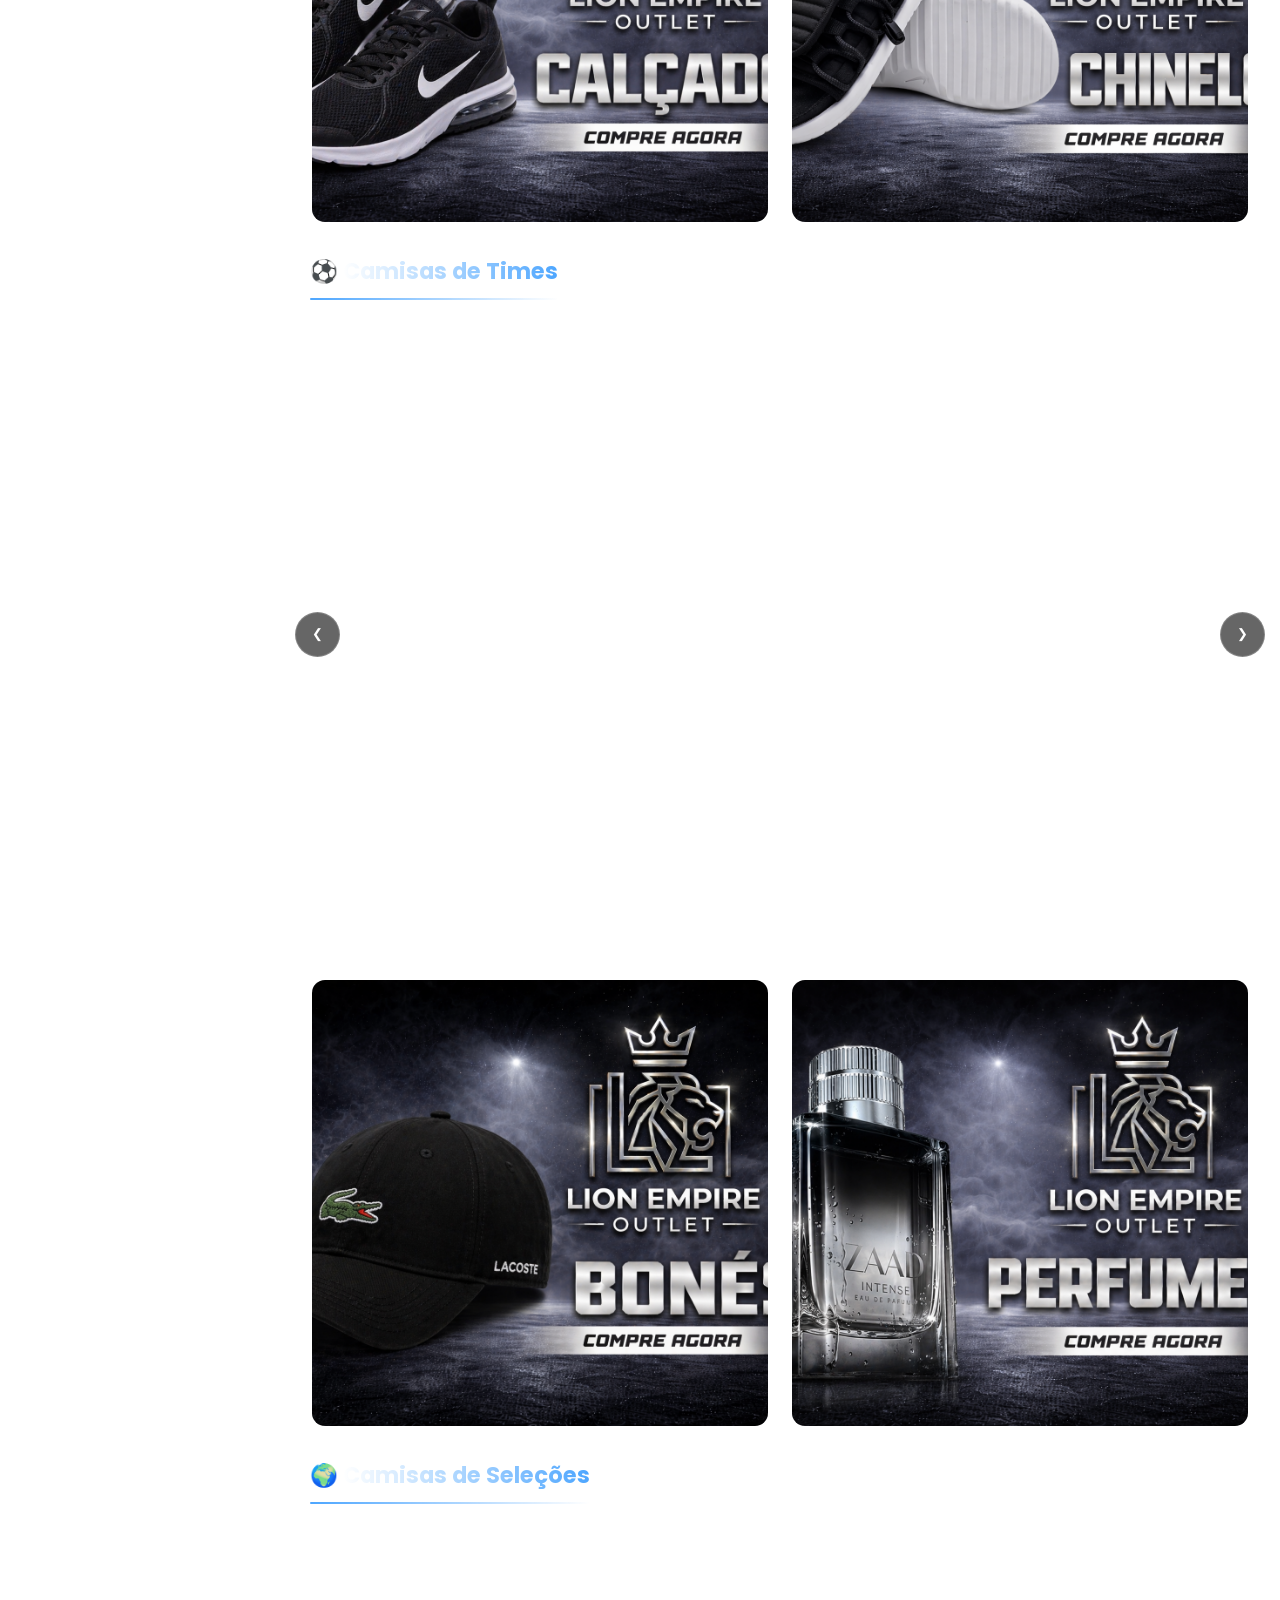
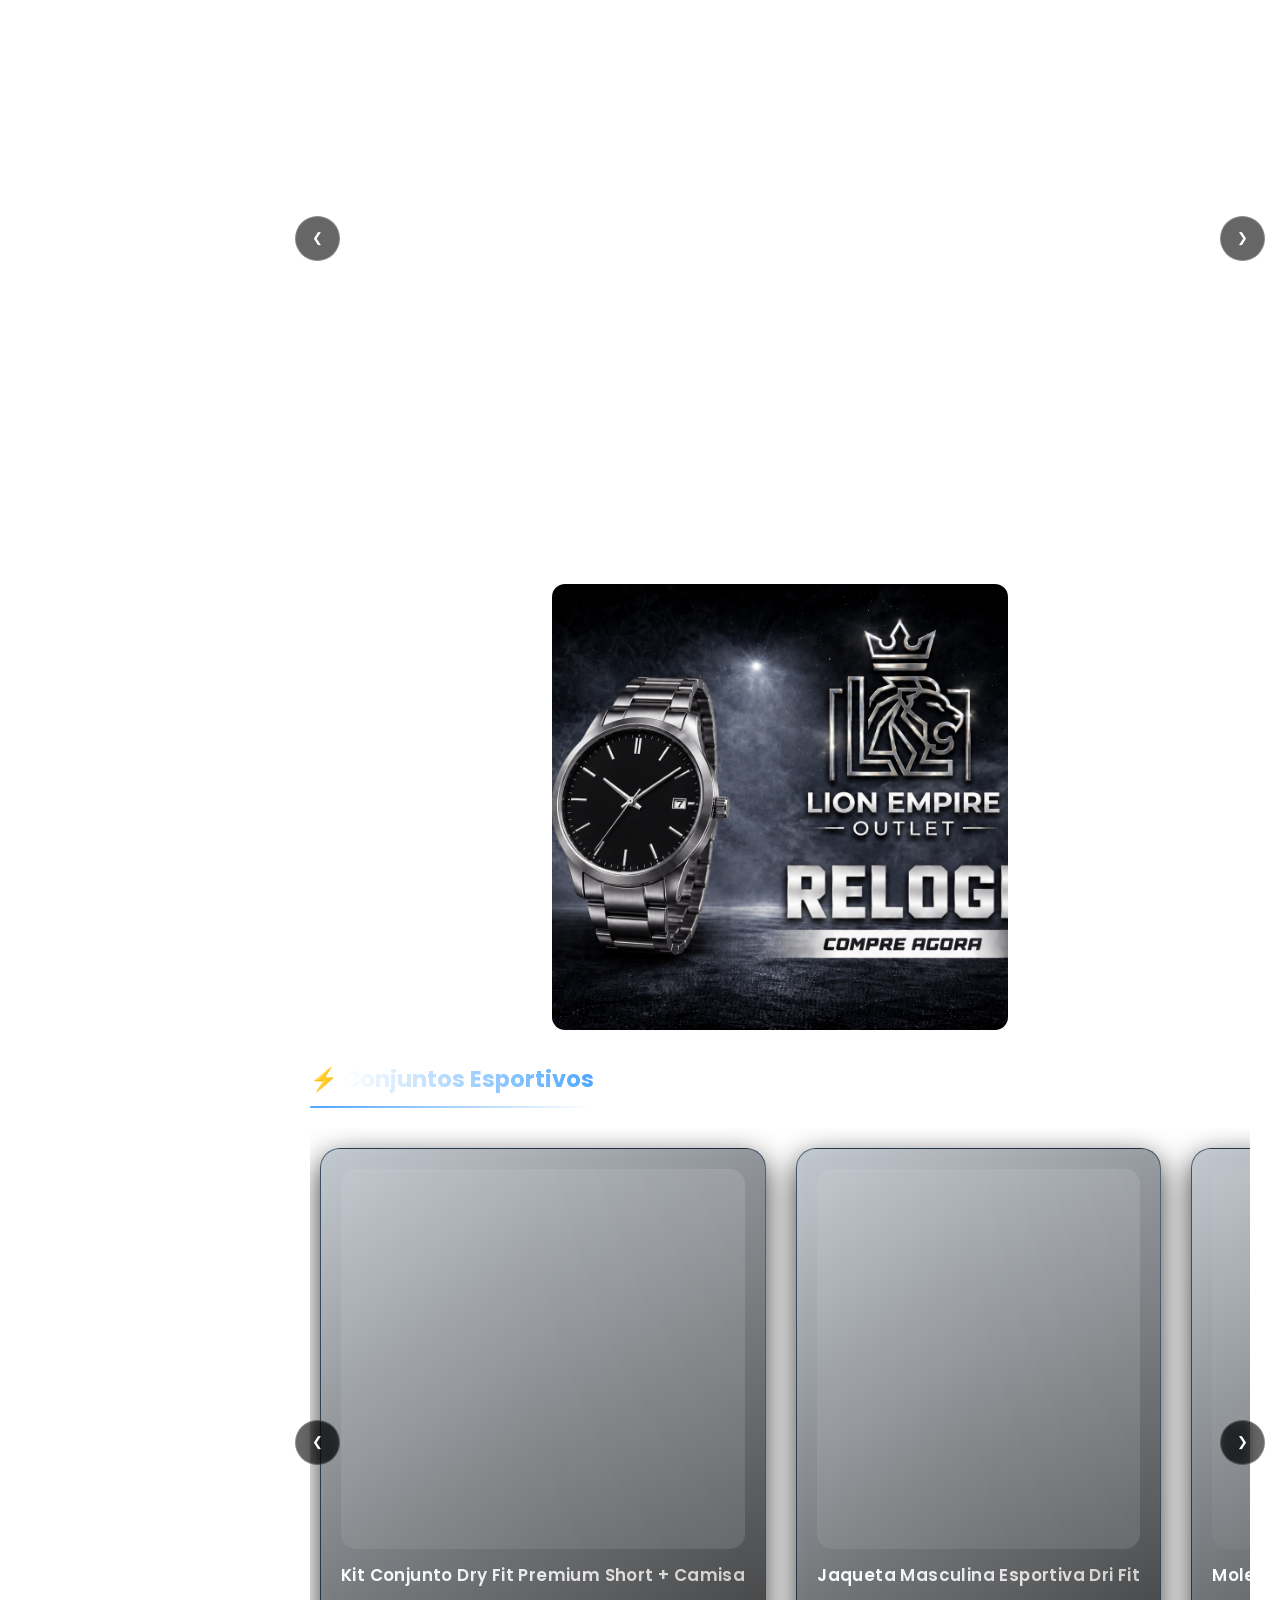
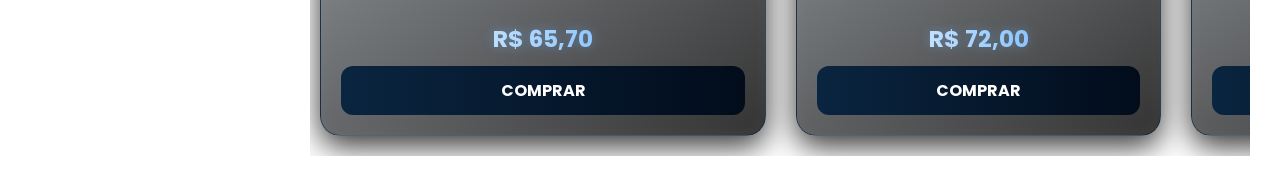
==== commit be3d1475: "otimiza carregamento de imagens no dashboard" ====
--- a/dashboard.html
+++ b/dashboard.html
@@ -4,6 +4,16 @@
     <meta charset="UTF-8">
     <meta name="viewport" content="width=device-width, initial-scale=1.0, maximum-scale=1.0, user-scalable=no">
     <title>Lion Empire Outlet</title>
+
+    <!-- Preload: imagens críticas acima da dobra -->
+    <link rel="preload" as="image" href="banner-lion.png">
+    <link rel="preload" as="image" href="logo-transparente.png">
+    <link rel="preload" as="image" href="fundo-fumaca.png">
+    <link rel="preload" as="image" href="img-destaques/p1-frente.png">
+    <link rel="preload" as="image" href="img-destaques/p2-frente.png">
+    <link rel="preload" as="image" href="img-destaques/p3-frente.png">
+    <link rel="preload" as="image" href="img-destaques/p4-frente.png">
+
     <link rel="stylesheet" href="dashboard.css">
     <link href="https://fonts.googleapis.com/css2?family=Poppins:wght@300;500;700&display=swap" rel="stylesheet">
     <link rel="stylesheet" href="https://cdnjs.cloudflare.com/ajax/libs/font-awesome/6.5.0/css/all.min.css">
@@ -17,7 +27,8 @@
             <i class="fas fa-bars"></i>
         </button>
         <div class="logo-box">
-            <img src="logo-transparente.png" class="logo">
+            <!-- fetchpriority="high": logo carrega com prioridade máxima -->
+            <img src="logo-transparente.png" class="logo" width="280" height="140" fetchpriority="high">
         </div>
 
         <ul class="menu">
@@ -65,7 +76,8 @@
             <div class="content-main" id="contentMain">
 
             <section class="banner">
-                <img src="banner-lion.png">
+                <!-- fetchpriority="high" + dimensões: evita CLS e carrega primeiro -->
+                <img src="banner-lion.png" width="1200" height="400" fetchpriority="high" alt="Banner Lion Empire">
             </section>
 
             <section class="categorias-container">
@@ -74,13 +86,14 @@
                 </div>
 
                 <div class="categorias">
-                    <div class="cat"><img src="imgcategorias/shorts.png"><p>Shorts</p></div>
-                    <div class="cat"><img src="imgcategorias/bones.png"><p>Bonés</p></div>
-                    <div class="cat"><img src="imgcategorias/calcas.png"><p>Calças</p></div>
-                    <div class="cat"><img src="imgcategorias/time.png"><p>Time</p></div>
-                    <div class="cat"><img src="imgcategorias/premium.png"><p>Premium</p></div>
-                    <div class="cat"><img src="imgcategorias/relogios.png"><p>Relógios</p></div>
-                    <div class="cat"><img src="imgcategorias/tenis.png"><p>Tênis</p></div>
+                    <!-- Categorias: loading="lazy" pois ficam abaixo do banner -->
+                    <div class="cat"><img src="imgcategorias/shorts.png" width="120" height="120" loading="lazy" alt="Shorts"><p>Shorts</p></div>
+                    <div class="cat"><img src="imgcategorias/bones.png" width="120" height="120" loading="lazy" alt="Bonés"><p>Bonés</p></div>
+                    <div class="cat"><img src="imgcategorias/calcas.png" width="120" height="120" loading="lazy" alt="Calças"><p>Calças</p></div>
+                    <div class="cat"><img src="imgcategorias/time.png" width="120" height="120" loading="lazy" alt="Time"><p>Time</p></div>
+                    <div class="cat"><img src="imgcategorias/premium.png" width="120" height="120" loading="lazy" alt="Premium"><p>Premium</p></div>
+                    <div class="cat"><img src="imgcategorias/relogios.png" width="120" height="120" loading="lazy" alt="Relógios"><p>Relógios</p></div>
+                    <div class="cat"><img src="imgcategorias/tenis.png" width="120" height="120" loading="lazy" alt="Tênis"><p>Tênis</p></div>
                 </div>
             </section>
 
@@ -92,10 +105,11 @@
                     
                     <div class="grid" id="productSlider">
                         
-                        <div class="card">
-                            <div class="card-img-container has-hover">
-                                <img src="img-destaques/p1-frente.png" class="img-frente">
-                                <img src="img-destaques/p1-verso.png" class="img-verso" loading="lazy">
+                        <!-- Primeiros 4 cards: eager (visíveis ao abrir) -->
+                        <div class="card">
+                            <div class="card-img-container has-hover">
+                                <img src="img-destaques/p1-frente.png" class="img-frente" width="280" height="380" fetchpriority="high" alt="Camiseta Masculina">
+                                <img src="img-destaques/p1-verso.png" class="img-verso" width="280" height="380" loading="lazy" alt="Camiseta Masculina verso">
                             </div>
                             <h3>Camiseta Masculina Adulto</h3>
                             <p>R$ 27,89</p>
@@ -104,8 +118,8 @@
 
                         <div class="card">
                             <div class="card-img-container has-hover">
-                                <img src="img-destaques/p2-frente.png" class="img-frente">
-                                <img src="img-destaques/p2-verso.png" class="img-verso" loading="lazy">
+                                <img src="img-destaques/p2-frente.png" class="img-frente" width="280" height="380" fetchpriority="high" alt="Manfinity LEGND Camiseta">
+                                <img src="img-destaques/p2-verso.png" class="img-verso" width="280" height="380" loading="lazy" alt="Manfinity LEGND Camiseta verso">
                             </div>
                             <h3>Manfinity LEGND Camiseta Minimalista</h3>
                             <p>R$ 55,96</p>
@@ -114,8 +128,8 @@
 
                         <div class="card">
                             <div class="card-img-container has-hover">
-                                <img src="img-destaques/p3-frente.png" class="img-frente">
-                                <img src="img-destaques/p3-verso.png" class="img-verso" loading="lazy">
+                                <img src="img-destaques/p3-frente.png" class="img-frente" width="280" height="380" fetchpriority="high" alt="Conjunto Moda Verão">
+                                <img src="img-destaques/p3-verso.png" class="img-verso" width="280" height="380" loading="lazy" alt="Conjunto Moda Verão verso">
                             </div>
                             <h3>Conjunto Moda Verão Camiseta + Short</h3>
                             <p>R$ 109,90</p>
@@ -124,18 +138,19 @@
 
                         <div class="card">
                             <div class="card-img-container has-hover">
-                                <img src="img-destaques/p4-frente.png" class="img-frente">
-                                <img src="img-destaques/p4-verso.png" class="img-verso" loading="lazy">
+                                <img src="img-destaques/p4-frente.png" class="img-frente" width="280" height="380" fetchpriority="high" alt="Camisa Camiseta Premium">
+                                <img src="img-destaques/p4-verso.png" class="img-verso" width="280" height="380" loading="lazy" alt="Camisa Camiseta Premium verso">
                             </div>
                             <h3>Camisa Camiseta Premium</h3>
                             <p>R$ 34,30</p>
                             <a href="https://onelink.shein.com/3/5n1jxhmd67gi" target="_blank" class="buy-btn">COMPRAR</a>
                         </div>
 
-                        <div class="card">
-                            <div class="card-img-container has-hover">
-                                <img src="img-destaques/p6-frente.png" class="img-frente">
-                                <img src="img-destaques/p6-verso.png" class="img-verso" loading="lazy">
+                        <!-- Demais cards do slider: lazy -->
+                        <div class="card">
+                            <div class="card-img-container has-hover">
+                                <img src="img-destaques/p6-frente.png" class="img-frente" width="280" height="380" loading="lazy" alt="Claim Dot Camiseta">
+                                <img src="img-destaques/p6-verso.png" class="img-verso" width="280" height="380" loading="lazy" alt="Claim Dot Camiseta verso">
                             </div>
                             <h3>Claim Dot Camiseta Masculina</h3>
                             <p>R$ 59,92</p>
@@ -144,8 +159,8 @@
 
                         <div class="card">
                             <div class="card-img-container has-hover">
-                                <img src="img-destaques/p8-frente.png" class="img-frente">
-                                <img src="img-destaques/p8-verso.png" class="img-verso" loading="lazy">
+                                <img src="img-destaques/p8-frente.png" class="img-frente" width="280" height="380" loading="lazy" alt="Calça Cargo Masculina">
+                                <img src="img-destaques/p8-verso.png" class="img-verso" width="280" height="380" loading="lazy" alt="Calça Cargo verso">
                             </div>
                             <h3>Calça Cargo Masculina Bolsos Largo</h3>
                             <p>R$ 62,00</p>
@@ -154,8 +169,8 @@
 
                         <div class="card">
                             <div class="card-img-container has-hover">
-                                <img src="img-destaques/p9-frente.png" class="img-frente">
-                                <img src="img-destaques/p9-verso.png" class="img-verso" loading="lazy">
+                                <img src="img-destaques/p9-frente.png" class="img-frente" width="280" height="380" loading="lazy" alt="Calça Cargo Jeans">
+                                <img src="img-destaques/p9-verso.png" class="img-verso" width="280" height="380" loading="lazy" alt="Calça Cargo Jeans verso">
                             </div>
                             <h3>Calça Cargo Jeans Preto Estonado</h3>
                             <p>R$ 83,00</p>
@@ -164,8 +179,8 @@
 
                         <div class="card">
                             <div class="card-img-container has-hover">
-                                <img src="img-calcas/c1-frente.png" class="img-frente">
-                                <img src="img-calcas/c1-verso.png" class="img-verso" loading="lazy">
+                                <img src="img-calcas/c1-frente.png" class="img-frente" width="280" height="380" loading="lazy" alt="Calça Moletom Flanelado">
+                                <img src="img-calcas/c1-verso.png" class="img-verso" width="280" height="380" loading="lazy" alt="Calça Moletom Flanelado verso">
                             </div>
                             <h3>Calça Moletom Flanelado Japones</h3>
                             <p>R$ 52,99</p>
@@ -174,8 +189,8 @@
 
                         <div class="card">
                             <div class="card-img-container has-hover">
-                                <img src="img-calcas/c2-frente.png" class="img-frente">
-                                <img src="img-calcas/c2-verso.png" class="img-verso" loading="lazy">
+                                <img src="img-calcas/c2-frente.png" class="img-frente" width="280" height="380" loading="lazy" alt="Calça Jogger Estampada">
+                                <img src="img-calcas/c2-verso.png" class="img-verso" width="280" height="380" loading="lazy" alt="Calça Jogger verso">
                             </div>
                             <h3>Calça Jogger Estampada</h3>
                             <p>R$ 49,99</p>
@@ -184,8 +199,8 @@
 
                         <div class="card">
                             <div class="card-img-container has-hover">
-                                <img src="img-destaques/p10-frente.png" class="img-frente">
-                                <img src="img-destaques/p10-verso.png" class="img-verso" loading="lazy">
+                                <img src="img-destaques/p10-frente.png" class="img-frente" width="280" height="380" loading="lazy" alt="Manfinity EMRG Denim">
+                                <img src="img-destaques/p10-verso.png" class="img-verso" width="280" height="380" loading="lazy" alt="Manfinity EMRG Denim verso">
                             </div>
                             <h3>Manfinity EMRG Denim Desgastados</h3>
                             <p>R$ 218,15</p>
@@ -194,8 +209,8 @@
 
                         <div class="card">
                             <div class="card-img-container has-hover">
-                                <img src="img-destaques/p11-frente.png" class="img-frente">
-                                <img src="img-destaques/p11-verso.png" class="img-verso" loading="lazy">
+                                <img src="img-destaques/p11-frente.png" class="img-frente" width="280" height="380" loading="lazy" alt="Bermuda Jeans Balão">
+                                <img src="img-destaques/p11-verso.png" class="img-verso" width="280" height="380" loading="lazy" alt="Bermuda Jeans verso">
                             </div>
                             <h3>Bermuda Jeans Balão Baggy Preto</h3>
                             <p>R$ 69,98</p>
@@ -204,8 +219,8 @@
 
                         <div class="card">
                             <div class="card-img-container has-hover">
-                                <img src="img-destaques/p12-frente.png" class="img-frente">
-                                <img src="img-destaques/p12-verso.png" class="img-verso" loading="lazy">
+                                <img src="img-destaques/p12-frente.png" class="img-frente" width="280" height="380" loading="lazy" alt="Short Moletinho">
+                                <img src="img-destaques/p12-verso.png" class="img-verso" width="280" height="380" loading="lazy" alt="Short Moletinho verso">
                             </div>
                             <h3>Short Moletinho Masculino</h3>
                             <p>R$ 42,90</p>
@@ -214,8 +229,8 @@
 
                         <div class="card">
                             <div class="card-img-container has-hover">
-                                <img src="img-shorts/s1-frente.png" class="img-frente">
-                                <img src="img-shorts/s1-verso.png" class="img-verso" loading="lazy">
+                                <img src="img-shorts/s1-frente.png" class="img-frente" width="280" height="380" loading="lazy" alt="Kit 03 Shorts">
+                                <img src="img-shorts/s1-verso.png" class="img-verso" width="280" height="380" loading="lazy" alt="Kit 03 Shorts verso">
                             </div>
                             <h3>Kit 03 Shorts Masculinos Básicos Sem Logo</h3>
                             <p>R$ 99,90</p>
@@ -224,8 +239,8 @@
 
                         <div class="card">
                             <div class="card-img-container has-hover">
-                                <img src="img-shorts/s2-frente.png" class="img-frente">
-                                <img src="img-shorts/s2-verso.png" class="img-verso" loading="lazy">
+                                <img src="img-shorts/s2-frente.png" class="img-frente" width="280" height="380" loading="lazy" alt="Kit 3 Bermudas">
+                                <img src="img-shorts/s2-verso.png" class="img-verso" width="280" height="380" loading="lazy" alt="Kit 3 Bermudas verso">
                             </div>
                             <h3>Kit 3 Bermudas Masculinas Premium Quiksilver</h3>
                             <p>R$ 68,90</p>
@@ -234,8 +249,8 @@
 
                         <div class="card">
                             <div class="card-img-container has-hover">
-                                <img src="img-shorts/s3-frente.png" class="img-frente">
-                                <img src="img-shorts/s3-verso.png" class="img-verso" loading="lazy">
+                                <img src="img-shorts/s3-frente.png" class="img-frente" width="280" height="380" loading="lazy" alt="Short Bermuda Premium Boss">
+                                <img src="img-shorts/s3-verso.png" class="img-verso" width="280" height="380" loading="lazy" alt="Short Bermuda Premium Boss verso">
                             </div>
                             <h3>Short Bermuda Premium Boss</h3>
                             <p>R$ 28,90</p>
@@ -244,8 +259,8 @@
 
                         <div class="card">
                             <div class="card-img-container has-hover">
-                                <img src="img-destaques/p13-frente.png" class="img-frente">
-                                <img src="img-destaques/p13-verso.png" class="img-verso" loading="lazy">
+                                <img src="img-destaques/p13-frente.png" class="img-frente" width="280" height="380" loading="lazy" alt="Blusa Moletom Liso">
+                                <img src="img-destaques/p13-verso.png" class="img-verso" width="280" height="380" loading="lazy" alt="Blusa Moletom Liso verso">
                             </div>
                             <h3>Blusa Moletom Liso Masculino</h3>
                             <p>R$ 55,98</p>
@@ -254,8 +269,8 @@
 
                         <div class="card">
                             <div class="card-img-container has-hover">
-                                <img src="img-destaques/p14-frente.png" class="img-frente">
-                                <img src="img-destaques/p14-verso.png" class="img-verso" loading="lazy">
+                                <img src="img-destaques/p14-frente.png" class="img-frente" width="280" height="380" loading="lazy" alt="Blusa Frio Paris Moletom">
+                                <img src="img-destaques/p14-verso.png" class="img-verso" width="280" height="380" loading="lazy" alt="Blusa Frio Paris Moletom verso">
                             </div>
                             <h3>Blusa Frio Paris Moletom</h3>
                             <p>R$ 54,90</p>
@@ -264,8 +279,8 @@
 
                         <div class="card">
                             <div class="card-img-container has-hover">
-                                <img src="img-destaques/p15-frente.png" class="img-frente">
-                                <img src="img-destaques/p15-verso.png" class="img-verso" loading="lazy">
+                                <img src="img-destaques/p15-frente.png" class="img-frente" width="280" height="380" loading="lazy" alt="Boné de beisebol">
+                                <img src="img-destaques/p15-verso.png" class="img-verso" width="280" height="380" loading="lazy" alt="Boné de beisebol verso">
                             </div>
                             <h3>Boné de beisebol ajustável</h3>
                             <p>R$ 28,99</p>
@@ -280,7 +295,7 @@
 
             <section class="sessao-banners-categorias">
                 <div class="banner-categoria" data-filter="camisa">
-                    <img src="banner-camisetas.png" alt="Camisetas">
+                    <img src="banner-camisetas.png" width="600" height="450" loading="lazy" alt="Camisetas">
                     <div class="overlay-banner">
                         <h2>Camisetas</h2>
                         <a href="#" class="btn-comprar">Comprar Agora</a>
@@ -288,7 +303,7 @@
                 </div>
 
                 <div class="banner-categoria" data-filter="shorts">
-                    <img src="banner-bermudas.png" alt="Bermudas">
+                    <img src="banner-bermudas.png" width="600" height="450" loading="lazy" alt="Bermudas">
                     <div class="overlay-banner">
                         <h2>Bermudas</h2>
                         <a href="#" class="btn-comprar">Comprar Agora</a>
@@ -306,8 +321,8 @@
                         
                         <div class="card">
                             <div class="card-img-container has-hover">
-                                <img src="img-moletons/m1-frente.png" class="img-frente">
-                                <img src="img-moletons/m1-verso.png" class="img-verso" loading="lazy">
+                                <img src="img-moletons/m1-frente.png" class="img-frente" width="280" height="380" loading="lazy" alt="Manfinity EMRG 2 Peças Moletom">
+                                <img src="img-moletons/m1-verso.png" class="img-verso" width="280" height="380" loading="lazy" alt="Manfinity EMRG 2 Peças verso">
                             </div>
                             <h3>Manfinity EMRG 2 Peças Moletom</h3>
                             <p>R$ 183,16</p>
@@ -316,8 +331,8 @@
 
                         <div class="card">
                             <div class="card-img-container has-hover">
-                                <img src="img-moletons/m2-frente.png" class="img-frente">
-                                <img src="img-moletons/m2-verso.png" class="img-verso" loading="lazy">
+                                <img src="img-moletons/m2-frente.png" class="img-frente" width="280" height="380" loading="lazy" alt="Manfinity EMRG Moletom">
+                                <img src="img-moletons/m2-verso.png" class="img-verso" width="280" height="380" loading="lazy" alt="Manfinity EMRG Moletom verso">
                             </div>
                             <h3>Manfinity EMRG Moletom Masculino</h3>
                             <p>R$ 158,54</p>
@@ -326,8 +341,8 @@
 
                         <div class="card">
                             <div class="card-img-container has-hover">
-                                <img src="img-moletons/m3-frente.png" class="img-frente">
-                                <img src="img-moletons/m3-verso.png" class="img-verso" loading="lazy">
+                                <img src="img-moletons/m3-frente.png" class="img-frente" width="280" height="380" loading="lazy" alt="Conjunto Masculino Moletom">
+                                <img src="img-moletons/m3-verso.png" class="img-verso" width="280" height="380" loading="lazy" alt="Conjunto Masculino Moletom verso">
                             </div>
                             <h3>Conjunto Masculino Moletom Casual</h3>
                             <p>R$ 143,00</p>
@@ -336,8 +351,8 @@
 
                         <div class="card">
                             <div class="card-img-container has-hover">
-                                <img src="img-moletons/m4-frente.png" class="img-frente">
-                                <img src="img-moletons/m4-verso.png" class="img-verso" loading="lazy">
+                                <img src="img-moletons/m4-frente.png" class="img-frente" width="280" height="380" loading="lazy" alt="Manfinity Fever City">
+                                <img src="img-moletons/m4-verso.png" class="img-verso" width="280" height="380" loading="lazy" alt="Manfinity Fever City verso">
                             </div>
                             <h3>Manfinity Fever City Conjunto</h3>
                             <p>R$ 174,03</p>
@@ -346,8 +361,8 @@
 
                         <div class="card">
                             <div class="card-img-container has-hover">
-                                <img src="img-moletons/m5-frente.png" class="img-frente">
-                                <img src="img-moletons/m5-verso.png" class="img-verso" loading="lazy">
+                                <img src="img-moletons/m5-frente.png" class="img-frente" width="280" height="380" loading="lazy" alt="Moletom Masculino com Capuz">
+                                <img src="img-moletons/m5-verso.png" class="img-verso" width="280" height="380" loading="lazy" alt="Moletom Masculino com Capuz verso">
                             </div>
                             <h3>Moletom Masculino com Capuz</h3>
                             <p>R$ 165,90</p>
@@ -356,8 +371,8 @@
 
                         <div class="card">
                             <div class="card-img-container has-hover">
-                                <img src="img-moletons/m6-frente.png" class="img-frente">
-                                <img src="img-moletons/m6-verso.png" class="img-verso" loading="lazy">
+                                <img src="img-moletons/m6-frente.png" class="img-frente" width="280" height="380" loading="lazy" alt="Manfinity Spaced Out">
+                                <img src="img-moletons/m6-verso.png" class="img-verso" width="280" height="380" loading="lazy" alt="Manfinity Spaced Out verso">
                             </div>
                             <h3>Manfinity Spaced Out Moletom</h3>
                             <p>R$ 192,20</p>
@@ -366,8 +381,8 @@
 
                         <div class="card">
                             <div class="card-img-container has-hover">
-                                <img src="img-moletons/m7-frente.png" class="img-frente">
-                                <img src="img-moletons/m7-verso.png" class="img-verso" loading="lazy">
+                                <img src="img-moletons/m7-frente.png" class="img-frente" width="280" height="380" loading="lazy" alt="Moletom Estampa de Letras">
+                                <img src="img-moletons/m7-verso.png" class="img-verso" width="280" height="380" loading="lazy" alt="Moletom Estampa verso">
                             </div>
                             <h3>Moletom com Estampa de Letras</h3>
                             <p>R$ 138,50</p>
@@ -376,8 +391,8 @@
 
                         <div class="card">
                             <div class="card-img-container has-hover">
-                                <img src="img-moletons/m8-frente.png" class="img-frente">
-                                <img src="img-moletons/m8-verso.png" class="img-verso" loading="lazy">
+                                <img src="img-moletons/m8-frente.png" class="img-frente" width="280" height="380" loading="lazy" alt="Conjunto Moletom Básico">
+                                <img src="img-moletons/m8-verso.png" class="img-verso" width="280" height="380" loading="lazy" alt="Conjunto Moletom Básico verso">
                             </div>
                             <h3>Conjunto Moletom Básico Masculino</h3>
                             <p>R$ 125,90</p>
@@ -386,8 +401,8 @@
 
                         <div class="card">
                             <div class="card-img-container has-hover">
-                                <img src="img-moletons/m9-frente.png" class="img-frente">
-                                <img src="img-moletons/m9-verso.png" class="img-verso" loading="lazy">
+                                <img src="img-moletons/m9-frente.png" class="img-frente" width="280" height="380" loading="lazy" alt="Moletom Urbano Street Style">
+                                <img src="img-moletons/m9-verso.png" class="img-verso" width="280" height="380" loading="lazy" alt="Moletom Urbano verso">
                             </div>
                             <h3>Moletom Urbano Street Style</h3>
                             <p>R$ 155,00</p>
@@ -396,8 +411,8 @@
 
                         <div class="card">
                             <div class="card-img-container has-hover">
-                                <img src="img-moletons/m10-frente.png" class="img-frente">
-                                <img src="img-moletons/m10-verso.png" class="img-verso" loading="lazy">
+                                <img src="img-moletons/m10-frente.png" class="img-frente" width="280" height="380" loading="lazy" alt="Manfinity EMRG Bloco de Cores">
+                                <img src="img-moletons/m10-verso.png" class="img-verso" width="280" height="380" loading="lazy" alt="Manfinity EMRG Bloco verso">
                             </div>
                             <h3>Manfinity EMRG Bloco de Cores</h3>
                             <p>R$ 168,40</p>
@@ -406,8 +421,8 @@
 
                         <div class="card">
                             <div class="card-img-container has-hover">
-                                <img src="img-moletons/m11-frente.png" class="img-frente">
-                                <img src="img-moletons/m11-verso.png" class="img-verso" loading="lazy">
+                                <img src="img-moletons/m11-frente.png" class="img-frente" width="280" height="380" loading="lazy" alt="Moletom Fleece Forrado">
+                                <img src="img-moletons/m11-verso.png" class="img-verso" width="280" height="380" loading="lazy" alt="Moletom Fleece verso">
                             </div>
                             <h3>Moletom Fleece Forrado</h3>
                             <p>R$ 189,90</p>
@@ -416,8 +431,8 @@
 
                         <div class="card">
                             <div class="card-img-container has-hover">
-                                <img src="img-moletons/m12-frente.png" class="img-frente">
-                                <img src="img-moletons/m12-verso.png" class="img-verso" loading="lazy">
+                                <img src="img-moletons/m12-frente.png" class="img-frente" width="280" height="380" loading="lazy" alt="Conjunto Estampa Minimalista">
+                                <img src="img-moletons/m12-verso.png" class="img-verso" width="280" height="380" loading="lazy" alt="Conjunto Estampa verso">
                             </div>
                             <h3>Conjunto Estampa Minimalista</h3>
                             <p>R$ 140,72</p>
@@ -432,14 +447,14 @@
 
             <section class="sessao-banners-categorias">
                 <div class="banner-categoria" data-filter="tenis">
-                    <img src="banner-calçados.png" alt="Calçados">
+                    <img src="banner-calçados.png" width="600" height="450" loading="lazy" alt="Calçados">
                     <div class="overlay-banner">
                         <h2>Calçados</h2>
                         <a href="#sec-calcados" class="btn-comprar">Comprar Agora</a>
                     </div>
                 </div>
                 <div class="banner-categoria" data-filter="chinelo">
-                    <img src="banner-chinelos.png" alt="Chinelos">
+                    <img src="banner-chinelos.png" width="600" height="450" loading="lazy" alt="Chinelos">
                     <div class="overlay-banner">
                         <h2>Chinelos</h2>
                         <a href="#sec-chinelos" class="btn-comprar">Comprar Agora</a>
@@ -457,8 +472,8 @@
 
                         <div class="card">
                             <div class="card-img-container has-hover">
-                                <img src="img-times/t1-frente.png" class="img-frente">
-                                <img src="img-times/t1-verso.png" class="img-verso" loading="lazy">
+                                <img src="img-times/t1-frente.png" class="img-frente" width="280" height="380" loading="lazy" alt="Camisa São Paulo I">
+                                <img src="img-times/t1-verso.png" class="img-verso" width="280" height="380" loading="lazy" alt="Camisa São Paulo I verso">
                             </div>
                             <h3>Camisa São Paulo I 25/26 Torcedor</h3>
                             <p>R$ 189,99</p>
@@ -467,8 +482,8 @@
 
                         <div class="card">
                             <div class="card-img-container has-hover">
-                                <img src="img-times/t2-frente.png" class="img-frente">
-                                <img src="img-times/t2-verso.png" class="img-verso" loading="lazy">
+                                <img src="img-times/t2-frente.png" class="img-frente" width="280" height="380" loading="lazy" alt="Camisa Corinthians I">
+                                <img src="img-times/t2-verso.png" class="img-verso" width="280" height="380" loading="lazy" alt="Camisa Corinthians I verso">
                             </div>
                             <h3>Camisa Corinthians I 2025/26 Jogador</h3>
                             <p>R$ 429,99</p>
@@ -477,8 +492,8 @@
 
                         <div class="card">
                             <div class="card-img-container has-hover">
-                                <img src="img-times/t3-frente.png" class="img-frente">
-                                <img src="img-times/t3-verso.png" class="img-verso" loading="lazy">
+                                <img src="img-times/t3-frente.png" class="img-frente" width="280" height="380" loading="lazy" alt="Camisa Palmeiras I">
+                                <img src="img-times/t3-verso.png" class="img-verso" width="280" height="380" loading="lazy" alt="Camisa Palmeiras I verso">
                             </div>
                             <h3>Camisa Palmeiras I 24/25 torcedor</h3>
                             <p>R$ 189,90</p>
@@ -487,52 +502,52 @@
 
                         <div class="card">
                             <div class="card-img-container has-hover">
-                                <img src="img-times/t4-frente.png" class="img-frente">
-                                <img src="img-times/t4-verso.png" class="img-verso" loading="lazy">
+                                <img src="img-times/t4-frente.png" class="img-frente" width="280" height="380" loading="lazy" alt="Camisa Flamengo I">
+                                <img src="img-times/t4-verso.png" class="img-verso" width="280" height="380" loading="lazy" alt="Camisa Flamengo I verso">
                             </div>
                             <h3>Camisa Flamengo I 25/26 Torcedor</h3>
                             <p>R$ 379,99</p>
-                            <a href="https://click.linksynergy.com/deeplink?id=rVAKHqQVYn0&mid=43984&murl=https%3A%2F%2Fwww.netshoes.com.br%2Fp%2Fcamisa-flamengo-i-2526-sn-torcedor-adidas-masculina-FBA-3565-006%3Faf_sub1%3D43984%26pid%3Drakuten_int%26af_channel%3DAffiliates%26af_media_type%3Dweb%26af_adset_id%3D43984%26af_sub_siteID%3DrVAKHqQVYn0-UOdvueoBWy3vxFErXuw5Aw%26af_click_lookback%3D7d%26clickid%3DrVAKHqQVYn0-UOdvueoBWy3vxFErXuw5Aw%26is_retargeting%3Dtrue%26campaign%3Dafil_rakuten%26utm_source%3Dme-s_pgit__%26utm_medium%3Dpost%26utm_campaign%3Dme-s_pgit-_-tnfild__tca___-_-post-_-_var_me_pgit_%253A%253AN3T%253AAF-PG-00-00-00-TD-00-MAS-00%253AN3T%253A%253A_Gilmar%2520Oliveira%2520Da%2520Cruz_%26utm_term%3DrVAKHqQVYn0-UOdvueoBWy3vxFErXuw5Aw%26utm_content%3DrVAKHqQVYn0-UOdvueoBWy3vxFErXuw5Aw%26ranMID%3D43984%26ranU1%3D%26ranEAID%3DrVAKHqQVYn0-UOdvueoBWy3vxFErXuw5Aw%26ranSiteID%3DrVAKHqQVYn0-UOdvueoBWy3vxFErXuw5Aw" target="_blank" class="buy-btn">COMPRAR</a>
-                        </div>
-
-                        <div class="card">
-                            <div class="card-img-container has-hover">
-                                <img src="img-times/t5-frente.png" class="img-frente">
-                                <img src="img-times/t5-verso.png" class="img-verso" loading="lazy">
+                            <a href="https://click.linksynergy.com/deeplink?id=rVAKHqQVYn0&mid=43984&murl=https%3A%2F%2Fwww.netshoes.com.br%2Fp%2Fcamisa-flamengo-i-2526-sn-torcedor-adidas-masculina-FBA-3565-006" target="_blank" class="buy-btn">COMPRAR</a>
+                        </div>
+
+                        <div class="card">
+                            <div class="card-img-container has-hover">
+                                <img src="img-times/t5-frente.png" class="img-frente" width="280" height="380" loading="lazy" alt="Camisa Botafogo I">
+                                <img src="img-times/t5-verso.png" class="img-verso" width="280" height="380" loading="lazy" alt="Camisa Botafogo I verso">
                             </div>
                             <h3>Camisa Botafogo I 25/26 Torcedor</h3>
                             <p>R$ 123,49</p>
-                            <a href="https://click.linksynergy.com/deeplink?id=rVAKHqQVYn0&mid=43984&murl=https%3A%2F%2Fwww.netshoes.com.br%2Fp%2Fcamisa-botafogo-i-2526-sn-torcedor-reebok-masculina-D19-809O-028%3Faf_sub1%3D43984%26pid%3Drakuten_int%26af_channel%3DAffiliates%26af_media_type%3Dweb%26af_adset_id%3D43984%26af_sub_siteID%3DrVAKHqQVYn0-L47s4ZcSUdrNrUnFf86k.A%26af_click_lookback%3D7d%26clickid%3DrVAKHqQVYn0-L47s4ZcSUdrNrUnFf86k.A%26is_retargeting%3Dtrue%26campaign%3Dafil_rakuten%26utm_source%3Dme-s_pgit__%26utm_medium%3Dpost%26utm_campaign%3Dme-s_pgit-_-tnfild__tca___-_-post-_-_var_me_pgit_%253A%253AN3T%253AAF-PG-00-00-00-TD-00-MAS-00%253AN3T%253A%253A_Gilmar%2520Oliveira%2520Da%2520Cruz_%26utm_term%3DrVAKHqQVYn0-L47s4ZcSUdrNrUnFf86k.A%26utm_content%3DrVAKHqQVYn0-L47s4ZcSUdrNrUnFf86k.A%26ranMID%3D43984%26ranU1%3D%26ranEAID%3DrVAKHqQVYn0-L47s4ZcSUdrNrUnFf86k.A%26ranSiteID%3DrVAKHqQVYn0-L47s4ZcSUdrNrUnFf86k.A" target="_blank" class="buy-btn">COMPRAR</a>
-                        </div>
-
-                        <div class="card">
-                            <div class="card-img-container has-hover">
-                                <img src="img-times/t6-frente.png" class="img-frente">
-                                <img src="img-times/t6-verso.png" class="img-verso" loading="lazy">
+                            <a href="https://click.linksynergy.com/deeplink?id=rVAKHqQVYn0&mid=43984&murl=https%3A%2F%2Fwww.netshoes.com.br%2Fp%2Fcamisa-botafogo-i-2526-sn-torcedor-reebok-masculina-D19-809O-028" target="_blank" class="buy-btn">COMPRAR</a>
+                        </div>
+
+                        <div class="card">
+                            <div class="card-img-container has-hover">
+                                <img src="img-times/t6-frente.png" class="img-frente" width="280" height="380" loading="lazy" alt="Camisa Vasco I">
+                                <img src="img-times/t6-verso.png" class="img-verso" width="280" height="380" loading="lazy" alt="Camisa Vasco I verso">
                             </div>
                             <h3>Camisa Vasco I 25/26 Jogador</h3>
                             <p>R$ 209,90</p>
-                            <a href="https://click.linksynergy.com/deeplink?id=rVAKHqQVYn0&mid=43984&murl=https%3A%2F%2Fwww.netshoes.com.br%2Fp%2Fcamisa-vasco-i-2526-sn-jogador-kappa-masculino-D24-7038-026%3Faf_sub1%3D43984%26pid%3Drakuten_int%26af_channel%3DAffiliates%26af_media_type%3Dweb%26af_adset_id%3D43984%26af_sub_siteID%3DrVAKHqQVYn0-NJ4l1L1HCE8piV_0Olv_iA%26af_click_lookback%3D7d%26clickid%3DrVAKHqQVYn0-NJ4l1L1HCE8piV_0Olv_iA%26is_retargeting%3Dtrue%26campaign%3Dafil_rakuten%26utm_source%3Dme-s_pgit__%26utm_medium%3Dpost%26utm_campaign%3Dme-s_pgit-_-tnfild__tca___-_-post-_-_var_me_pgit_%253A%253AN3T%253AAF-PG-00-00-00-TD-00-MAS-00%253AN3T%253A%253A_Gilmar%2520Oliveira%2520Da%2520Cruz_%26utm_term%3DrVAKHqQVYn0-NJ4l1L1HCE8piV_0Olv_iA%26utm_content%3DrVAKHqQVYn0-NJ4l1L1HCE8piV_0Olv_iA%26ranMID%3D43984%26ranU1%3D%26ranEAID%3DrVAKHqQVYn0-NJ4l1L1HCE8piV_0Olv_iA%26ranSiteID%3DrVAKHqQVYn0-NJ4l1L1HCE8piV_0Olv_iA" target="_blank" class="buy-btn">COMPRAR</a>
-                        </div>
-
-                        <div class="card">
-                            <div class="card-img-container has-hover">
-                                <img src="img-times/t7-frente.png" class="img-frente">
-                                <img src="img-times/t7-verso.png" class="img-verso" loading="lazy">
+                            <a href="https://click.linksynergy.com/deeplink?id=rVAKHqQVYn0&mid=43984&murl=https%3A%2F%2Fwww.netshoes.com.br%2Fp%2Fcamisa-vasco-i-2526-sn-jogador-kappa-masculino-D24-7038-026" target="_blank" class="buy-btn">COMPRAR</a>
+                        </div>
+
+                        <div class="card">
+                            <div class="card-img-container has-hover">
+                                <img src="img-times/t7-frente.png" class="img-frente" width="280" height="380" loading="lazy" alt="Camisa Santos">
+                                <img src="img-times/t7-verso.png" class="img-verso" width="280" height="380" loading="lazy" alt="Camisa Santos verso">
                             </div>
                             <h3>Camisa Santos 25/26 Torcedor</h3>
                             <p>R$ 170,99</p>
-                            <a href="https://click.linksynergy.com/deeplink?id=rVAKHqQVYn0&mid=43984&murl=https%3A%2F%2Fwww.netshoes.com.br%2Fp%2Fcamisa-santos-2526-sn-torcedor-edicao-especial-umbro-masculina-2IB-2265-108%3Faf_sub1%3D43984%26pid%3Drakuten_int%26af_channel%3DAffiliates%26af_media_type%3Dweb%26af_adset_id%3D43984%26af_sub_siteID%3DrVAKHqQVYn0-o8uykjazWPm8O5qeBX5C_A%26af_click_lookback%3D7d%26clickid%3DrVAKHqQVYn0-o8uykjazWPm8O5qeBX5C_A%26is_retargeting%3Dtrue%26campaign%3Dafil_rakuten%26utm_source%3Dme-s_pgit__%26utm_medium%3Dpost%26utm_campaign%3Dme-s_pgit-_-tnfild__tca___-_-post-_-_var_me_pgit_%253A%253AN3T%253AAF-PG-00-00-00-TD-00-MAS-00%253AN3T%253A%253A_Gilmar%2520Oliveira%2520Da%2520Cruz_%26utm_term%3DrVAKHqQVYn0-o8uykjazWPm8O5qeBX5C_A%26utm_content%3DrVAKHqQVYn0-o8uykjazWPm8O5qeBX5C_A%26ranMID%3D43984%26ranU1%3D%26ranEAID%3DrVAKHqQVYn0-o8uykjazWPm8O5qeBX5C_A%26ranSiteID%3DrVAKHqQVYn0-o8uykjazWPm8O5qeBX5C_A" target="_blank" class="buy-btn">COMPRAR</a>
-                        </div>
-
-                        <div class="card">
-                            <div class="card-img-container has-hover">
-                                <img src="img-times/t8-frente.png" class="img-frente">
-                                <img src="img-times/t8-verso.png" class="img-verso" loading="lazy">
+                            <a href="https://click.linksynergy.com/deeplink?id=rVAKHqQVYn0&mid=43984&murl=https%3A%2F%2Fwww.netshoes.com.br%2Fp%2Fcamisa-santos-2526-sn-torcedor-edicao-especial-umbro-masculina-2IB-2265-108" target="_blank" class="buy-btn">COMPRAR</a>
+                        </div>
+
+                        <div class="card">
+                            <div class="card-img-container has-hover">
+                                <img src="img-times/t8-frente.png" class="img-frente" width="280" height="380" loading="lazy" alt="Camisa Atlético Mineiro">
+                                <img src="img-times/t8-verso.png" class="img-verso" width="280" height="380" loading="lazy" alt="Camisa Atlético Mineiro verso">
                             </div>
                             <h3>Camisa Atlético Mineiro I 23/24 Torcedor</h3>
                             <p>R$ 249,90</p>
-                            <a href="https://click.linksynergy.com/deeplink?id=rVAKHqQVYn0&mid=43984&murl=https%3A%2F%2Fwww.netshoes.com.br%2Fp%2Fcamisa-atletico-mineiro-i-2324-sn-torcedor-adidas-masculina-FB8-4620-026%3Faf_sub1%3D43984%26pid%3Drakuten_int%26af_channel%3DAffiliates%26af_media_type%3Dweb%26af_adset_id%3D43984%26af_sub_siteID%3DrVAKHqQVYn0-y74l42IOvBpCiSCI5.TFDQ%26af_click_lookback%3D7d%26clickid%3DrVAKHqQVYn0-y74l42IOvBpCiSCI5.TFDQ%26is_retargeting%3Dtrue%26campaign%3Dafil_rakuten%26utm_source%3Dme-s_pgit__%26utm_medium%3Dpost%26utm_campaign%3Dme-s_pgit-_-tnfild__tca___-_-post-_-_var_me_pgit_%253A%253AN3T%253AAF-PG-00-00-00-TD-00-MAS-00%253AN3T%253A%253A_Gilmar%2520Oliveira%2520Da%2520Cruz_%26utm_term%3DrVAKHqQVYn0-y74l42IOvBpCiSCI5.TFDQ%26utm_content%3DrVAKHqQVYn0-y74l42IOvBpCiSCI5.TFDQ%26ranMID%3D43984%26ranU1%3D%26ranEAID%3DrVAKHqQVYn0-y74l42IOvBpCiSCI5.TFDQ%26ranSiteID%3DrVAKHqQVYn0-y74l42IOvBpCiSCI5.TFDQ" target="_blank" class="buy-btn">COMPRAR</a>
+                            <a href="https://click.linksynergy.com/deeplink?id=rVAKHqQVYn0&mid=43984&murl=https%3A%2F%2Fwww.netshoes.com.br%2Fp%2Fcamisa-atletico-mineiro-i-2324-sn-torcedor-adidas-masculina-FB8-4620-026" target="_blank" class="buy-btn">COMPRAR</a>
                         </div>
 
                     </div>
@@ -541,13 +556,12 @@
                 </div>
             </section>
 
-            <!-- Camisas extras - só aparecem no filtro -->
             <section class="produtos sec-hidden" id="sec-times-extra">
                 <div class="grid" id="timesExtraSlider">
                     <div class="card">
                         <div class="card-img-container has-hover">
-                            <img src="img-times/t9-frente.png" class="img-frente">
-                            <img src="img-times/t9-verso.png" class="img-verso" loading="lazy">
+                            <img src="img-times/t9-frente.png" class="img-frente" width="280" height="380" loading="lazy" alt="Camisa Grêmio I">
+                            <img src="img-times/t9-verso.png" class="img-verso" width="280" height="380" loading="lazy" alt="Camisa Grêmio I verso">
                         </div>
                         <h3>Camisa Grêmio I 26/27 s/n Torcedor</h3>
                         <p>R$ 379,99</p>
@@ -555,8 +569,8 @@
                     </div>
                     <div class="card">
                         <div class="card-img-container has-hover">
-                            <img src="img-times/t10-frente.png" class="img-frente">
-                            <img src="img-times/t10-verso.png" class="img-verso" loading="lazy">
+                            <img src="img-times/t10-frente.png" class="img-frente" width="280" height="380" loading="lazy" alt="Camisa Cruzeiro II">
+                            <img src="img-times/t10-verso.png" class="img-verso" width="280" height="380" loading="lazy" alt="Camisa Cruzeiro II verso">
                         </div>
                         <h3>Camisa Cruzeiro II 25/26 s/n Torcedor</h3>
                         <p>R$ 151,99</p>
@@ -567,14 +581,14 @@
 
             <section class="sessao-banners-categorias">
                 <div class="banner-categoria" data-filter="bones">
-                    <img src="banner-bones.png" alt="Bonés">
+                    <img src="banner-bones.png" width="600" height="450" loading="lazy" alt="Bonés">
                     <div class="overlay-banner">
                         <h2>Bonés</h2>
                         <a href="#sec-bones" class="btn-comprar">Comprar Agora</a>
                     </div>
                 </div>
                 <div class="banner-categoria" data-filter="perfume">
-                    <img src="banner-perfumes.png" alt="Perfumes">
+                    <img src="banner-perfumes.png" width="600" height="450" loading="lazy" alt="Perfumes">
                     <div class="overlay-banner">
                         <h2>Perfumes</h2>
                         <a href="#sec-perfumes" class="btn-comprar">Comprar Agora</a>
@@ -584,60 +598,60 @@
 
             <section class="produtos sec-hidden" id="sec-bones">
                 <div class="grid" id="bonesSlider">
-                        <div class="card">
-                            <div class="card-img-container has-hover">
-                                <img src="img-bones/b1-frente.png" class="img-frente">
-                                <img src="img-bones/b1-verso.png" class="img-verso" loading="lazy">
-                            </div>
-                            <h3>Bone Vinty Algodão Destroyed</h3>
-                            <p>R$ 42,60</p>
-                            <a href="https://s.shopee.com.br/9pb5bE2oka" target="_blank" class="buy-btn">COMPRAR</a>
-                        </div>
-                        <div class="card">
-                            <div class="card-img-container has-hover">
-                                <img src="img-bones/b2-frente.png" class="img-frente">
-                                <img src="img-bones/b2-verso.png" class="img-verso" loading="lazy">
-                            </div>
-                            <h3>Boné Mercedes Bens Petronas Strapback</h3>
-                            <p>R$ 49,90</p>
-                            <a href="https://s.shopee.com.br/5flWe13aWu" target="_blank" class="buy-btn">COMPRAR</a>
-                        </div>
-                        <div class="card">
-                            <div class="card-img-container has-hover">
-                                <img src="img-bones/b3-frente.png" class="img-frente">
-                                <img src="img-bones/b3-verso.png" class="img-verso" loading="lazy">
-                            </div>
-                            <h3>Boné Five Panel Aba Reta</h3>
-                            <p>R$ 46,90</p>
-                            <a href="https://s.shopee.com.br/70GuEcPbdY" target="_blank" class="buy-btn">COMPRAR</a>
-                        </div>
-                        <div class="card">
-                            <div class="card-img-container has-hover">
-                                <img src="img-bones/b4-frente.png" class="img-frente">
-                                <img src="img-bones/b4-verso.png" class="img-verso" loading="lazy">
-                            </div>
-                            <h3>Boné Fé Hype Original Aba Curva</h3>
-                            <p>R$ 39,90</p>
-                            <a href="https://s.shopee.com.br/70GuF02A7N" target="_blank" class="buy-btn">COMPRAR</a>
-                        </div>
-                        <div class="card">
-                            <div class="card-img-container has-hover">
-                                <img src="img-bones/b5-frente.png" class="img-frente">
-                                <img src="img-bones/b5-verso.png" class="img-verso" loading="lazy">
-                            </div>
-                            <h3>Boné Anth co. NYC Fita New York</h3>
-                            <p>R$ 54,98</p>
-                            <a href="https://s.shopee.com.br/6fe3qku8lU" target="_blank" class="buy-btn">COMPRAR</a>
-                        </div>
-                        <div class="card">
-                            <div class="card-img-container has-hover">
-                                <img src="img-bones/b6-frente.png" class="img-frente">
-                                <img src="img-bones/b6-verso.png" class="img-verso" loading="lazy">
-                            </div>
-                            <h3>Boné Quiksilver Masculino</h3>
-                            <p>R$ 43,50</p>
-                            <a href="https://s.shopee.com.br/9ALOpoQevY" target="_blank" class="buy-btn">COMPRAR</a>
-                        </div>
+                    <div class="card">
+                        <div class="card-img-container has-hover">
+                            <img src="img-bones/b1-frente.png" class="img-frente" width="280" height="380" loading="lazy" alt="Bone Vinty Destroyed">
+                            <img src="img-bones/b1-verso.png" class="img-verso" width="280" height="380" loading="lazy" alt="Bone Vinty verso">
+                        </div>
+                        <h3>Bone Vinty Algodão Destroyed</h3>
+                        <p>R$ 42,60</p>
+                        <a href="https://s.shopee.com.br/9pb5bE2oka" target="_blank" class="buy-btn">COMPRAR</a>
+                    </div>
+                    <div class="card">
+                        <div class="card-img-container has-hover">
+                            <img src="img-bones/b2-frente.png" class="img-frente" width="280" height="380" loading="lazy" alt="Boné Mercedes Petronas">
+                            <img src="img-bones/b2-verso.png" class="img-verso" width="280" height="380" loading="lazy" alt="Boné Mercedes verso">
+                        </div>
+                        <h3>Boné Mercedes Bens Petronas Strapback</h3>
+                        <p>R$ 49,90</p>
+                        <a href="https://s.shopee.com.br/5flWe13aWu" target="_blank" class="buy-btn">COMPRAR</a>
+                    </div>
+                    <div class="card">
+                        <div class="card-img-container has-hover">
+                            <img src="img-bones/b3-frente.png" class="img-frente" width="280" height="380" loading="lazy" alt="Boné Five Panel">
+                            <img src="img-bones/b3-verso.png" class="img-verso" width="280" height="380" loading="lazy" alt="Boné Five Panel verso">
+                        </div>
+                        <h3>Boné Five Panel Aba Reta</h3>
+                        <p>R$ 46,90</p>
+                        <a href="https://s.shopee.com.br/70GuEcPbdY" target="_blank" class="buy-btn">COMPRAR</a>
+                    </div>
+                    <div class="card">
+                        <div class="card-img-container has-hover">
+                            <img src="img-bones/b4-frente.png" class="img-frente" width="280" height="380" loading="lazy" alt="Boné Fé Hype">
+                            <img src="img-bones/b4-verso.png" class="img-verso" width="280" height="380" loading="lazy" alt="Boné Fé Hype verso">
+                        </div>
+                        <h3>Boné Fé Hype Original Aba Curva</h3>
+                        <p>R$ 39,90</p>
+                        <a href="https://s.shopee.com.br/70GuF02A7N" target="_blank" class="buy-btn">COMPRAR</a>
+                    </div>
+                    <div class="card">
+                        <div class="card-img-container has-hover">
+                            <img src="img-bones/b5-frente.png" class="img-frente" width="280" height="380" loading="lazy" alt="Boné Anth co NYC">
+                            <img src="img-bones/b5-verso.png" class="img-verso" width="280" height="380" loading="lazy" alt="Boné Anth co verso">
+                        </div>
+                        <h3>Boné Anth co. NYC Fita New York</h3>
+                        <p>R$ 54,98</p>
+                        <a href="https://s.shopee.com.br/6fe3qku8lU" target="_blank" class="buy-btn">COMPRAR</a>
+                    </div>
+                    <div class="card">
+                        <div class="card-img-container has-hover">
+                            <img src="img-bones/b6-frente.png" class="img-frente" width="280" height="380" loading="lazy" alt="Boné Quiksilver">
+                            <img src="img-bones/b6-verso.png" class="img-verso" width="280" height="380" loading="lazy" alt="Boné Quiksilver verso">
+                        </div>
+                        <h3>Boné Quiksilver Masculino</h3>
+                        <p>R$ 43,50</p>
+                        <a href="https://s.shopee.com.br/9ALOpoQevY" target="_blank" class="buy-btn">COMPRAR</a>
+                    </div>
                 </div>
             </section>
 
@@ -648,8 +662,8 @@
                     <div class="grid" id="selecoesSlider">
                         <div class="card">
                             <div class="card-img-container has-hover">
-                                <img src="img-selecoes/s1-frente.png" class="img-frente">
-                                <img src="img-selecoes/s1-verso.png" class="img-verso" loading="lazy">
+                                <img src="img-selecoes/s1-frente.png" class="img-frente" width="280" height="380" loading="lazy" alt="Camisa Brasil Home">
+                                <img src="img-selecoes/s1-verso.png" class="img-verso" width="280" height="380" loading="lazy" alt="Camisa Brasil verso">
                             </div>
                             <h3>Camisa Seleção Brasil Home 26/27</h3>
                             <p>R$ 218,49</p>
@@ -657,8 +671,8 @@
                         </div>
                         <div class="card">
                             <div class="card-img-container has-hover">
-                                <img src="img-selecoes/s2-frente.png" class="img-frente">
-                                <img src="img-selecoes/s2-verso.png" class="img-verso" loading="lazy">
+                                <img src="img-selecoes/s2-frente.png" class="img-frente" width="280" height="380" loading="lazy" alt="Camisa Argentina Home">
+                                <img src="img-selecoes/s2-verso.png" class="img-verso" width="280" height="380" loading="lazy" alt="Camisa Argentina verso">
                             </div>
                             <h3>Camisa Seleção Argentina Home Torcedor</h3>
                             <p>R$ 379,99</p>
@@ -666,8 +680,8 @@
                         </div>
                         <div class="card">
                             <div class="card-img-container has-hover">
-                                <img src="img-selecoes/s3-frente.png" class="img-frente">
-                                <img src="img-selecoes/s3-verso.png" class="img-verso" loading="lazy">
+                                <img src="img-selecoes/s3-frente.png" class="img-frente" width="280" height="380" loading="lazy" alt="Camisa Alemanha Home">
+                                <img src="img-selecoes/s3-verso.png" class="img-verso" width="280" height="380" loading="lazy" alt="Camisa Alemanha verso">
                             </div>
                             <h3>Camisa Seleção Alemanha Home Torcedor</h3>
                             <p>R$ 379,99</p>
@@ -675,8 +689,8 @@
                         </div>
                         <div class="card">
                             <div class="card-img-container has-hover">
-                                <img src="img-selecoes/s4-frente.png" class="img-frente">
-                                <img src="img-selecoes/s4-verso.png" class="img-verso" loading="lazy">
+                                <img src="img-selecoes/s4-frente.png" class="img-frente" width="280" height="380" loading="lazy" alt="Camisa Itália Home">
+                                <img src="img-selecoes/s4-verso.png" class="img-verso" width="280" height="380" loading="lazy" alt="Camisa Itália verso">
                             </div>
                             <h3>Camisa Seleção Itália Home Torcedor</h3>
                             <p>R$ 379,99</p>
@@ -684,8 +698,8 @@
                         </div>
                         <div class="card">
                             <div class="card-img-container has-hover">
-                                <img src="img-selecoes/s5-frente.png" class="img-frente">
-                                <img src="img-selecoes/s5-verso.png" class="img-verso" loading="lazy">
+                                <img src="img-selecoes/s5-frente.png" class="img-frente" width="280" height="380" loading="lazy" alt="Camisa Espanha Home">
+                                <img src="img-selecoes/s5-verso.png" class="img-verso" width="280" height="380" loading="lazy" alt="Camisa Espanha verso">
                             </div>
                             <h3>Camisa Seleção Espanha Home Torcedor</h3>
                             <p>R$ 379,99</p>
@@ -693,8 +707,8 @@
                         </div>
                         <div class="card">
                             <div class="card-img-container has-hover">
-                                <img src="img-selecoes/s6-frente.png" class="img-frente">
-                                <img src="img-selecoes/s6-verso.png" class="img-verso" loading="lazy">
+                                <img src="img-selecoes/s6-frente.png" class="img-frente" width="280" height="380" loading="lazy" alt="Camisa Portugal Home">
+                                <img src="img-selecoes/s6-verso.png" class="img-verso" width="280" height="380" loading="lazy" alt="Camisa Portugal verso">
                             </div>
                             <h3>Camisa Seleção Portugal Home Torcedor</h3>
                             <p>R$ 427,49</p>
@@ -702,8 +716,8 @@
                         </div>
                         <div class="card">
                             <div class="card-img-container has-hover">
-                                <img src="img-selecoes/s7-frente.png" class="img-frente">
-                                <img src="img-selecoes/s7-verso.png" class="img-verso" loading="lazy">
+                                <img src="img-selecoes/s7-frente.png" class="img-frente" width="280" height="380" loading="lazy" alt="Camisa México Home">
+                                <img src="img-selecoes/s7-verso.png" class="img-verso" width="280" height="380" loading="lazy" alt="Camisa México verso">
                             </div>
                             <h3>Camisa Seleção México Home Torcedor</h3>
                             <p>R$ 379,99</p>
@@ -711,8 +725,8 @@
                         </div>
                         <div class="card">
                             <div class="card-img-container has-hover">
-                                <img src="img-selecoes/s8-frente.png" class="img-frente">
-                                <img src="img-selecoes/s8-verso.png" class="img-verso" loading="lazy">
+                                <img src="img-selecoes/s8-frente.png" class="img-frente" width="280" height="380" loading="lazy" alt="Camisa Bélgica Home">
+                                <img src="img-selecoes/s8-verso.png" class="img-verso" width="280" height="380" loading="lazy" alt="Camisa Bélgica verso">
                             </div>
                             <h3>Camisa Seleção Bélgica Home Torcedor</h3>
                             <p>R$ 379,99</p>
@@ -725,7 +739,7 @@
 
             <section class="sessao-banners-categorias">
                 <div class="banner-categoria" data-filter="relogios">
-                    <img src="banner-relogios.png" alt="Relógios">
+                    <img src="banner-relogios.png" width="600" height="450" loading="lazy" alt="Relógios">
                     <div class="overlay-banner">
                         <h2>Relógios</h2>
                         <a href="#sec-relogios" class="btn-comprar">Comprar Agora</a>
@@ -743,8 +757,8 @@
 
                         <div class="card">
                             <div class="card-img-container has-hover">
-                                <img src="img-esportivos/e1-frente.png" class="img-frente">
-                                <img src="img-esportivos/e1-verso.png" class="img-verso" loading="lazy">
+                                <img src="img-esportivos/e1-frente.png" class="img-frente" width="280" height="380" loading="lazy" alt="Kit Dry Fit Premium">
+                                <img src="img-esportivos/e1-verso.png" class="img-verso" width="280" height="380" loading="lazy" alt="Kit Dry Fit Premium verso">
                             </div>
                             <h3>Kit Conjunto Dry Fit Premium Short + Camisa</h3>
                             <p>R$ 65,70</p>
@@ -753,8 +767,8 @@
 
                         <div class="card">
                             <div class="card-img-container has-hover">
-                                <img src="img-esportivos/e2-frente.png" class="img-frente">
-                                <img src="img-esportivos/e2-verso.png" class="img-verso" loading="lazy">
+                                <img src="img-esportivos/e2-frente.png" class="img-frente" width="280" height="380" loading="lazy" alt="Jaqueta Esportiva">
+                                <img src="img-esportivos/e2-verso.png" class="img-verso" width="280" height="380" loading="lazy" alt="Jaqueta Esportiva verso">
                             </div>
                             <h3>Jaqueta Masculina Esportiva Dri Fit</h3>
                             <p>R$ 72,00</p>
@@ -763,8 +777,8 @@
 
                         <div class="card">
                             <div class="card-img-container has-hover">
-                                <img src="img-esportivos/e3-frente.png" class="img-frente">
-                                <img src="img-esportivos/e3-verso.png" class="img-verso" loading="lazy">
+                                <img src="img-esportivos/e3-frente.png" class="img-frente" width="280" height="380" loading="lazy" alt="Moletom Club Unissex">
+                                <img src="img-esportivos/e3-verso.png" class="img-verso" width="280" height="380" loading="lazy" alt="Moletom Club verso">
                             </div>
                             <h3>Moletom Club Unissex Casual</h3>
                             <p>R$ 218,41</p>
@@ -773,8 +787,8 @@
 
                         <div class="card">
                             <div class="card-img-container has-hover">
-                                <img src="img-esportivos/e4-frente.png" class="img-frente">
-                                <img src="img-esportivos/e4-verso.png" class="img-verso" loading="lazy">
+                                <img src="img-esportivos/e4-frente.png" class="img-frente" width="280" height="380" loading="lazy" alt="Conjunto Calor Club">
+                                <img src="img-esportivos/e4-verso.png" class="img-verso" width="280" height="380" loading="lazy" alt="Conjunto Calor Club verso">
                             </div>
                             <h3>Conjunto Calor Club Cinza Polo + Short</h3>
                             <p>R$ 104,50</p>
@@ -783,8 +797,8 @@
 
                         <div class="card">
                             <div class="card-img-container has-hover">
-                                <img src="img-esportivos/e5-frente.png" class="img-frente">
-                                <img src="img-esportivos/e5-verso.png" class="img-verso" loading="lazy">
+                                <img src="img-esportivos/e5-frente.png" class="img-frente" width="280" height="380" loading="lazy" alt="Kit Short Dry Fit">
+                                <img src="img-esportivos/e5-verso.png" class="img-verso" width="280" height="380" loading="lazy" alt="Kit Short Dry Fit verso">
                             </div>
                             <h3>Kit Short+Camiseta Dry Fit</h3>
                             <p>R$ 53,99</p>
@@ -793,8 +807,8 @@
 
                         <div class="card">
                             <div class="card-img-container has-hover tenis-fit">
-                                <img src="img-esportivos/e6-frente.png" class="img-frente">
-                                <img src="img-esportivos/e6-verso.png" class="img-verso" loading="lazy">
+                                <img src="img-esportivos/e6-frente.png" class="img-frente" width="280" height="380" loading="lazy" alt="Tênis DAMANDO">
+                                <img src="img-esportivos/e6-verso.png" class="img-verso" width="280" height="380" loading="lazy" alt="Tênis DAMANDO verso">
                             </div>
                             <h3>Tênis Masculino Esportivo DM DAMANDO</h3>
                             <p>R$ 59,90</p>
@@ -803,8 +817,8 @@
 
                         <div class="card">
                             <div class="card-img-container has-hover tenis-fit">
-                                <img src="img-esportivos/e7-frente.png" class="img-frente">
-                                <img src="img-esportivos/e7-verso.png" class="img-verso" loading="lazy">
+                                <img src="img-esportivos/e7-frente.png" class="img-frente" width="280" height="380" loading="lazy" alt="Tênis Masculino Esportivo">
+                                <img src="img-esportivos/e7-verso.png" class="img-verso" width="280" height="380" loading="lazy" alt="Tênis Masculino verso">
                             </div>
                             <h3>Tênis Masculino Esportivo</h3>
                             <p>R$ 89,10</p>
@@ -813,8 +827,8 @@
 
                         <div class="card">
                             <div class="card-img-container has-hover">
-                                <img src="img-esportivos/e8-frente.png" class="img-frente">
-                                <img src="img-esportivos/e8-verso.png" class="img-verso" loading="lazy">
+                                <img src="img-esportivos/e8-frente.png" class="img-frente" width="280" height="380" loading="lazy" alt="Tênis + Relógio Digital">
+                                <img src="img-esportivos/e8-verso.png" class="img-verso" width="280" height="380" loading="lazy" alt="Tênis + Relógio verso">
                             </div>
                             <h3>Tênis Masculino + Relógio Digital</h3>
                             <p>R$ 59,70</p>
@@ -823,8 +837,8 @@
 
                         <div class="card">
                             <div class="card-img-container has-hover tenis">
-                                <img src="img-esportivos/e9-frente.png" class="img-frente">
-                                <img src="img-esportivos/e9-verso.png" class="img-verso" loading="lazy">
+                                <img src="img-esportivos/e9-frente.png" class="img-frente" width="280" height="380" loading="lazy" alt="Tênis Fitt Shoes">
+                                <img src="img-esportivos/e9-verso.png" class="img-verso" width="280" height="380" loading="lazy" alt="Tênis Fitt Shoes verso">
                             </div>
                             <h3>Tenis Esportivo Original Fitt Shoes</h3>
                             <p>R$ 59,30</p>
@@ -833,8 +847,8 @@
 
                         <div class="card">
                             <div class="card-img-container has-hover tenis">
-                                <img src="img-esportivos/e10-frente.png" class="img-frente">
-                                <img src="img-esportivos/e10-verso.png" class="img-verso" loading="lazy">
+                                <img src="img-esportivos/e10-frente.png" class="img-frente" width="280" height="380" loading="lazy" alt="Tênis Asics Raiden 4">
+                                <img src="img-esportivos/e10-verso.png" class="img-verso" width="280" height="380" loading="lazy" alt="Tênis Asics verso">
                             </div>
                             <h3>Tênis Asics Raiden 4 Masculino Treino Caminhada</h3>
                             <p>R$ 241,28</p>
@@ -847,7 +861,6 @@
                 </div>
             </section>
 
-            
             <section class="produtos sec-hidden" id="sec-acessorios">
                 <h2>💎 <span>Acessórios</span></h2>
                 <div class="carousel-wrapper">
@@ -855,8 +868,8 @@
                     <div class="grid" id="acessoriosSlider">
                         <div class="card">
                             <div class="card-img-container has-hover tenis">
-                                <img src="img-acessorios/a1-frente.png" class="img-frente">
-                                <img src="img-acessorios/a1-verso.png" class="img-verso" loading="lazy">
+                                <img src="img-acessorios/a1-frente.png" class="img-frente" width="280" height="380" loading="lazy" alt="Corrente Grumet">
+                                <img src="img-acessorios/a1-verso.png" class="img-verso" width="280" height="380" loading="lazy" alt="Corrente Grumet verso">
                             </div>
                             <h3>Corrente Grumet Escama De Peixe</h3>
                             <p>R$ 63,00</p>
@@ -864,8 +877,8 @@
                         </div>
                         <div class="card">
                             <div class="card-img-container has-hover tenis">
-                                <img src="img-acessorios/a2-frente.png" class="img-frente">
-                                <img src="img-acessorios/a2-verso.png" class="img-verso" loading="lazy">
+                                <img src="img-acessorios/a2-frente.png" class="img-frente" width="280" height="380" loading="lazy" alt="Corrente Masculino Grumet">
+                                <img src="img-acessorios/a2-verso.png" class="img-verso" width="280" height="380" loading="lazy" alt="Corrente Grumet verso">
                             </div>
                             <h3>Corrente Masculino Grumet</h3>
                             <p>R$ 54,00</p>
@@ -873,8 +886,8 @@
                         </div>
                         <div class="card">
                             <div class="card-img-container has-hover tenis">
-                                <img src="img-acessorios/a3-frente.png" class="img-frente">
-                                <img src="img-acessorios/a3-verso.png" class="img-verso" loading="lazy">
+                                <img src="img-acessorios/a3-frente.png" class="img-frente" width="280" height="380" loading="lazy" alt="Corrente Ice Plus">
+                                <img src="img-acessorios/a3-verso.png" class="img-verso" width="280" height="380" loading="lazy" alt="Corrente Ice Plus verso">
                             </div>
                             <h3>Corrente Ice Plus Premium</h3>
                             <p>R$ 35,90</p>
@@ -882,8 +895,8 @@
                         </div>
                         <div class="card">
                             <div class="card-img-container has-hover tenis">
-                                <img src="img-acessorios/a4-frente.png" class="img-frente">
-                                <img src="img-acessorios/a4-verso.png" class="img-verso" loading="lazy">
+                                <img src="img-acessorios/a4-frente.png" class="img-frente" width="280" height="380" loading="lazy" alt="Pulseira Grossa Masculina">
+                                <img src="img-acessorios/a4-verso.png" class="img-verso" width="280" height="380" loading="lazy" alt="Pulseira verso">
                             </div>
                             <h3>Pulseira Grossa Masculina</h3>
                             <p>R$ 32,30</p>
@@ -891,8 +904,8 @@
                         </div>
                         <div class="card">
                             <div class="card-img-container has-hover tenis">
-                                <img src="img-acessorios/a5-frente.png" class="img-frente">
-                                <img src="img-acessorios/a5-verso.png" class="img-verso" loading="lazy">
+                                <img src="img-acessorios/a5-frente.png" class="img-frente" width="280" height="380" loading="lazy" alt="Pulseira Elo Duplo">
+                                <img src="img-acessorios/a5-verso.png" class="img-verso" width="280" height="380" loading="lazy" alt="Pulseira Elo verso">
                             </div>
                             <h3>Pulseira Elo Duplo Prata</h3>
                             <p>R$ 79,20</p>
@@ -910,8 +923,8 @@
                     <div class="grid" id="relogiosSlider">
                         <div class="card">
                             <div class="card-img-container has-hover tenis">
-                                <img src="img-relogios/r1-frente.png" class="img-frente">
-                                <img src="img-relogios/r1-verso.png" class="img-verso" loading="lazy">
+                                <img src="img-relogios/r1-frente.png" class="img-frente" width="280" height="380" loading="lazy" alt="Smartwatch Watch 9 Pro">
+                                <img src="img-relogios/r1-verso.png" class="img-verso" width="280" height="380" loading="lazy" alt="Smartwatch verso">
                             </div>
                             <h3>Smartwatch P/ IOS Watch 9 Pro</h3>
                             <p>R$ 199,99</p>
@@ -919,8 +932,8 @@
                         </div>
                         <div class="card">
                             <div class="card-img-container has-hover tenis">
-                                <img src="img-relogios/r2-frente.png" class="img-frente">
-                                <img src="img-relogios/r2-verso.png" class="img-verso" loading="lazy">
+                                <img src="img-relogios/r2-frente.png" class="img-frente" width="280" height="380" loading="lazy" alt="Smartwatch Hw 2 Call">
+                                <img src="img-relogios/r2-verso.png" class="img-verso" width="280" height="380" loading="lazy" alt="Smartwatch Hw 2 verso">
                             </div>
                             <h3>Relógio Smartwatch Hw 2 Call 5g</h3>
                             <p>R$ 303,37</p>
@@ -928,8 +941,8 @@
                         </div>
                         <div class="card">
                             <div class="card-img-container has-hover tenis">
-                                <img src="img-relogios/r3-frente.png" class="img-frente">
-                                <img src="img-relogios/r3-verso.png" class="img-verso" loading="lazy">
+                                <img src="img-relogios/r3-frente.png" class="img-frente" width="280" height="380" loading="lazy" alt="Relógio Seculus Prata">
+                                <img src="img-relogios/r3-verso.png" class="img-verso" width="280" height="380" loading="lazy" alt="Relógio Seculus verso">
                             </div>
                             <h3>RELÓGIO SECULUS MASCULINO PRATA</h3>
                             <p>R$ 271,32</p>
@@ -937,8 +950,8 @@
                         </div>
                         <div class="card">
                             <div class="card-img-container has-hover tenis">
-                                <img src="img-relogios/r4-frente.png" class="img-frente">
-                                <img src="img-relogios/r4-verso.png" class="img-verso" loading="lazy">
+                                <img src="img-relogios/r4-frente.png" class="img-frente" width="280" height="380" loading="lazy" alt="Relógio Skmei 1243">
+                                <img src="img-relogios/r4-verso.png" class="img-verso" width="280" height="380" loading="lazy" alt="Relógio Skmei verso">
                             </div>
                             <h3>Relógio Masculino Skmei 1243</h3>
                             <p>R$ 106,35</p>
@@ -956,38 +969,35 @@
                     <div class="grid" id="perfumesSlider">
                         <div class="card">
                             <div class="card-img-container has-hover tenis">
-                                <img src="img-perfumes/pf1-frente.png" class="img-frente">
-                                <img src="img-perfumes/pf1-verso.png" class="img-verso" loading="lazy">
+                                <img src="img-perfumes/pf1-frente.png" class="img-frente" width="280" height="380" loading="lazy" alt="Kaiak Colonia">
+                                <img src="img-perfumes/pf1-verso.png" class="img-verso" width="280" height="380" loading="lazy" alt="Kaiak verso">
                             </div>
                             <h3>Kaiak Desodorante Colonia</h3>
                             <p>R$ 128,35</p>
                             <a href="https://s.shopee.com.br/8ASxySB0gj" target="_blank" class="buy-btn">COMPRAR</a>
                         </div>
-
-                        <div class="card">
-                            <div class="card-img-container has-hover tenis">
-                                <img src="img-perfumes/pf2-frente.png" class="img-frente">
-                                <img src="img-perfumes/pf2-verso.png" class="img-verso" loading="lazy">
+                        <div class="card">
+                            <div class="card-img-container has-hover tenis">
+                                <img src="img-perfumes/pf2-frente.png" class="img-frente" width="280" height="380" loading="lazy" alt="Lattafa Asad">
+                                <img src="img-perfumes/pf2-verso.png" class="img-verso" width="280" height="380" loading="lazy" alt="Lattafa Asad verso">
                             </div>
                             <h3>Perfume Lattafa Asad Eau De Parfum</h3>
                             <p>R$ 180,40</p>
                             <a href="https://click.linksynergy.com/deeplink?id=rVAKHqQVYn0&mid=43984&murl=https%3A%2F%2Fwww.netshoes.com.br%2Fp%2Fperfume-lattafa-asad-eau-de-parfum-masculino-100ml-CR6-A00C-460" target="_blank" class="buy-btn">COMPRAR</a>
                         </div>
-
-                        <div class="card">
-                            <div class="card-img-container has-hover tenis">
-                                <img src="img-perfumes/pf3-frente.png" class="img-frente">
-                                <img src="img-perfumes/pf3-verso.png" class="img-verso" loading="lazy">
+                        <div class="card">
+                            <div class="card-img-container has-hover tenis">
+                                <img src="img-perfumes/pf3-frente.png" class="img-frente" width="280" height="380" loading="lazy" alt="Ferrari Black Scuderia">
+                                <img src="img-perfumes/pf3-verso.png" class="img-verso" width="280" height="380" loading="lazy" alt="Ferrari Black verso">
                             </div>
                             <h3>Perfume Ferrari Black Scuderia Eau de Toilette</h3>
                             <p>R$ 147,24</p>
                             <a href="https://click.linksynergy.com/deeplink?id=rVAKHqQVYn0&mid=43984&murl=https%3A%2F%2Fwww.netshoes.com.br%2Fp%2Fperfume-ferrari-black-scuderia-eau-de-toilette-perfume-masculino-125ml-C45-024C-460" target="_blank" class="buy-btn">COMPRAR</a>
                         </div>
-
-                        <div class="card">
-                            <div class="card-img-container has-hover tenis">
-                                <img src="img-perfumes/pf4-frente.png" class="img-frente">
-                                <img src="img-perfumes/pf4-verso.png" class="img-verso" loading="lazy">
+                        <div class="card">
+                            <div class="card-img-container has-hover tenis">
+                                <img src="img-perfumes/pf4-frente.png" class="img-frente" width="280" height="380" loading="lazy" alt="The Icon Banderas">
+                                <img src="img-perfumes/pf4-verso.png" class="img-verso" width="280" height="380" loading="lazy" alt="The Icon verso">
                             </div>
                             <h3>The Icon Banderas – Perfume Masculino</h3>
                             <p>R$ 218,21</p>
@@ -1005,8 +1015,8 @@
                     <div class="grid" id="chinelosSlider">
                         <div class="card">
                             <div class="card-img-container has-hover tenis">
-                                <img src="img-chinelos/ch1-frente.png" class="img-frente">
-                                <img src="img-chinelos/ch1-verso.png" class="img-verso" loading="lazy">
+                                <img src="img-chinelos/ch1-frente.png" class="img-frente" width="280" height="380" loading="lazy" alt="Chinelo Asuna 2.0">
+                                <img src="img-chinelos/ch1-verso.png" class="img-verso" width="280" height="380" loading="lazy" alt="Chinelo Asuna verso">
                             </div>
                             <h3>Chinelo Asuna 2.0</h3>
                             <p>R$ 59,90</p>
@@ -1014,8 +1024,8 @@
                         </div>
                         <div class="card">
                             <div class="card-img-container has-hover tenis">
-                                <img src="img-chinelos/ch2-frente.png" class="img-frente">
-                                <img src="img-chinelos/ch2-verso.png" class="img-verso" loading="lazy">
+                                <img src="img-chinelos/ch2-frente.png" class="img-frente" width="280" height="380" loading="lazy" alt="Chinelo Kenner Amp">
+                                <img src="img-chinelos/ch2-verso.png" class="img-verso" width="280" height="380" loading="lazy" alt="Chinelo Kenner Amp verso">
                             </div>
                             <h3>Chinelo Kenner Amp W Gold</h3>
                             <p>R$ 129,99</p>
@@ -1023,8 +1033,8 @@
                         </div>
                         <div class="card">
                             <div class="card-img-container has-hover tenis">
-                                <img src="img-chinelos/ch3-frente.png" class="img-frente">
-                                <img src="img-chinelos/ch3-verso.png" class="img-verso" loading="lazy">
+                                <img src="img-chinelos/ch3-frente.png" class="img-frente" width="280" height="380" loading="lazy" alt="Chinelo Mizuno Enerzy">
+                                <img src="img-chinelos/ch3-verso.png" class="img-verso" width="280" height="380" loading="lazy" alt="Chinelo Mizuno verso">
                             </div>
                             <h3>Chinelo Mizuno Enerzy Slide</h3>
                             <p>R$ 132,99</p>
@@ -1032,8 +1042,8 @@
                         </div>
                         <div class="card">
                             <div class="card-img-container has-hover tenis">
-                                <img src="img-chinelos/ch4-frente.png" class="img-frente">
-                                <img src="img-chinelos/ch4-verso.png" class="img-verso" loading="lazy">
+                                <img src="img-chinelos/ch4-frente.png" class="img-frente" width="280" height="380" loading="lazy" alt="Chinelo Kenner Kivah Full Force">
+                                <img src="img-chinelos/ch4-verso.png" class="img-verso" width="280" height="380" loading="lazy" alt="Chinelo Kenner Full Force verso">
                             </div>
                             <h3>Chinelo Kenner Kivah Full Force</h3>
                             <p>R$ 159,90</p>
@@ -1041,8 +1051,8 @@
                         </div>
                         <div class="card">
                             <div class="card-img-container has-hover tenis">
-                                <img src="img-chinelos/ch5-frente.png" class="img-frente">
-                                <img src="img-chinelos/ch5-verso.png" class="img-verso" loading="lazy">
+                                <img src="img-chinelos/ch5-frente.png" class="img-frente" width="280" height="380" loading="lazy" alt="Chinelo Kenner Kivah">
+                                <img src="img-chinelos/ch5-verso.png" class="img-verso" width="280" height="380" loading="lazy" alt="Chinelo Kenner Kivah verso">
                             </div>
                             <h3>Chinelo Masculino Kenner Kivah</h3>
                             <p>R$ 169,99</p>
@@ -1050,8 +1060,8 @@
                         </div>
                         <div class="card">
                             <div class="card-img-container has-hover tenis">
-                                <img src="img-chinelos/ch6-frente.png" class="img-frente">
-                                <img src="img-chinelos/ch6-verso.png" class="img-verso" loading="lazy">
+                                <img src="img-chinelos/ch6-frente.png" class="img-frente" width="280" height="380" loading="lazy" alt="Chinelo Slide Mizuno">
+                                <img src="img-chinelos/ch6-verso.png" class="img-verso" width="280" height="380" loading="lazy" alt="Chinelo Slide verso">
                             </div>
                             <h3>Chinelo Slide Masculino Mizuno Enerzy</h3>
                             <p>R$ 170,90</p>
--- a/dashboard.css
+++ b/dashboard.css
@@ -831,6 +831,11 @@
     gap: 20px;
     padding: 30px 0;
     width: 100%;
+    justify-content: center;
+}
+
+.sessao-banners-categorias .banner-categoria:only-child {
+    max-width: calc(50% - 10px);
 }
 
 .banner-categoria {
@@ -1070,6 +1075,9 @@
     .sessao-banners-categorias {
         flex-direction: column;
     }
+    .sessao-banners-categorias .banner-categoria:only-child {
+        max-width: 100% !important;
+    }
     .banner-categoria {
         height: 300px;
     }
@@ -1184,10 +1192,10 @@
     }
 
     .search-results-grid .card-img-container {
-        height: 200px !important;
+        height: 180px !important;
     }
     .card-img-container {
-        height: 280px;
+        height: 220px;
     }
     .card h3 {
         font-size: 0.92rem;
@@ -1239,4 +1247,42 @@
     .banner-piramide-base .banner-piramide-item {
         height: 160px;
     }
+}/* =====================================================
+   PATCH DE PERFORMANCE — adicionar ao FINAL do dashboard.css
+   ===================================================== */
+
+/* 1. Reduz delay das animações de entrada para não parecer lento */
+.sidebar    { animation-duration: 0.4s; }
+.topo       { animation-duration: 0.4s; animation-delay: 0.05s; }
+.banner     { animation-duration: 0.5s; animation-delay: 0.1s; }
+.categorias-container { animation-duration: 0.4s; animation-delay: 0.15s; }
+.produtos   { animation-duration: 0.4s; animation-delay: 0.2s; }
+
+/* 2. Reserva espaço para imagens dos cards antes de carregar (evita CLS) */
+.card-img-container img {
+    /* O browser já vai usar os atributos width/height do HTML para calcular
+       o aspect-ratio, mas isso garante que nenhuma imagem "empurre" o layout */
+    content-visibility: auto;
+}
+
+/* 3. Placeholder cinza enquanto imagem carrega — elimina o "flash branco" */
+.card-img-container {
+    background: rgba(255,255,255,0.04);
+}
+
+/* 4. Skeleton loader sutil nas imagens de frente durante carregamento */
+.img-frente:not([complete]) {
+    background: linear-gradient(90deg, rgba(255,255,255,0.04) 25%, rgba(255,255,255,0.08) 50%, rgba(255,255,255,0.04) 75%);
+    background-size: 200% 100%;
+    animation: skeleton 1.2s ease infinite;
+}
+
+@keyframes skeleton {
+    0%   { background-position: 200% 0; }
+    100% { background-position: -200% 0; }
+}
+
+/* 5. Imagens de categorias — reserva espaço circular antes de carregar */
+.cat img {
+    background: rgba(255,255,255,0.05);
 }
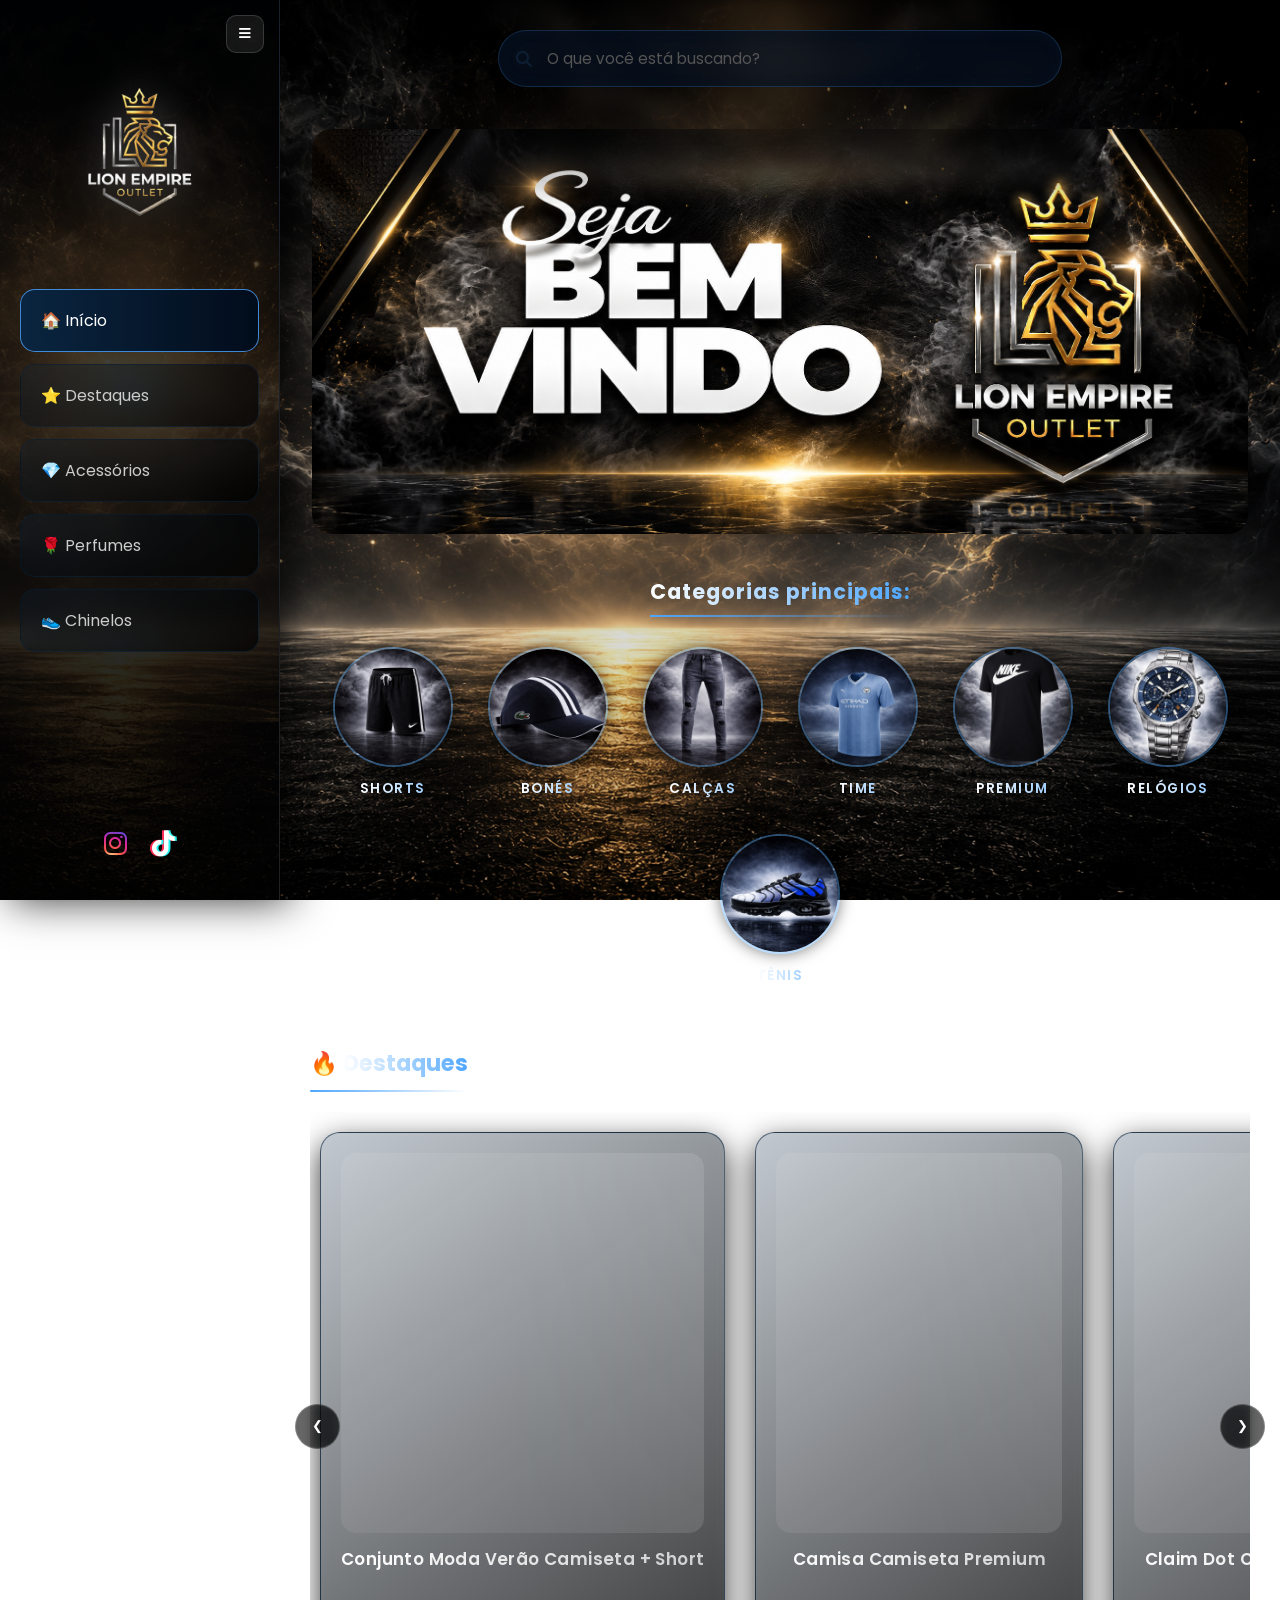
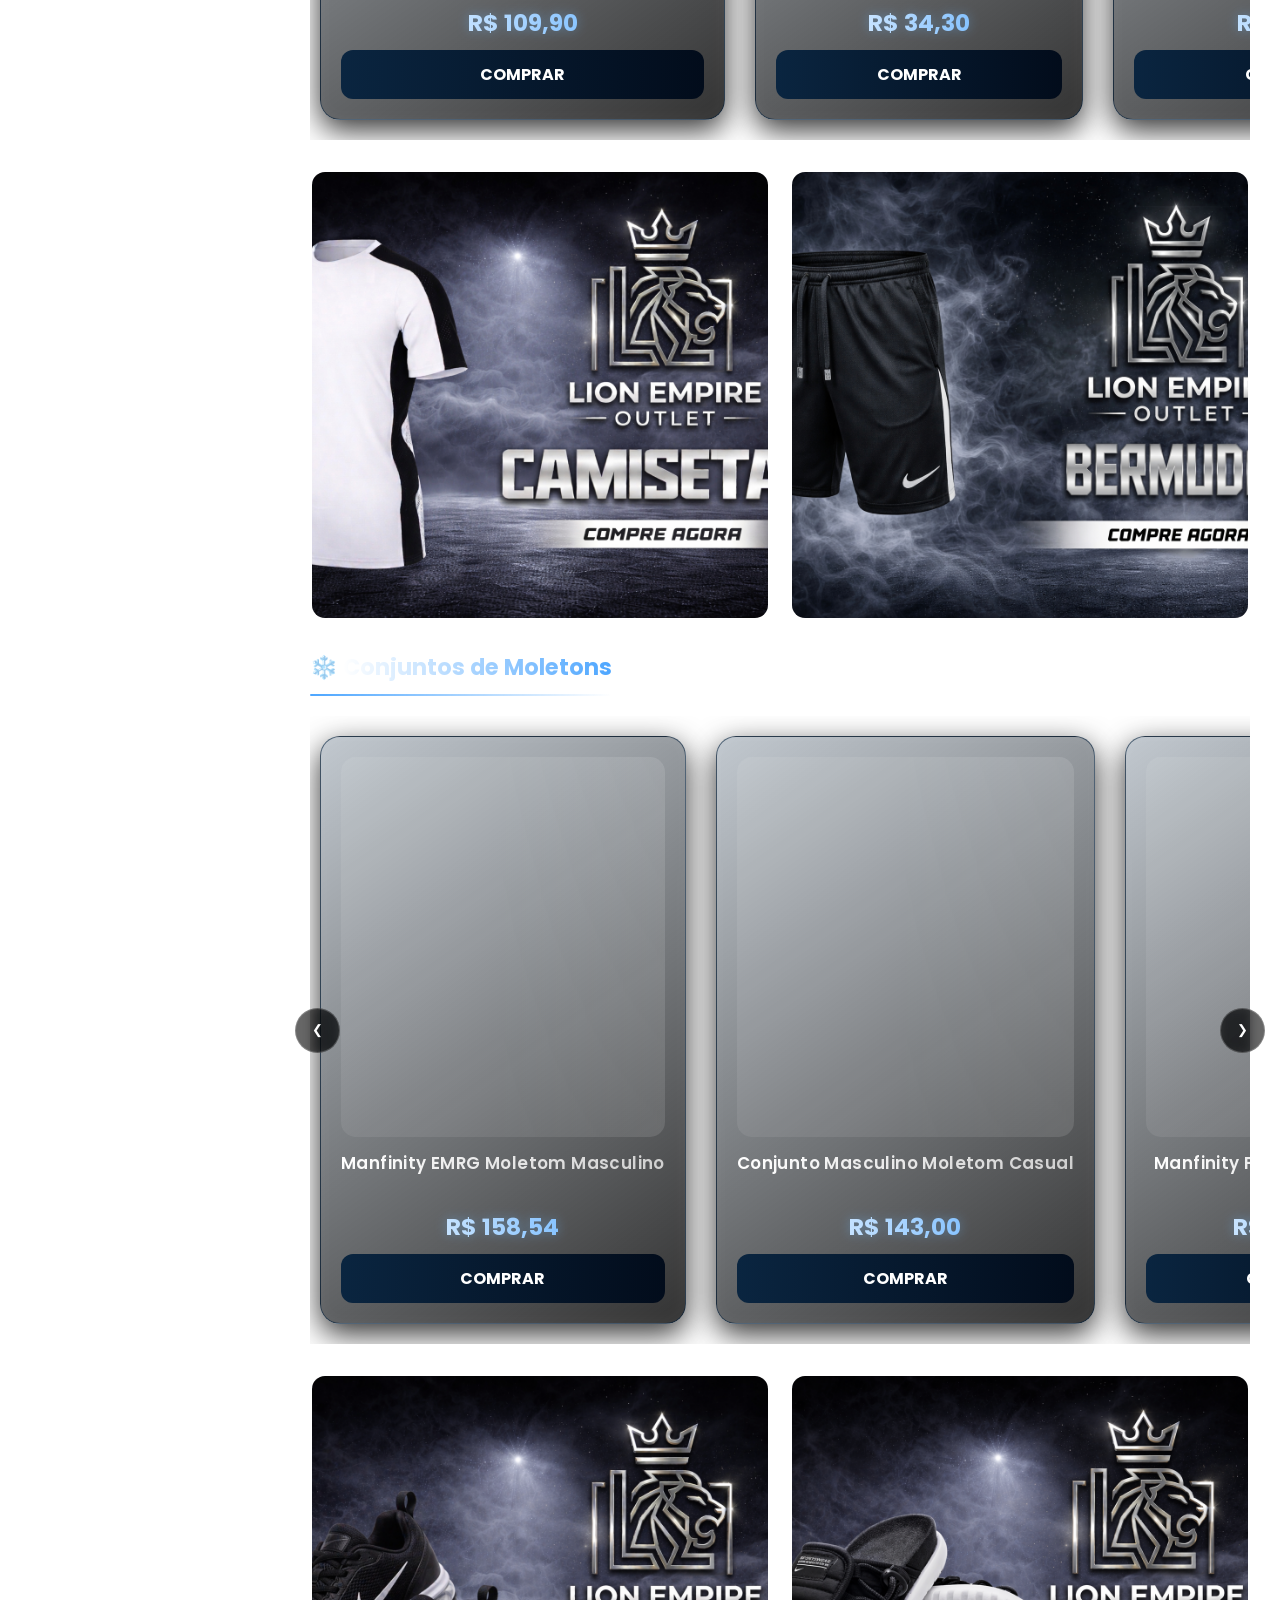
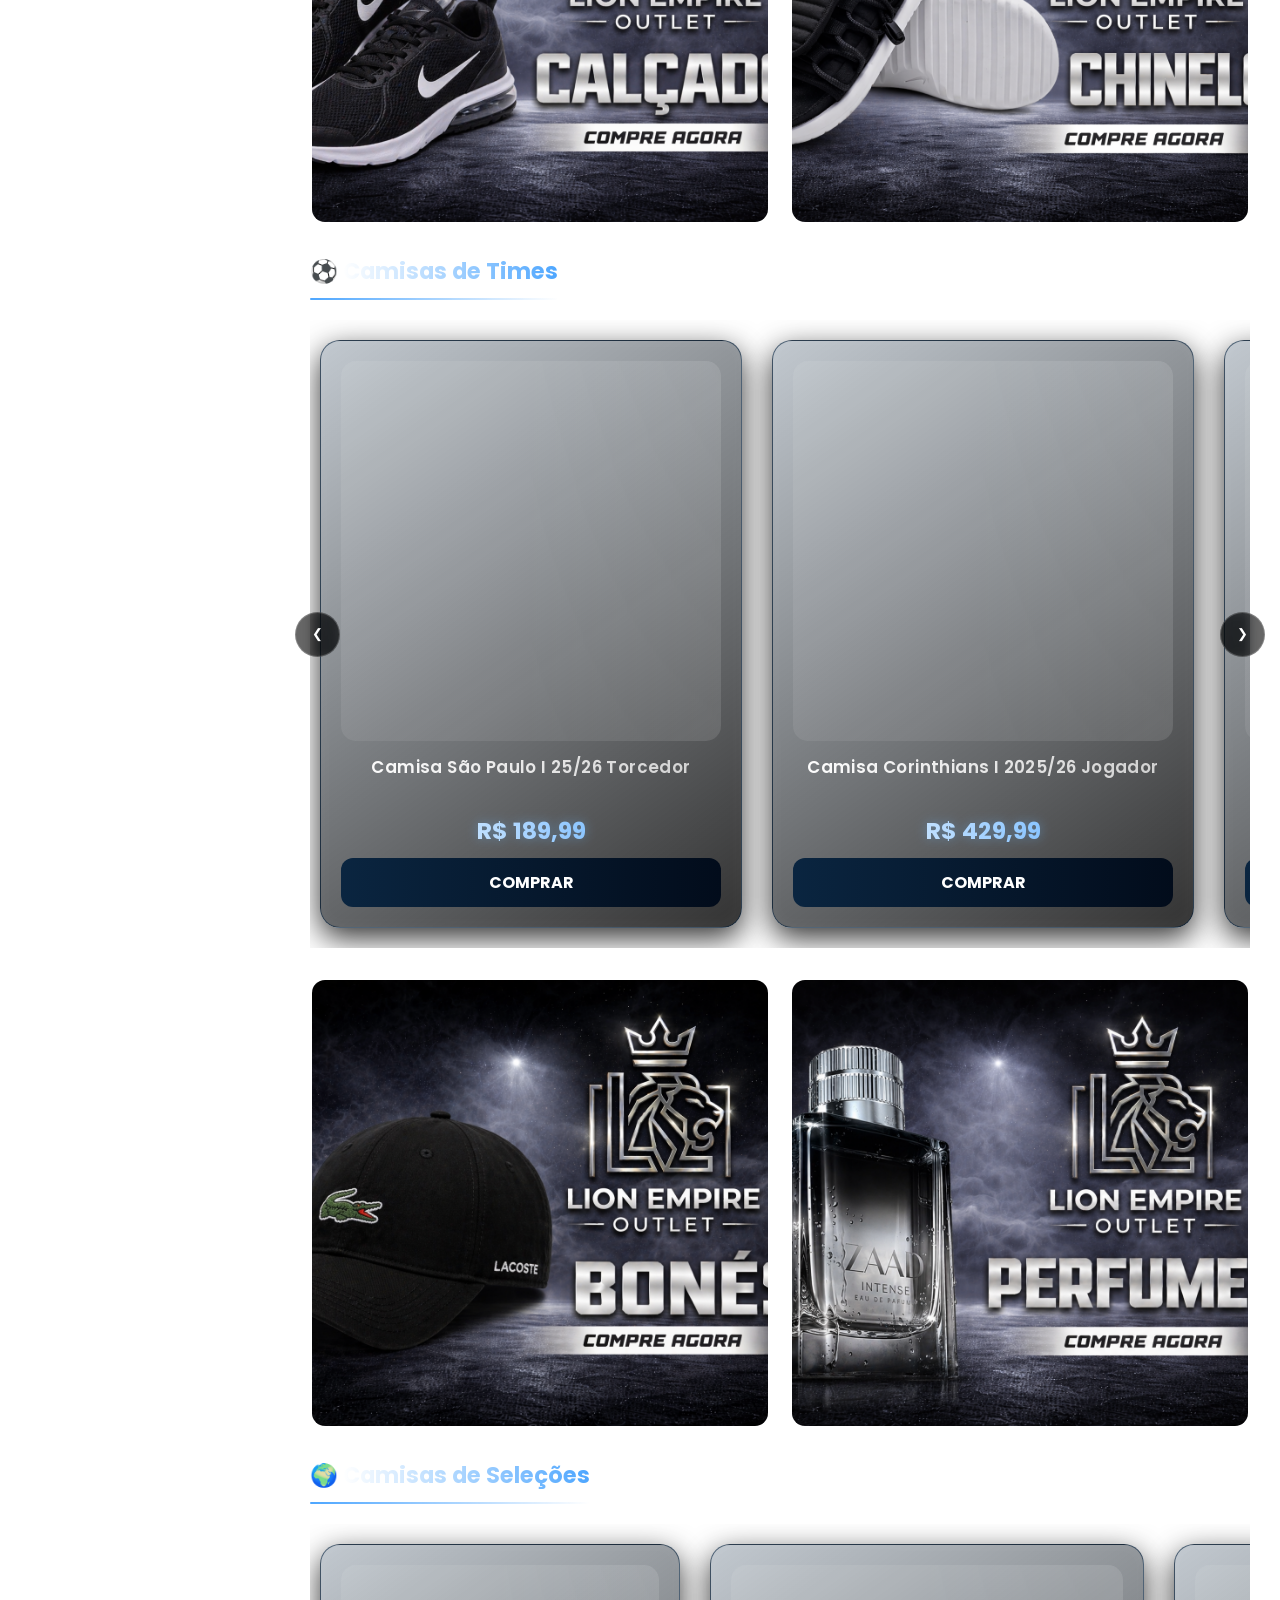
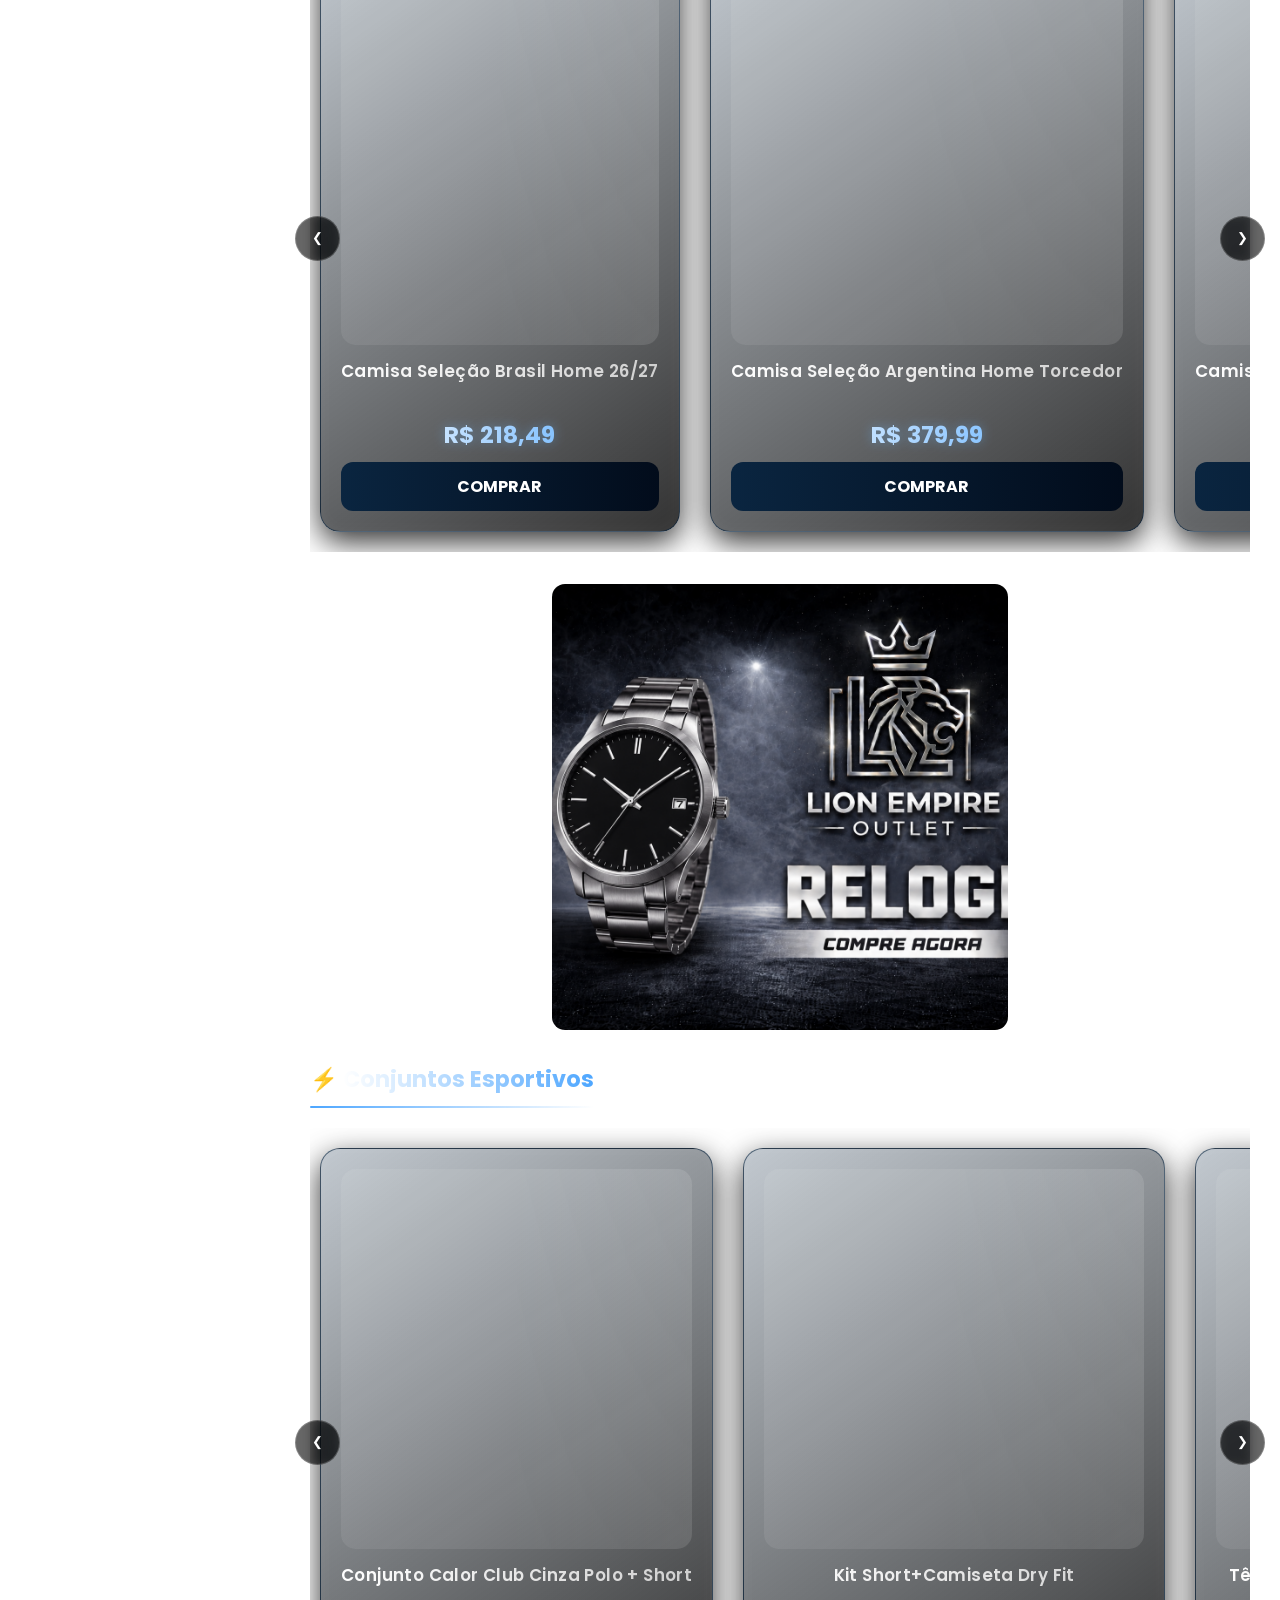
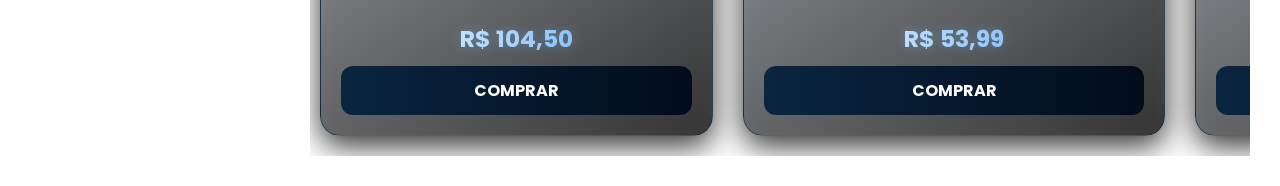
==== commit 2a3ba67a: "Update fmt.Println message from 'Hello' to 'Goodbye'" ====
--- a/dashboard.html
+++ b/dashboard.html
@@ -4,16 +4,6 @@
     <meta charset="UTF-8">
     <meta name="viewport" content="width=device-width, initial-scale=1.0, maximum-scale=1.0, user-scalable=no">
     <title>Lion Empire Outlet</title>
-
-    <!-- Preload: imagens críticas acima da dobra -->
-    <link rel="preload" as="image" href="banner-lion.png">
-    <link rel="preload" as="image" href="logo-transparente.png">
-    <link rel="preload" as="image" href="fundo-fumaca.png">
-    <link rel="preload" as="image" href="img-destaques/p1-frente.png">
-    <link rel="preload" as="image" href="img-destaques/p2-frente.png">
-    <link rel="preload" as="image" href="img-destaques/p3-frente.png">
-    <link rel="preload" as="image" href="img-destaques/p4-frente.png">
-
     <link rel="stylesheet" href="dashboard.css">
     <link href="https://fonts.googleapis.com/css2?family=Poppins:wght@300;500;700&display=swap" rel="stylesheet">
     <link rel="stylesheet" href="https://cdnjs.cloudflare.com/ajax/libs/font-awesome/6.5.0/css/all.min.css">
@@ -27,8 +17,7 @@
             <i class="fas fa-bars"></i>
         </button>
         <div class="logo-box">
-            <!-- fetchpriority="high": logo carrega com prioridade máxima -->
-            <img src="logo-transparente.png" class="logo" width="280" height="140" fetchpriority="high">
+            <img src="logo-transparente.png" class="logo" fetchpriority="high" loading="eager">
         </div>
 
         <ul class="menu">
@@ -76,8 +65,7 @@
             <div class="content-main" id="contentMain">
 
             <section class="banner">
-                <!-- fetchpriority="high" + dimensões: evita CLS e carrega primeiro -->
-                <img src="banner-lion.png" width="1200" height="400" fetchpriority="high" alt="Banner Lion Empire">
+                <img src="banner-lion.png" fetchpriority="high" loading="eager">
             </section>
 
             <section class="categorias-container">
@@ -86,14 +74,13 @@
                 </div>
 
                 <div class="categorias">
-                    <!-- Categorias: loading="lazy" pois ficam abaixo do banner -->
-                    <div class="cat"><img src="imgcategorias/shorts.png" width="120" height="120" loading="lazy" alt="Shorts"><p>Shorts</p></div>
-                    <div class="cat"><img src="imgcategorias/bones.png" width="120" height="120" loading="lazy" alt="Bonés"><p>Bonés</p></div>
-                    <div class="cat"><img src="imgcategorias/calcas.png" width="120" height="120" loading="lazy" alt="Calças"><p>Calças</p></div>
-                    <div class="cat"><img src="imgcategorias/time.png" width="120" height="120" loading="lazy" alt="Time"><p>Time</p></div>
-                    <div class="cat"><img src="imgcategorias/premium.png" width="120" height="120" loading="lazy" alt="Premium"><p>Premium</p></div>
-                    <div class="cat"><img src="imgcategorias/relogios.png" width="120" height="120" loading="lazy" alt="Relógios"><p>Relógios</p></div>
-                    <div class="cat"><img src="imgcategorias/tenis.png" width="120" height="120" loading="lazy" alt="Tênis"><p>Tênis</p></div>
+                    <div class="cat"><img src="imgcategorias/shorts.png" loading="lazy"><p>Shorts</p></div>
+                    <div class="cat"><img src="imgcategorias/bones.png" loading="lazy"><p>Bonés</p></div>
+                    <div class="cat"><img src="imgcategorias/calcas.png" loading="lazy"><p>Calças</p></div>
+                    <div class="cat"><img src="imgcategorias/time.png" loading="lazy"><p>Time</p></div>
+                    <div class="cat"><img src="imgcategorias/premium.png" loading="lazy"><p>Premium</p></div>
+                    <div class="cat"><img src="imgcategorias/relogios.png" loading="lazy"><p>Relógios</p></div>
+                    <div class="cat"><img src="imgcategorias/tenis.png" loading="lazy"><p>Tênis</p></div>
                 </div>
             </section>
 
@@ -105,31 +92,10 @@
                     
                     <div class="grid" id="productSlider">
                         
-                        <!-- Primeiros 4 cards: eager (visíveis ao abrir) -->
-                        <div class="card">
-                            <div class="card-img-container has-hover">
-                                <img src="img-destaques/p1-frente.png" class="img-frente" width="280" height="380" fetchpriority="high" alt="Camiseta Masculina">
-                                <img src="img-destaques/p1-verso.png" class="img-verso" width="280" height="380" loading="lazy" alt="Camiseta Masculina verso">
-                            </div>
-                            <h3>Camiseta Masculina Adulto</h3>
-                            <p>R$ 27,89</p>
-                            <a href="https://onelink.shein.com/3/5n1jg83mvy21" target="_blank" class="buy-btn">COMPRAR</a>
-                        </div>
-
-                        <div class="card">
-                            <div class="card-img-container has-hover">
-                                <img src="img-destaques/p2-frente.png" class="img-frente" width="280" height="380" fetchpriority="high" alt="Manfinity LEGND Camiseta">
-                                <img src="img-destaques/p2-verso.png" class="img-verso" width="280" height="380" loading="lazy" alt="Manfinity LEGND Camiseta verso">
-                            </div>
-                            <h3>Manfinity LEGND Camiseta Minimalista</h3>
-                            <p>R$ 55,96</p>
-                            <a href="https://onelink.shein.com/3/5n1jnmgsvmkj" target="_blank" class="buy-btn">COMPRAR</a>
-                        </div>
-
-                        <div class="card">
-                            <div class="card-img-container has-hover">
-                                <img src="img-destaques/p3-frente.png" class="img-frente" width="280" height="380" fetchpriority="high" alt="Conjunto Moda Verão">
-                                <img src="img-destaques/p3-verso.png" class="img-verso" width="280" height="380" loading="lazy" alt="Conjunto Moda Verão verso">
+                        <div class="card">
+                            <div class="card-img-container has-hover">
+                                <img src="img-destaques/p3-frente.png" class="img-frente" loading="lazy">
+                                <img src="img-destaques/p3-verso.png" class="img-verso" loading="lazy">
                             </div>
                             <h3>Conjunto Moda Verão Camiseta + Short</h3>
                             <p>R$ 109,90</p>
@@ -138,19 +104,18 @@
 
                         <div class="card">
                             <div class="card-img-container has-hover">
-                                <img src="img-destaques/p4-frente.png" class="img-frente" width="280" height="380" fetchpriority="high" alt="Camisa Camiseta Premium">
-                                <img src="img-destaques/p4-verso.png" class="img-verso" width="280" height="380" loading="lazy" alt="Camisa Camiseta Premium verso">
+                                <img src="img-destaques/p4-frente.png" class="img-frente" loading="lazy">
+                                <img src="img-destaques/p4-verso.png" class="img-verso" loading="lazy">
                             </div>
                             <h3>Camisa Camiseta Premium</h3>
                             <p>R$ 34,30</p>
                             <a href="https://onelink.shein.com/3/5n1jxhmd67gi" target="_blank" class="buy-btn">COMPRAR</a>
                         </div>
 
-                        <!-- Demais cards do slider: lazy -->
-                        <div class="card">
-                            <div class="card-img-container has-hover">
-                                <img src="img-destaques/p6-frente.png" class="img-frente" width="280" height="380" loading="lazy" alt="Claim Dot Camiseta">
-                                <img src="img-destaques/p6-verso.png" class="img-verso" width="280" height="380" loading="lazy" alt="Claim Dot Camiseta verso">
+                        <div class="card">
+                            <div class="card-img-container has-hover">
+                                <img src="img-destaques/p6-frente.png" class="img-frente" loading="lazy">
+                                <img src="img-destaques/p6-verso.png" class="img-verso" loading="lazy">
                             </div>
                             <h3>Claim Dot Camiseta Masculina</h3>
                             <p>R$ 59,92</p>
@@ -159,8 +124,8 @@
 
                         <div class="card">
                             <div class="card-img-container has-hover">
-                                <img src="img-destaques/p8-frente.png" class="img-frente" width="280" height="380" loading="lazy" alt="Calça Cargo Masculina">
-                                <img src="img-destaques/p8-verso.png" class="img-verso" width="280" height="380" loading="lazy" alt="Calça Cargo verso">
+                                <img src="img-destaques/p8-frente.png" class="img-frente" loading="lazy">
+                                <img src="img-destaques/p8-verso.png" class="img-verso" loading="lazy">
                             </div>
                             <h3>Calça Cargo Masculina Bolsos Largo</h3>
                             <p>R$ 62,00</p>
@@ -169,8 +134,8 @@
 
                         <div class="card">
                             <div class="card-img-container has-hover">
-                                <img src="img-destaques/p9-frente.png" class="img-frente" width="280" height="380" loading="lazy" alt="Calça Cargo Jeans">
-                                <img src="img-destaques/p9-verso.png" class="img-verso" width="280" height="380" loading="lazy" alt="Calça Cargo Jeans verso">
+                                <img src="img-destaques/p9-frente.png" class="img-frente" loading="lazy">
+                                <img src="img-destaques/p9-verso.png" class="img-verso" loading="lazy">
                             </div>
                             <h3>Calça Cargo Jeans Preto Estonado</h3>
                             <p>R$ 83,00</p>
@@ -179,8 +144,8 @@
 
                         <div class="card">
                             <div class="card-img-container has-hover">
-                                <img src="img-calcas/c1-frente.png" class="img-frente" width="280" height="380" loading="lazy" alt="Calça Moletom Flanelado">
-                                <img src="img-calcas/c1-verso.png" class="img-verso" width="280" height="380" loading="lazy" alt="Calça Moletom Flanelado verso">
+                                <img src="img-calcas/c1-frente.png" class="img-frente" loading="lazy">
+                                <img src="img-calcas/c1-verso.png" class="img-verso" loading="lazy">
                             </div>
                             <h3>Calça Moletom Flanelado Japones</h3>
                             <p>R$ 52,99</p>
@@ -189,8 +154,8 @@
 
                         <div class="card">
                             <div class="card-img-container has-hover">
-                                <img src="img-calcas/c2-frente.png" class="img-frente" width="280" height="380" loading="lazy" alt="Calça Jogger Estampada">
-                                <img src="img-calcas/c2-verso.png" class="img-verso" width="280" height="380" loading="lazy" alt="Calça Jogger verso">
+                                <img src="img-calcas/c2-frente.png" class="img-frente" loading="lazy">
+                                <img src="img-calcas/c2-verso.png" class="img-verso" loading="lazy">
                             </div>
                             <h3>Calça Jogger Estampada</h3>
                             <p>R$ 49,99</p>
@@ -199,8 +164,8 @@
 
                         <div class="card">
                             <div class="card-img-container has-hover">
-                                <img src="img-destaques/p10-frente.png" class="img-frente" width="280" height="380" loading="lazy" alt="Manfinity EMRG Denim">
-                                <img src="img-destaques/p10-verso.png" class="img-verso" width="280" height="380" loading="lazy" alt="Manfinity EMRG Denim verso">
+                                <img src="img-destaques/p10-frente.png" class="img-frente" loading="lazy">
+                                <img src="img-destaques/p10-verso.png" class="img-verso" loading="lazy">
                             </div>
                             <h3>Manfinity EMRG Denim Desgastados</h3>
                             <p>R$ 218,15</p>
@@ -209,8 +174,8 @@
 
                         <div class="card">
                             <div class="card-img-container has-hover">
-                                <img src="img-destaques/p11-frente.png" class="img-frente" width="280" height="380" loading="lazy" alt="Bermuda Jeans Balão">
-                                <img src="img-destaques/p11-verso.png" class="img-verso" width="280" height="380" loading="lazy" alt="Bermuda Jeans verso">
+                                <img src="img-destaques/p11-frente.png" class="img-frente" loading="lazy">
+                                <img src="img-destaques/p11-verso.png" class="img-verso" loading="lazy">
                             </div>
                             <h3>Bermuda Jeans Balão Baggy Preto</h3>
                             <p>R$ 69,98</p>
@@ -219,8 +184,8 @@
 
                         <div class="card">
                             <div class="card-img-container has-hover">
-                                <img src="img-destaques/p12-frente.png" class="img-frente" width="280" height="380" loading="lazy" alt="Short Moletinho">
-                                <img src="img-destaques/p12-verso.png" class="img-verso" width="280" height="380" loading="lazy" alt="Short Moletinho verso">
+                                <img src="img-destaques/p12-frente.png" class="img-frente" loading="lazy">
+                                <img src="img-destaques/p12-verso.png" class="img-verso" loading="lazy">
                             </div>
                             <h3>Short Moletinho Masculino</h3>
                             <p>R$ 42,90</p>
@@ -229,8 +194,8 @@
 
                         <div class="card">
                             <div class="card-img-container has-hover">
-                                <img src="img-shorts/s1-frente.png" class="img-frente" width="280" height="380" loading="lazy" alt="Kit 03 Shorts">
-                                <img src="img-shorts/s1-verso.png" class="img-verso" width="280" height="380" loading="lazy" alt="Kit 03 Shorts verso">
+                                <img src="img-shorts/s1-frente.png" class="img-frente" loading="lazy">
+                                <img src="img-shorts/s1-verso.png" class="img-verso" loading="lazy">
                             </div>
                             <h3>Kit 03 Shorts Masculinos Básicos Sem Logo</h3>
                             <p>R$ 99,90</p>
@@ -239,18 +204,8 @@
 
                         <div class="card">
                             <div class="card-img-container has-hover">
-                                <img src="img-shorts/s2-frente.png" class="img-frente" width="280" height="380" loading="lazy" alt="Kit 3 Bermudas">
-                                <img src="img-shorts/s2-verso.png" class="img-verso" width="280" height="380" loading="lazy" alt="Kit 3 Bermudas verso">
-                            </div>
-                            <h3>Kit 3 Bermudas Masculinas Premium Quiksilver</h3>
-                            <p>R$ 68,90</p>
-                            <a href="https://s.shopee.com.br/9pbVICmbmJ" target="_blank" class="buy-btn">COMPRAR</a>
-                        </div>
-
-                        <div class="card">
-                            <div class="card-img-container has-hover">
-                                <img src="img-shorts/s3-frente.png" class="img-frente" width="280" height="380" loading="lazy" alt="Short Bermuda Premium Boss">
-                                <img src="img-shorts/s3-verso.png" class="img-verso" width="280" height="380" loading="lazy" alt="Short Bermuda Premium Boss verso">
+                                <img src="img-shorts/s3-frente.png" class="img-frente" loading="lazy">
+                                <img src="img-shorts/s3-verso.png" class="img-verso" loading="lazy">
                             </div>
                             <h3>Short Bermuda Premium Boss</h3>
                             <p>R$ 28,90</p>
@@ -259,8 +214,8 @@
 
                         <div class="card">
                             <div class="card-img-container has-hover">
-                                <img src="img-destaques/p13-frente.png" class="img-frente" width="280" height="380" loading="lazy" alt="Blusa Moletom Liso">
-                                <img src="img-destaques/p13-verso.png" class="img-verso" width="280" height="380" loading="lazy" alt="Blusa Moletom Liso verso">
+                                <img src="img-destaques/p13-frente.png" class="img-frente" loading="lazy">
+                                <img src="img-destaques/p13-verso.png" class="img-verso" loading="lazy">
                             </div>
                             <h3>Blusa Moletom Liso Masculino</h3>
                             <p>R$ 55,98</p>
@@ -269,8 +224,8 @@
 
                         <div class="card">
                             <div class="card-img-container has-hover">
-                                <img src="img-destaques/p14-frente.png" class="img-frente" width="280" height="380" loading="lazy" alt="Blusa Frio Paris Moletom">
-                                <img src="img-destaques/p14-verso.png" class="img-verso" width="280" height="380" loading="lazy" alt="Blusa Frio Paris Moletom verso">
+                                <img src="img-destaques/p14-frente.png" class="img-frente" loading="lazy">
+                                <img src="img-destaques/p14-verso.png" class="img-verso" loading="lazy">
                             </div>
                             <h3>Blusa Frio Paris Moletom</h3>
                             <p>R$ 54,90</p>
@@ -279,8 +234,8 @@
 
                         <div class="card">
                             <div class="card-img-container has-hover">
-                                <img src="img-destaques/p15-frente.png" class="img-frente" width="280" height="380" loading="lazy" alt="Boné de beisebol">
-                                <img src="img-destaques/p15-verso.png" class="img-verso" width="280" height="380" loading="lazy" alt="Boné de beisebol verso">
+                                <img src="img-destaques/p15-frente.png" class="img-frente" loading="lazy">
+                                <img src="img-destaques/p15-verso.png" class="img-verso" loading="lazy">
                             </div>
                             <h3>Boné de beisebol ajustável</h3>
                             <p>R$ 28,99</p>
@@ -295,7 +250,7 @@
 
             <section class="sessao-banners-categorias">
                 <div class="banner-categoria" data-filter="camisa">
-                    <img src="banner-camisetas.png" width="600" height="450" loading="lazy" alt="Camisetas">
+                    <img src="banner-camisetas.png" alt="Camisetas" loading="lazy">
                     <div class="overlay-banner">
                         <h2>Camisetas</h2>
                         <a href="#" class="btn-comprar">Comprar Agora</a>
@@ -303,7 +258,7 @@
                 </div>
 
                 <div class="banner-categoria" data-filter="shorts">
-                    <img src="banner-bermudas.png" width="600" height="450" loading="lazy" alt="Bermudas">
+                    <img src="banner-bermudas.png" alt="Bermudas" loading="lazy">
                     <div class="overlay-banner">
                         <h2>Bermudas</h2>
                         <a href="#" class="btn-comprar">Comprar Agora</a>
@@ -321,18 +276,8 @@
                         
                         <div class="card">
                             <div class="card-img-container has-hover">
-                                <img src="img-moletons/m1-frente.png" class="img-frente" width="280" height="380" loading="lazy" alt="Manfinity EMRG 2 Peças Moletom">
-                                <img src="img-moletons/m1-verso.png" class="img-verso" width="280" height="380" loading="lazy" alt="Manfinity EMRG 2 Peças verso">
-                            </div>
-                            <h3>Manfinity EMRG 2 Peças Moletom</h3>
-                            <p>R$ 183,16</p>
-                            <a href="https://onelink.shein.com/3/5n4qs4ux9irh" target="_blank" class="buy-btn">COMPRAR</a>
-                        </div>
-
-                        <div class="card">
-                            <div class="card-img-container has-hover">
-                                <img src="img-moletons/m2-frente.png" class="img-frente" width="280" height="380" loading="lazy" alt="Manfinity EMRG Moletom">
-                                <img src="img-moletons/m2-verso.png" class="img-verso" width="280" height="380" loading="lazy" alt="Manfinity EMRG Moletom verso">
+                                <img src="img-moletons/m2-frente.png" class="img-frente" loading="lazy">
+                                <img src="img-moletons/m2-verso.png" class="img-verso" loading="lazy">
                             </div>
                             <h3>Manfinity EMRG Moletom Masculino</h3>
                             <p>R$ 158,54</p>
@@ -341,8 +286,8 @@
 
                         <div class="card">
                             <div class="card-img-container has-hover">
-                                <img src="img-moletons/m3-frente.png" class="img-frente" width="280" height="380" loading="lazy" alt="Conjunto Masculino Moletom">
-                                <img src="img-moletons/m3-verso.png" class="img-verso" width="280" height="380" loading="lazy" alt="Conjunto Masculino Moletom verso">
+                                <img src="img-moletons/m3-frente.png" class="img-frente" loading="lazy">
+                                <img src="img-moletons/m3-verso.png" class="img-verso" loading="lazy">
                             </div>
                             <h3>Conjunto Masculino Moletom Casual</h3>
                             <p>R$ 143,00</p>
@@ -351,8 +296,8 @@
 
                         <div class="card">
                             <div class="card-img-container has-hover">
-                                <img src="img-moletons/m4-frente.png" class="img-frente" width="280" height="380" loading="lazy" alt="Manfinity Fever City">
-                                <img src="img-moletons/m4-verso.png" class="img-verso" width="280" height="380" loading="lazy" alt="Manfinity Fever City verso">
+                                <img src="img-moletons/m4-frente.png" class="img-frente" loading="lazy">
+                                <img src="img-moletons/m4-verso.png" class="img-verso" loading="lazy">
                             </div>
                             <h3>Manfinity Fever City Conjunto</h3>
                             <p>R$ 174,03</p>
@@ -361,8 +306,8 @@
 
                         <div class="card">
                             <div class="card-img-container has-hover">
-                                <img src="img-moletons/m5-frente.png" class="img-frente" width="280" height="380" loading="lazy" alt="Moletom Masculino com Capuz">
-                                <img src="img-moletons/m5-verso.png" class="img-verso" width="280" height="380" loading="lazy" alt="Moletom Masculino com Capuz verso">
+                                <img src="img-moletons/m5-frente.png" class="img-frente" loading="lazy">
+                                <img src="img-moletons/m5-verso.png" class="img-verso" loading="lazy">
                             </div>
                             <h3>Moletom Masculino com Capuz</h3>
                             <p>R$ 165,90</p>
@@ -371,8 +316,8 @@
 
                         <div class="card">
                             <div class="card-img-container has-hover">
-                                <img src="img-moletons/m6-frente.png" class="img-frente" width="280" height="380" loading="lazy" alt="Manfinity Spaced Out">
-                                <img src="img-moletons/m6-verso.png" class="img-verso" width="280" height="380" loading="lazy" alt="Manfinity Spaced Out verso">
+                                <img src="img-moletons/m6-frente.png" class="img-frente" loading="lazy">
+                                <img src="img-moletons/m6-verso.png" class="img-verso" loading="lazy">
                             </div>
                             <h3>Manfinity Spaced Out Moletom</h3>
                             <p>R$ 192,20</p>
@@ -381,8 +326,8 @@
 
                         <div class="card">
                             <div class="card-img-container has-hover">
-                                <img src="img-moletons/m7-frente.png" class="img-frente" width="280" height="380" loading="lazy" alt="Moletom Estampa de Letras">
-                                <img src="img-moletons/m7-verso.png" class="img-verso" width="280" height="380" loading="lazy" alt="Moletom Estampa verso">
+                                <img src="img-moletons/m7-frente.png" class="img-frente" loading="lazy">
+                                <img src="img-moletons/m7-verso.png" class="img-verso" loading="lazy">
                             </div>
                             <h3>Moletom com Estampa de Letras</h3>
                             <p>R$ 138,50</p>
@@ -391,8 +336,8 @@
 
                         <div class="card">
                             <div class="card-img-container has-hover">
-                                <img src="img-moletons/m8-frente.png" class="img-frente" width="280" height="380" loading="lazy" alt="Conjunto Moletom Básico">
-                                <img src="img-moletons/m8-verso.png" class="img-verso" width="280" height="380" loading="lazy" alt="Conjunto Moletom Básico verso">
+                                <img src="img-moletons/m8-frente.png" class="img-frente" loading="lazy">
+                                <img src="img-moletons/m8-verso.png" class="img-verso" loading="lazy">
                             </div>
                             <h3>Conjunto Moletom Básico Masculino</h3>
                             <p>R$ 125,90</p>
@@ -401,8 +346,8 @@
 
                         <div class="card">
                             <div class="card-img-container has-hover">
-                                <img src="img-moletons/m9-frente.png" class="img-frente" width="280" height="380" loading="lazy" alt="Moletom Urbano Street Style">
-                                <img src="img-moletons/m9-verso.png" class="img-verso" width="280" height="380" loading="lazy" alt="Moletom Urbano verso">
+                                <img src="img-moletons/m9-frente.png" class="img-frente" loading="lazy">
+                                <img src="img-moletons/m9-verso.png" class="img-verso" loading="lazy">
                             </div>
                             <h3>Moletom Urbano Street Style</h3>
                             <p>R$ 155,00</p>
@@ -411,8 +356,8 @@
 
                         <div class="card">
                             <div class="card-img-container has-hover">
-                                <img src="img-moletons/m10-frente.png" class="img-frente" width="280" height="380" loading="lazy" alt="Manfinity EMRG Bloco de Cores">
-                                <img src="img-moletons/m10-verso.png" class="img-verso" width="280" height="380" loading="lazy" alt="Manfinity EMRG Bloco verso">
+                                <img src="img-moletons/m10-frente.png" class="img-frente" loading="lazy">
+                                <img src="img-moletons/m10-verso.png" class="img-verso" loading="lazy">
                             </div>
                             <h3>Manfinity EMRG Bloco de Cores</h3>
                             <p>R$ 168,40</p>
@@ -421,8 +366,8 @@
 
                         <div class="card">
                             <div class="card-img-container has-hover">
-                                <img src="img-moletons/m11-frente.png" class="img-frente" width="280" height="380" loading="lazy" alt="Moletom Fleece Forrado">
-                                <img src="img-moletons/m11-verso.png" class="img-verso" width="280" height="380" loading="lazy" alt="Moletom Fleece verso">
+                                <img src="img-moletons/m11-frente.png" class="img-frente" loading="lazy">
+                                <img src="img-moletons/m11-verso.png" class="img-verso" loading="lazy">
                             </div>
                             <h3>Moletom Fleece Forrado</h3>
                             <p>R$ 189,90</p>
@@ -431,8 +376,8 @@
 
                         <div class="card">
                             <div class="card-img-container has-hover">
-                                <img src="img-moletons/m12-frente.png" class="img-frente" width="280" height="380" loading="lazy" alt="Conjunto Estampa Minimalista">
-                                <img src="img-moletons/m12-verso.png" class="img-verso" width="280" height="380" loading="lazy" alt="Conjunto Estampa verso">
+                                <img src="img-moletons/m12-frente.png" class="img-frente" loading="lazy">
+                                <img src="img-moletons/m12-verso.png" class="img-verso" loading="lazy">
                             </div>
                             <h3>Conjunto Estampa Minimalista</h3>
                             <p>R$ 140,72</p>
@@ -447,14 +392,14 @@
 
             <section class="sessao-banners-categorias">
                 <div class="banner-categoria" data-filter="tenis">
-                    <img src="banner-calçados.png" width="600" height="450" loading="lazy" alt="Calçados">
+                    <img src="banner-calçados.png" alt="Calçados" loading="lazy">
                     <div class="overlay-banner">
                         <h2>Calçados</h2>
                         <a href="#sec-calcados" class="btn-comprar">Comprar Agora</a>
                     </div>
                 </div>
                 <div class="banner-categoria" data-filter="chinelo">
-                    <img src="banner-chinelos.png" width="600" height="450" loading="lazy" alt="Chinelos">
+                    <img src="banner-chinelos.png" alt="Chinelos" loading="lazy">
                     <div class="overlay-banner">
                         <h2>Chinelos</h2>
                         <a href="#sec-chinelos" class="btn-comprar">Comprar Agora</a>
@@ -472,8 +417,8 @@
 
                         <div class="card">
                             <div class="card-img-container has-hover">
-                                <img src="img-times/t1-frente.png" class="img-frente" width="280" height="380" loading="lazy" alt="Camisa São Paulo I">
-                                <img src="img-times/t1-verso.png" class="img-verso" width="280" height="380" loading="lazy" alt="Camisa São Paulo I verso">
+                                <img src="img-times/t1-frente.png" class="img-frente" loading="lazy">
+                                <img src="img-times/t1-verso.png" class="img-verso" loading="lazy">
                             </div>
                             <h3>Camisa São Paulo I 25/26 Torcedor</h3>
                             <p>R$ 189,99</p>
@@ -482,8 +427,8 @@
 
                         <div class="card">
                             <div class="card-img-container has-hover">
-                                <img src="img-times/t2-frente.png" class="img-frente" width="280" height="380" loading="lazy" alt="Camisa Corinthians I">
-                                <img src="img-times/t2-verso.png" class="img-verso" width="280" height="380" loading="lazy" alt="Camisa Corinthians I verso">
+                                <img src="img-times/t2-frente.png" class="img-frente" loading="lazy">
+                                <img src="img-times/t2-verso.png" class="img-verso" loading="lazy">
                             </div>
                             <h3>Camisa Corinthians I 2025/26 Jogador</h3>
                             <p>R$ 429,99</p>
@@ -492,8 +437,8 @@
 
                         <div class="card">
                             <div class="card-img-container has-hover">
-                                <img src="img-times/t3-frente.png" class="img-frente" width="280" height="380" loading="lazy" alt="Camisa Palmeiras I">
-                                <img src="img-times/t3-verso.png" class="img-verso" width="280" height="380" loading="lazy" alt="Camisa Palmeiras I verso">
+                                <img src="img-times/t3-frente.png" class="img-frente" loading="lazy">
+                                <img src="img-times/t3-verso.png" class="img-verso" loading="lazy">
                             </div>
                             <h3>Camisa Palmeiras I 24/25 torcedor</h3>
                             <p>R$ 189,90</p>
@@ -502,52 +447,52 @@
 
                         <div class="card">
                             <div class="card-img-container has-hover">
-                                <img src="img-times/t4-frente.png" class="img-frente" width="280" height="380" loading="lazy" alt="Camisa Flamengo I">
-                                <img src="img-times/t4-verso.png" class="img-verso" width="280" height="380" loading="lazy" alt="Camisa Flamengo I verso">
+                                <img src="img-times/t4-frente.png" class="img-frente" loading="lazy">
+                                <img src="img-times/t4-verso.png" class="img-verso" loading="lazy">
                             </div>
                             <h3>Camisa Flamengo I 25/26 Torcedor</h3>
                             <p>R$ 379,99</p>
-                            <a href="https://click.linksynergy.com/deeplink?id=rVAKHqQVYn0&mid=43984&murl=https%3A%2F%2Fwww.netshoes.com.br%2Fp%2Fcamisa-flamengo-i-2526-sn-torcedor-adidas-masculina-FBA-3565-006" target="_blank" class="buy-btn">COMPRAR</a>
-                        </div>
-
-                        <div class="card">
-                            <div class="card-img-container has-hover">
-                                <img src="img-times/t5-frente.png" class="img-frente" width="280" height="380" loading="lazy" alt="Camisa Botafogo I">
-                                <img src="img-times/t5-verso.png" class="img-verso" width="280" height="380" loading="lazy" alt="Camisa Botafogo I verso">
+                            <a href="https://click.linksynergy.com/deeplink?id=rVAKHqQVYn0&mid=43984&murl=https%3A%2F%2Fwww.netshoes.com.br%2Fp%2Fcamisa-flamengo-i-2526-sn-torcedor-adidas-masculina-FBA-3565-006%3Faf_sub1%3D43984%26pid%3Drakuten_int%26af_channel%3DAffiliates%26af_media_type%3Dweb%26af_adset_id%3D43984%26af_sub_siteID%3DrVAKHqQVYn0-UOdvueoBWy3vxFErXuw5Aw%26af_click_lookback%3D7d%26clickid%3DrVAKHqQVYn0-UOdvueoBWy3vxFErXuw5Aw%26is_retargeting%3Dtrue%26campaign%3Dafil_rakuten%26utm_source%3Dme-s_pgit__%26utm_medium%3Dpost%26utm_campaign%3Dme-s_pgit-_-tnfild__tca___-_-post-_-_var_me_pgit_%253A%253AN3T%253AAF-PG-00-00-00-TD-00-MAS-00%253AN3T%253A%253A_Gilmar%2520Oliveira%2520Da%2520Cruz_%26utm_term%3DrVAKHqQVYn0-UOdvueoBWy3vxFErXuw5Aw%26utm_content%3DrVAKHqQVYn0-UOdvueoBWy3vxFErXuw5Aw%26ranMID%3D43984%26ranU1%3D%26ranEAID%3DrVAKHqQVYn0-UOdvueoBWy3vxFErXuw5Aw%26ranSiteID%3DrVAKHqQVYn0-UOdvueoBWy3vxFErXuw5Aw" target="_blank" class="buy-btn">COMPRAR</a>
+                        </div>
+
+                        <div class="card">
+                            <div class="card-img-container has-hover">
+                                <img src="img-times/t5-frente.png" class="img-frente" loading="lazy">
+                                <img src="img-times/t5-verso.png" class="img-verso" loading="lazy">
                             </div>
                             <h3>Camisa Botafogo I 25/26 Torcedor</h3>
                             <p>R$ 123,49</p>
-                            <a href="https://click.linksynergy.com/deeplink?id=rVAKHqQVYn0&mid=43984&murl=https%3A%2F%2Fwww.netshoes.com.br%2Fp%2Fcamisa-botafogo-i-2526-sn-torcedor-reebok-masculina-D19-809O-028" target="_blank" class="buy-btn">COMPRAR</a>
-                        </div>
-
-                        <div class="card">
-                            <div class="card-img-container has-hover">
-                                <img src="img-times/t6-frente.png" class="img-frente" width="280" height="380" loading="lazy" alt="Camisa Vasco I">
-                                <img src="img-times/t6-verso.png" class="img-verso" width="280" height="380" loading="lazy" alt="Camisa Vasco I verso">
+                            <a href="https://click.linksynergy.com/deeplink?id=rVAKHqQVYn0&mid=43984&murl=https%3A%2F%2Fwww.netshoes.com.br%2Fp%2Fcamisa-botafogo-i-2526-sn-torcedor-reebok-masculina-D19-809O-028%3Faf_sub1%3D43984%26pid%3Drakuten_int%26af_channel%3DAffiliates%26af_media_type%3Dweb%26af_adset_id%3D43984%26af_sub_siteID%3DrVAKHqQVYn0-L47s4ZcSUdrNrUnFf86k.A%26af_click_lookback%3D7d%26clickid%3DrVAKHqQVYn0-L47s4ZcSUdrNrUnFf86k.A%26is_retargeting%3Dtrue%26campaign%3Dafil_rakuten%26utm_source%3Dme-s_pgit__%26utm_medium%3Dpost%26utm_campaign%3Dme-s_pgit-_-tnfild__tca___-_-post-_-_var_me_pgit_%253A%253AN3T%253AAF-PG-00-00-00-TD-00-MAS-00%253AN3T%253A%253A_Gilmar%2520Oliveira%2520Da%2520Cruz_%26utm_term%3DrVAKHqQVYn0-L47s4ZcSUdrNrUnFf86k.A%26utm_content%3DrVAKHqQVYn0-L47s4ZcSUdrNrUnFf86k.A%26ranMID%3D43984%26ranU1%3D%26ranEAID%3DrVAKHqQVYn0-L47s4ZcSUdrNrUnFf86k.A%26ranSiteID%3DrVAKHqQVYn0-L47s4ZcSUdrNrUnFf86k.A" target="_blank" class="buy-btn">COMPRAR</a>
+                        </div>
+
+                        <div class="card">
+                            <div class="card-img-container has-hover">
+                                <img src="img-times/t6-frente.png" class="img-frente" loading="lazy">
+                                <img src="img-times/t6-verso.png" class="img-verso" loading="lazy">
                             </div>
                             <h3>Camisa Vasco I 25/26 Jogador</h3>
                             <p>R$ 209,90</p>
-                            <a href="https://click.linksynergy.com/deeplink?id=rVAKHqQVYn0&mid=43984&murl=https%3A%2F%2Fwww.netshoes.com.br%2Fp%2Fcamisa-vasco-i-2526-sn-jogador-kappa-masculino-D24-7038-026" target="_blank" class="buy-btn">COMPRAR</a>
-                        </div>
-
-                        <div class="card">
-                            <div class="card-img-container has-hover">
-                                <img src="img-times/t7-frente.png" class="img-frente" width="280" height="380" loading="lazy" alt="Camisa Santos">
-                                <img src="img-times/t7-verso.png" class="img-verso" width="280" height="380" loading="lazy" alt="Camisa Santos verso">
+                            <a href="https://click.linksynergy.com/deeplink?id=rVAKHqQVYn0&mid=43984&murl=https%3A%2F%2Fwww.netshoes.com.br%2Fp%2Fcamisa-vasco-i-2526-sn-jogador-kappa-masculino-D24-7038-026%3Faf_sub1%3D43984%26pid%3Drakuten_int%26af_channel%3DAffiliates%26af_media_type%3Dweb%26af_adset_id%3D43984%26af_sub_siteID%3DrVAKHqQVYn0-NJ4l1L1HCE8piV_0Olv_iA%26af_click_lookback%3D7d%26clickid%3DrVAKHqQVYn0-NJ4l1L1HCE8piV_0Olv_iA%26is_retargeting%3Dtrue%26campaign%3Dafil_rakuten%26utm_source%3Dme-s_pgit__%26utm_medium%3Dpost%26utm_campaign%3Dme-s_pgit-_-tnfild__tca___-_-post-_-_var_me_pgit_%253A%253AN3T%253AAF-PG-00-00-00-TD-00-MAS-00%253AN3T%253A%253A_Gilmar%2520Oliveira%2520Da%2520Cruz_%26utm_term%3DrVAKHqQVYn0-NJ4l1L1HCE8piV_0Olv_iA%26utm_content%3DrVAKHqQVYn0-NJ4l1L1HCE8piV_0Olv_iA%26ranMID%3D43984%26ranU1%3D%26ranEAID%3DrVAKHqQVYn0-NJ4l1L1HCE8piV_0Olv_iA%26ranSiteID%3DrVAKHqQVYn0-NJ4l1L1HCE8piV_0Olv_iA" target="_blank" class="buy-btn">COMPRAR</a>
+                        </div>
+
+                        <div class="card">
+                            <div class="card-img-container has-hover">
+                                <img src="img-times/t7-frente.png" class="img-frente" loading="lazy">
+                                <img src="img-times/t7-verso.png" class="img-verso" loading="lazy">
                             </div>
                             <h3>Camisa Santos 25/26 Torcedor</h3>
                             <p>R$ 170,99</p>
-                            <a href="https://click.linksynergy.com/deeplink?id=rVAKHqQVYn0&mid=43984&murl=https%3A%2F%2Fwww.netshoes.com.br%2Fp%2Fcamisa-santos-2526-sn-torcedor-edicao-especial-umbro-masculina-2IB-2265-108" target="_blank" class="buy-btn">COMPRAR</a>
-                        </div>
-
-                        <div class="card">
-                            <div class="card-img-container has-hover">
-                                <img src="img-times/t8-frente.png" class="img-frente" width="280" height="380" loading="lazy" alt="Camisa Atlético Mineiro">
-                                <img src="img-times/t8-verso.png" class="img-verso" width="280" height="380" loading="lazy" alt="Camisa Atlético Mineiro verso">
+                            <a href="https://click.linksynergy.com/deeplink?id=rVAKHqQVYn0&mid=43984&murl=https%3A%2F%2Fwww.netshoes.com.br%2Fp%2Fcamisa-santos-2526-sn-torcedor-edicao-especial-umbro-masculina-2IB-2265-108%3Faf_sub1%3D43984%26pid%3Drakuten_int%26af_channel%3DAffiliates%26af_media_type%3Dweb%26af_adset_id%3D43984%26af_sub_siteID%3DrVAKHqQVYn0-o8uykjazWPm8O5qeBX5C_A%26af_click_lookback%3D7d%26clickid%3DrVAKHqQVYn0-o8uykjazWPm8O5qeBX5C_A%26is_retargeting%3Dtrue%26campaign%3Dafil_rakuten%26utm_source%3Dme-s_pgit__%26utm_medium%3Dpost%26utm_campaign%3Dme-s_pgit-_-tnfild__tca___-_-post-_-_var_me_pgit_%253A%253AN3T%253AAF-PG-00-00-00-TD-00-MAS-00%253AN3T%253A%253A_Gilmar%2520Oliveira%2520Da%2520Cruz_%26utm_term%3DrVAKHqQVYn0-o8uykjazWPm8O5qeBX5C_A%26utm_content%3DrVAKHqQVYn0-o8uykjazWPm8O5qeBX5C_A%26ranMID%3D43984%26ranU1%3D%26ranEAID%3DrVAKHqQVYn0-o8uykjazWPm8O5qeBX5C_A%26ranSiteID%3DrVAKHqQVYn0-o8uykjazWPm8O5qeBX5C_A" target="_blank" class="buy-btn">COMPRAR</a>
+                        </div>
+
+                        <div class="card">
+                            <div class="card-img-container has-hover">
+                                <img src="img-times/t8-frente.png" class="img-frente" loading="lazy">
+                                <img src="img-times/t8-verso.png" class="img-verso" loading="lazy">
                             </div>
                             <h3>Camisa Atlético Mineiro I 23/24 Torcedor</h3>
                             <p>R$ 249,90</p>
-                            <a href="https://click.linksynergy.com/deeplink?id=rVAKHqQVYn0&mid=43984&murl=https%3A%2F%2Fwww.netshoes.com.br%2Fp%2Fcamisa-atletico-mineiro-i-2324-sn-torcedor-adidas-masculina-FB8-4620-026" target="_blank" class="buy-btn">COMPRAR</a>
+                            <a href="https://click.linksynergy.com/deeplink?id=rVAKHqQVYn0&mid=43984&murl=https%3A%2F%2Fwww.netshoes.com.br%2Fp%2Fcamisa-atletico-mineiro-i-2324-sn-torcedor-adidas-masculina-FB8-4620-026%3Faf_sub1%3D43984%26pid%3Drakuten_int%26af_channel%3DAffiliates%26af_media_type%3Dweb%26af_adset_id%3D43984%26af_sub_siteID%3DrVAKHqQVYn0-y74l42IOvBpCiSCI5.TFDQ%26af_click_lookback%3D7d%26clickid%3DrVAKHqQVYn0-y74l42IOvBpCiSCI5.TFDQ%26is_retargeting%3Dtrue%26campaign%3Dafil_rakuten%26utm_source%3Dme-s_pgit__%26utm_medium%3Dpost%26utm_campaign%3Dme-s_pgit-_-tnfild__tca___-_-post-_-_var_me_pgit_%253A%253AN3T%253AAF-PG-00-00-00-TD-00-MAS-00%253AN3T%253A%253A_Gilmar%2520Oliveira%2520Da%2520Cruz_%26utm_term%3DrVAKHqQVYn0-y74l42IOvBpCiSCI5.TFDQ%26utm_content%3DrVAKHqQVYn0-y74l42IOvBpCiSCI5.TFDQ%26ranMID%3D43984%26ranU1%3D%26ranEAID%3DrVAKHqQVYn0-y74l42IOvBpCiSCI5.TFDQ%26ranSiteID%3DrVAKHqQVYn0-y74l42IOvBpCiSCI5.TFDQ" target="_blank" class="buy-btn">COMPRAR</a>
                         </div>
 
                     </div>
@@ -556,12 +501,13 @@
                 </div>
             </section>
 
+            <!-- Camisas extras - só aparecem no filtro -->
             <section class="produtos sec-hidden" id="sec-times-extra">
                 <div class="grid" id="timesExtraSlider">
                     <div class="card">
                         <div class="card-img-container has-hover">
-                            <img src="img-times/t9-frente.png" class="img-frente" width="280" height="380" loading="lazy" alt="Camisa Grêmio I">
-                            <img src="img-times/t9-verso.png" class="img-verso" width="280" height="380" loading="lazy" alt="Camisa Grêmio I verso">
+                            <img src="img-times/t9-frente.png" class="img-frente" loading="lazy">
+                            <img src="img-times/t9-verso.png" class="img-verso" loading="lazy">
                         </div>
                         <h3>Camisa Grêmio I 26/27 s/n Torcedor</h3>
                         <p>R$ 379,99</p>
@@ -569,8 +515,8 @@
                     </div>
                     <div class="card">
                         <div class="card-img-container has-hover">
-                            <img src="img-times/t10-frente.png" class="img-frente" width="280" height="380" loading="lazy" alt="Camisa Cruzeiro II">
-                            <img src="img-times/t10-verso.png" class="img-verso" width="280" height="380" loading="lazy" alt="Camisa Cruzeiro II verso">
+                            <img src="img-times/t10-frente.png" class="img-frente" loading="lazy">
+                            <img src="img-times/t10-verso.png" class="img-verso" loading="lazy">
                         </div>
                         <h3>Camisa Cruzeiro II 25/26 s/n Torcedor</h3>
                         <p>R$ 151,99</p>
@@ -581,14 +527,14 @@
 
             <section class="sessao-banners-categorias">
                 <div class="banner-categoria" data-filter="bones">
-                    <img src="banner-bones.png" width="600" height="450" loading="lazy" alt="Bonés">
+                    <img src="banner-bones.png" alt="Bonés" loading="lazy">
                     <div class="overlay-banner">
                         <h2>Bonés</h2>
                         <a href="#sec-bones" class="btn-comprar">Comprar Agora</a>
                     </div>
                 </div>
                 <div class="banner-categoria" data-filter="perfume">
-                    <img src="banner-perfumes.png" width="600" height="450" loading="lazy" alt="Perfumes">
+                    <img src="banner-perfumes.png" alt="Perfumes" loading="lazy">
                     <div class="overlay-banner">
                         <h2>Perfumes</h2>
                         <a href="#sec-perfumes" class="btn-comprar">Comprar Agora</a>
@@ -598,60 +544,60 @@
 
             <section class="produtos sec-hidden" id="sec-bones">
                 <div class="grid" id="bonesSlider">
-                    <div class="card">
-                        <div class="card-img-container has-hover">
-                            <img src="img-bones/b1-frente.png" class="img-frente" width="280" height="380" loading="lazy" alt="Bone Vinty Destroyed">
-                            <img src="img-bones/b1-verso.png" class="img-verso" width="280" height="380" loading="lazy" alt="Bone Vinty verso">
-                        </div>
-                        <h3>Bone Vinty Algodão Destroyed</h3>
-                        <p>R$ 42,60</p>
-                        <a href="https://s.shopee.com.br/9pb5bE2oka" target="_blank" class="buy-btn">COMPRAR</a>
-                    </div>
-                    <div class="card">
-                        <div class="card-img-container has-hover">
-                            <img src="img-bones/b2-frente.png" class="img-frente" width="280" height="380" loading="lazy" alt="Boné Mercedes Petronas">
-                            <img src="img-bones/b2-verso.png" class="img-verso" width="280" height="380" loading="lazy" alt="Boné Mercedes verso">
-                        </div>
-                        <h3>Boné Mercedes Bens Petronas Strapback</h3>
-                        <p>R$ 49,90</p>
-                        <a href="https://s.shopee.com.br/5flWe13aWu" target="_blank" class="buy-btn">COMPRAR</a>
-                    </div>
-                    <div class="card">
-                        <div class="card-img-container has-hover">
-                            <img src="img-bones/b3-frente.png" class="img-frente" width="280" height="380" loading="lazy" alt="Boné Five Panel">
-                            <img src="img-bones/b3-verso.png" class="img-verso" width="280" height="380" loading="lazy" alt="Boné Five Panel verso">
-                        </div>
-                        <h3>Boné Five Panel Aba Reta</h3>
-                        <p>R$ 46,90</p>
-                        <a href="https://s.shopee.com.br/70GuEcPbdY" target="_blank" class="buy-btn">COMPRAR</a>
-                    </div>
-                    <div class="card">
-                        <div class="card-img-container has-hover">
-                            <img src="img-bones/b4-frente.png" class="img-frente" width="280" height="380" loading="lazy" alt="Boné Fé Hype">
-                            <img src="img-bones/b4-verso.png" class="img-verso" width="280" height="380" loading="lazy" alt="Boné Fé Hype verso">
-                        </div>
-                        <h3>Boné Fé Hype Original Aba Curva</h3>
-                        <p>R$ 39,90</p>
-                        <a href="https://s.shopee.com.br/70GuF02A7N" target="_blank" class="buy-btn">COMPRAR</a>
-                    </div>
-                    <div class="card">
-                        <div class="card-img-container has-hover">
-                            <img src="img-bones/b5-frente.png" class="img-frente" width="280" height="380" loading="lazy" alt="Boné Anth co NYC">
-                            <img src="img-bones/b5-verso.png" class="img-verso" width="280" height="380" loading="lazy" alt="Boné Anth co verso">
-                        </div>
-                        <h3>Boné Anth co. NYC Fita New York</h3>
-                        <p>R$ 54,98</p>
-                        <a href="https://s.shopee.com.br/6fe3qku8lU" target="_blank" class="buy-btn">COMPRAR</a>
-                    </div>
-                    <div class="card">
-                        <div class="card-img-container has-hover">
-                            <img src="img-bones/b6-frente.png" class="img-frente" width="280" height="380" loading="lazy" alt="Boné Quiksilver">
-                            <img src="img-bones/b6-verso.png" class="img-verso" width="280" height="380" loading="lazy" alt="Boné Quiksilver verso">
-                        </div>
-                        <h3>Boné Quiksilver Masculino</h3>
-                        <p>R$ 43,50</p>
-                        <a href="https://s.shopee.com.br/9ALOpoQevY" target="_blank" class="buy-btn">COMPRAR</a>
-                    </div>
+                        <div class="card">
+                            <div class="card-img-container has-hover">
+                                <img src="img-bones/b1-frente.png" class="img-frente" loading="lazy">
+                                <img src="img-bones/b1-verso.png" class="img-verso" loading="lazy">
+                            </div>
+                            <h3>Bone Vinty Algodão Destroyed</h3>
+                            <p>R$ 42,60</p>
+                            <a href="https://s.shopee.com.br/9pb5bE2oka" target="_blank" class="buy-btn">COMPRAR</a>
+                        </div>
+                        <div class="card">
+                            <div class="card-img-container has-hover">
+                                <img src="img-bones/b2-frente.png" class="img-frente" loading="lazy">
+                                <img src="img-bones/b2-verso.png" class="img-verso" loading="lazy">
+                            </div>
+                            <h3>Boné Mercedes Bens Petronas Strapback</h3>
+                            <p>R$ 49,90</p>
+                            <a href="https://s.shopee.com.br/5flWe13aWu" target="_blank" class="buy-btn">COMPRAR</a>
+                        </div>
+                        <div class="card">
+                            <div class="card-img-container has-hover">
+                                <img src="img-bones/b3-frente.png" class="img-frente" loading="lazy">
+                                <img src="img-bones/b3-verso.png" class="img-verso" loading="lazy">
+                            </div>
+                            <h3>Boné Five Panel Aba Reta</h3>
+                            <p>R$ 46,90</p>
+                            <a href="https://s.shopee.com.br/70GuEcPbdY" target="_blank" class="buy-btn">COMPRAR</a>
+                        </div>
+                        <div class="card">
+                            <div class="card-img-container has-hover">
+                                <img src="img-bones/b4-frente.png" class="img-frente" loading="lazy">
+                                <img src="img-bones/b4-verso.png" class="img-verso" loading="lazy">
+                            </div>
+                            <h3>Boné Fé Hype Original Aba Curva</h3>
+                            <p>R$ 39,90</p>
+                            <a href="https://s.shopee.com.br/70GuF02A7N" target="_blank" class="buy-btn">COMPRAR</a>
+                        </div>
+                        <div class="card">
+                            <div class="card-img-container has-hover">
+                                <img src="img-bones/b5-frente.png" class="img-frente" loading="lazy">
+                                <img src="img-bones/b5-verso.png" class="img-verso" loading="lazy">
+                            </div>
+                            <h3>Boné Anth co. NYC Fita New York</h3>
+                            <p>R$ 54,98</p>
+                            <a href="https://s.shopee.com.br/6fe3qku8lU" target="_blank" class="buy-btn">COMPRAR</a>
+                        </div>
+                        <div class="card">
+                            <div class="card-img-container has-hover">
+                                <img src="img-bones/b6-frente.png" class="img-frente" loading="lazy">
+                                <img src="img-bones/b6-verso.png" class="img-verso" loading="lazy">
+                            </div>
+                            <h3>Boné Quiksilver Masculino</h3>
+                            <p>R$ 43,50</p>
+                            <a href="https://s.shopee.com.br/9ALOpoQevY" target="_blank" class="buy-btn">COMPRAR</a>
+                        </div>
                 </div>
             </section>
 
@@ -662,8 +608,8 @@
                     <div class="grid" id="selecoesSlider">
                         <div class="card">
                             <div class="card-img-container has-hover">
-                                <img src="img-selecoes/s1-frente.png" class="img-frente" width="280" height="380" loading="lazy" alt="Camisa Brasil Home">
-                                <img src="img-selecoes/s1-verso.png" class="img-verso" width="280" height="380" loading="lazy" alt="Camisa Brasil verso">
+                                <img src="img-selecoes/s1-frente.png" class="img-frente" loading="lazy">
+                                <img src="img-selecoes/s1-verso.png" class="img-verso" loading="lazy">
                             </div>
                             <h3>Camisa Seleção Brasil Home 26/27</h3>
                             <p>R$ 218,49</p>
@@ -671,8 +617,8 @@
                         </div>
                         <div class="card">
                             <div class="card-img-container has-hover">
-                                <img src="img-selecoes/s2-frente.png" class="img-frente" width="280" height="380" loading="lazy" alt="Camisa Argentina Home">
-                                <img src="img-selecoes/s2-verso.png" class="img-verso" width="280" height="380" loading="lazy" alt="Camisa Argentina verso">
+                                <img src="img-selecoes/s2-frente.png" class="img-frente" loading="lazy">
+                                <img src="img-selecoes/s2-verso.png" class="img-verso" loading="lazy">
                             </div>
                             <h3>Camisa Seleção Argentina Home Torcedor</h3>
                             <p>R$ 379,99</p>
@@ -680,8 +626,8 @@
                         </div>
                         <div class="card">
                             <div class="card-img-container has-hover">
-                                <img src="img-selecoes/s3-frente.png" class="img-frente" width="280" height="380" loading="lazy" alt="Camisa Alemanha Home">
-                                <img src="img-selecoes/s3-verso.png" class="img-verso" width="280" height="380" loading="lazy" alt="Camisa Alemanha verso">
+                                <img src="img-selecoes/s3-frente.png" class="img-frente" loading="lazy">
+                                <img src="img-selecoes/s3-verso.png" class="img-verso" loading="lazy">
                             </div>
                             <h3>Camisa Seleção Alemanha Home Torcedor</h3>
                             <p>R$ 379,99</p>
@@ -689,8 +635,8 @@
                         </div>
                         <div class="card">
                             <div class="card-img-container has-hover">
-                                <img src="img-selecoes/s4-frente.png" class="img-frente" width="280" height="380" loading="lazy" alt="Camisa Itália Home">
-                                <img src="img-selecoes/s4-verso.png" class="img-verso" width="280" height="380" loading="lazy" alt="Camisa Itália verso">
+                                <img src="img-selecoes/s4-frente.png" class="img-frente" loading="lazy">
+                                <img src="img-selecoes/s4-verso.png" class="img-verso" loading="lazy">
                             </div>
                             <h3>Camisa Seleção Itália Home Torcedor</h3>
                             <p>R$ 379,99</p>
@@ -698,8 +644,8 @@
                         </div>
                         <div class="card">
                             <div class="card-img-container has-hover">
-                                <img src="img-selecoes/s5-frente.png" class="img-frente" width="280" height="380" loading="lazy" alt="Camisa Espanha Home">
-                                <img src="img-selecoes/s5-verso.png" class="img-verso" width="280" height="380" loading="lazy" alt="Camisa Espanha verso">
+                                <img src="img-selecoes/s5-frente.png" class="img-frente" loading="lazy">
+                                <img src="img-selecoes/s5-verso.png" class="img-verso" loading="lazy">
                             </div>
                             <h3>Camisa Seleção Espanha Home Torcedor</h3>
                             <p>R$ 379,99</p>
@@ -707,8 +653,8 @@
                         </div>
                         <div class="card">
                             <div class="card-img-container has-hover">
-                                <img src="img-selecoes/s6-frente.png" class="img-frente" width="280" height="380" loading="lazy" alt="Camisa Portugal Home">
-                                <img src="img-selecoes/s6-verso.png" class="img-verso" width="280" height="380" loading="lazy" alt="Camisa Portugal verso">
+                                <img src="img-selecoes/s6-frente.png" class="img-frente" loading="lazy">
+                                <img src="img-selecoes/s6-verso.png" class="img-verso" loading="lazy">
                             </div>
                             <h3>Camisa Seleção Portugal Home Torcedor</h3>
                             <p>R$ 427,49</p>
@@ -716,8 +662,8 @@
                         </div>
                         <div class="card">
                             <div class="card-img-container has-hover">
-                                <img src="img-selecoes/s7-frente.png" class="img-frente" width="280" height="380" loading="lazy" alt="Camisa México Home">
-                                <img src="img-selecoes/s7-verso.png" class="img-verso" width="280" height="380" loading="lazy" alt="Camisa México verso">
+                                <img src="img-selecoes/s7-frente.png" class="img-frente" loading="lazy">
+                                <img src="img-selecoes/s7-verso.png" class="img-verso" loading="lazy">
                             </div>
                             <h3>Camisa Seleção México Home Torcedor</h3>
                             <p>R$ 379,99</p>
@@ -725,8 +671,8 @@
                         </div>
                         <div class="card">
                             <div class="card-img-container has-hover">
-                                <img src="img-selecoes/s8-frente.png" class="img-frente" width="280" height="380" loading="lazy" alt="Camisa Bélgica Home">
-                                <img src="img-selecoes/s8-verso.png" class="img-verso" width="280" height="380" loading="lazy" alt="Camisa Bélgica verso">
+                                <img src="img-selecoes/s8-frente.png" class="img-frente" loading="lazy">
+                                <img src="img-selecoes/s8-verso.png" class="img-verso" loading="lazy">
                             </div>
                             <h3>Camisa Seleção Bélgica Home Torcedor</h3>
                             <p>R$ 379,99</p>
@@ -739,7 +685,7 @@
 
             <section class="sessao-banners-categorias">
                 <div class="banner-categoria" data-filter="relogios">
-                    <img src="banner-relogios.png" width="600" height="450" loading="lazy" alt="Relógios">
+                    <img src="banner-relogios.png" alt="Relógios" loading="lazy">
                     <div class="overlay-banner">
                         <h2>Relógios</h2>
                         <a href="#sec-relogios" class="btn-comprar">Comprar Agora</a>
@@ -757,38 +703,8 @@
 
                         <div class="card">
                             <div class="card-img-container has-hover">
-                                <img src="img-esportivos/e1-frente.png" class="img-frente" width="280" height="380" loading="lazy" alt="Kit Dry Fit Premium">
-                                <img src="img-esportivos/e1-verso.png" class="img-verso" width="280" height="380" loading="lazy" alt="Kit Dry Fit Premium verso">
-                            </div>
-                            <h3>Kit Conjunto Dry Fit Premium Short + Camisa</h3>
-                            <p>R$ 65,70</p>
-                            <a href="https://s.shopee.com.br/9AKz1Yi74M" target="_blank" class="buy-btn">COMPRAR</a>
-                        </div>
-
-                        <div class="card">
-                            <div class="card-img-container has-hover">
-                                <img src="img-esportivos/e2-frente.png" class="img-frente" width="280" height="380" loading="lazy" alt="Jaqueta Esportiva">
-                                <img src="img-esportivos/e2-verso.png" class="img-verso" width="280" height="380" loading="lazy" alt="Jaqueta Esportiva verso">
-                            </div>
-                            <h3>Jaqueta Masculina Esportiva Dri Fit</h3>
-                            <p>R$ 72,00</p>
-                            <a href="https://s.shopee.com.br/6VKDqjdfIN" target="_blank" class="buy-btn">COMPRAR</a>
-                        </div>
-
-                        <div class="card">
-                            <div class="card-img-container has-hover">
-                                <img src="img-esportivos/e3-frente.png" class="img-frente" width="280" height="380" loading="lazy" alt="Moletom Club Unissex">
-                                <img src="img-esportivos/e3-verso.png" class="img-verso" width="280" height="380" loading="lazy" alt="Moletom Club verso">
-                            </div>
-                            <h3>Moletom Club Unissex Casual</h3>
-                            <p>R$ 218,41</p>
-                            <a href="https://s.shopee.com.br/9fHFcjNiRo" target="_blank" class="buy-btn">COMPRAR</a>
-                        </div>
-
-                        <div class="card">
-                            <div class="card-img-container has-hover">
-                                <img src="img-esportivos/e4-frente.png" class="img-frente" width="280" height="380" loading="lazy" alt="Conjunto Calor Club">
-                                <img src="img-esportivos/e4-verso.png" class="img-verso" width="280" height="380" loading="lazy" alt="Conjunto Calor Club verso">
+                                <img src="img-esportivos/e4-frente.png" class="img-frente" loading="lazy">
+                                <img src="img-esportivos/e4-verso.png" class="img-verso" loading="lazy">
                             </div>
                             <h3>Conjunto Calor Club Cinza Polo + Short</h3>
                             <p>R$ 104,50</p>
@@ -797,8 +713,8 @@
 
                         <div class="card">
                             <div class="card-img-container has-hover">
-                                <img src="img-esportivos/e5-frente.png" class="img-frente" width="280" height="380" loading="lazy" alt="Kit Short Dry Fit">
-                                <img src="img-esportivos/e5-verso.png" class="img-verso" width="280" height="380" loading="lazy" alt="Kit Short Dry Fit verso">
+                                <img src="img-esportivos/e5-frente.png" class="img-frente" loading="lazy">
+                                <img src="img-esportivos/e5-verso.png" class="img-verso" loading="lazy">
                             </div>
                             <h3>Kit Short+Camiseta Dry Fit</h3>
                             <p>R$ 53,99</p>
@@ -807,8 +723,8 @@
 
                         <div class="card">
                             <div class="card-img-container has-hover tenis-fit">
-                                <img src="img-esportivos/e6-frente.png" class="img-frente" width="280" height="380" loading="lazy" alt="Tênis DAMANDO">
-                                <img src="img-esportivos/e6-verso.png" class="img-verso" width="280" height="380" loading="lazy" alt="Tênis DAMANDO verso">
+                                <img src="img-esportivos/e6-frente.png" class="img-frente" loading="lazy">
+                                <img src="img-esportivos/e6-verso.png" class="img-verso" loading="lazy">
                             </div>
                             <h3>Tênis Masculino Esportivo DM DAMANDO</h3>
                             <p>R$ 59,90</p>
@@ -817,8 +733,8 @@
 
                         <div class="card">
                             <div class="card-img-container has-hover tenis-fit">
-                                <img src="img-esportivos/e7-frente.png" class="img-frente" width="280" height="380" loading="lazy" alt="Tênis Masculino Esportivo">
-                                <img src="img-esportivos/e7-verso.png" class="img-verso" width="280" height="380" loading="lazy" alt="Tênis Masculino verso">
+                                <img src="img-esportivos/e7-frente.png" class="img-frente" loading="lazy">
+                                <img src="img-esportivos/e7-verso.png" class="img-verso" loading="lazy">
                             </div>
                             <h3>Tênis Masculino Esportivo</h3>
                             <p>R$ 89,10</p>
@@ -827,8 +743,8 @@
 
                         <div class="card">
                             <div class="card-img-container has-hover">
-                                <img src="img-esportivos/e8-frente.png" class="img-frente" width="280" height="380" loading="lazy" alt="Tênis + Relógio Digital">
-                                <img src="img-esportivos/e8-verso.png" class="img-verso" width="280" height="380" loading="lazy" alt="Tênis + Relógio verso">
+                                <img src="img-esportivos/e8-frente.png" class="img-frente" loading="lazy">
+                                <img src="img-esportivos/e8-verso.png" class="img-verso" loading="lazy">
                             </div>
                             <h3>Tênis Masculino + Relógio Digital</h3>
                             <p>R$ 59,70</p>
@@ -837,8 +753,8 @@
 
                         <div class="card">
                             <div class="card-img-container has-hover tenis">
-                                <img src="img-esportivos/e9-frente.png" class="img-frente" width="280" height="380" loading="lazy" alt="Tênis Fitt Shoes">
-                                <img src="img-esportivos/e9-verso.png" class="img-verso" width="280" height="380" loading="lazy" alt="Tênis Fitt Shoes verso">
+                                <img src="img-esportivos/e9-frente.png" class="img-frente" loading="lazy">
+                                <img src="img-esportivos/e9-verso.png" class="img-verso" loading="lazy">
                             </div>
                             <h3>Tenis Esportivo Original Fitt Shoes</h3>
                             <p>R$ 59,30</p>
@@ -847,8 +763,8 @@
 
                         <div class="card">
                             <div class="card-img-container has-hover tenis">
-                                <img src="img-esportivos/e10-frente.png" class="img-frente" width="280" height="380" loading="lazy" alt="Tênis Asics Raiden 4">
-                                <img src="img-esportivos/e10-verso.png" class="img-verso" width="280" height="380" loading="lazy" alt="Tênis Asics verso">
+                                <img src="img-esportivos/e10-frente.png" class="img-frente" loading="lazy">
+                                <img src="img-esportivos/e10-verso.png" class="img-verso" loading="lazy">
                             </div>
                             <h3>Tênis Asics Raiden 4 Masculino Treino Caminhada</h3>
                             <p>R$ 241,28</p>
@@ -861,6 +777,7 @@
                 </div>
             </section>
 
+            
             <section class="produtos sec-hidden" id="sec-acessorios">
                 <h2>💎 <span>Acessórios</span></h2>
                 <div class="carousel-wrapper">
@@ -868,8 +785,8 @@
                     <div class="grid" id="acessoriosSlider">
                         <div class="card">
                             <div class="card-img-container has-hover tenis">
-                                <img src="img-acessorios/a1-frente.png" class="img-frente" width="280" height="380" loading="lazy" alt="Corrente Grumet">
-                                <img src="img-acessorios/a1-verso.png" class="img-verso" width="280" height="380" loading="lazy" alt="Corrente Grumet verso">
+                                <img src="img-acessorios/a1-frente.png" class="img-frente" loading="lazy">
+                                <img src="img-acessorios/a1-verso.png" class="img-verso" loading="lazy">
                             </div>
                             <h3>Corrente Grumet Escama De Peixe</h3>
                             <p>R$ 63,00</p>
@@ -877,8 +794,8 @@
                         </div>
                         <div class="card">
                             <div class="card-img-container has-hover tenis">
-                                <img src="img-acessorios/a2-frente.png" class="img-frente" width="280" height="380" loading="lazy" alt="Corrente Masculino Grumet">
-                                <img src="img-acessorios/a2-verso.png" class="img-verso" width="280" height="380" loading="lazy" alt="Corrente Grumet verso">
+                                <img src="img-acessorios/a2-frente.png" class="img-frente" loading="lazy">
+                                <img src="img-acessorios/a2-verso.png" class="img-verso" loading="lazy">
                             </div>
                             <h3>Corrente Masculino Grumet</h3>
                             <p>R$ 54,00</p>
@@ -886,8 +803,8 @@
                         </div>
                         <div class="card">
                             <div class="card-img-container has-hover tenis">
-                                <img src="img-acessorios/a3-frente.png" class="img-frente" width="280" height="380" loading="lazy" alt="Corrente Ice Plus">
-                                <img src="img-acessorios/a3-verso.png" class="img-verso" width="280" height="380" loading="lazy" alt="Corrente Ice Plus verso">
+                                <img src="img-acessorios/a3-frente.png" class="img-frente" loading="lazy">
+                                <img src="img-acessorios/a3-verso.png" class="img-verso" loading="lazy">
                             </div>
                             <h3>Corrente Ice Plus Premium</h3>
                             <p>R$ 35,90</p>
@@ -895,8 +812,8 @@
                         </div>
                         <div class="card">
                             <div class="card-img-container has-hover tenis">
-                                <img src="img-acessorios/a4-frente.png" class="img-frente" width="280" height="380" loading="lazy" alt="Pulseira Grossa Masculina">
-                                <img src="img-acessorios/a4-verso.png" class="img-verso" width="280" height="380" loading="lazy" alt="Pulseira verso">
+                                <img src="img-acessorios/a4-frente.png" class="img-frente" loading="lazy">
+                                <img src="img-acessorios/a4-verso.png" class="img-verso" loading="lazy">
                             </div>
                             <h3>Pulseira Grossa Masculina</h3>
                             <p>R$ 32,30</p>
@@ -904,8 +821,8 @@
                         </div>
                         <div class="card">
                             <div class="card-img-container has-hover tenis">
-                                <img src="img-acessorios/a5-frente.png" class="img-frente" width="280" height="380" loading="lazy" alt="Pulseira Elo Duplo">
-                                <img src="img-acessorios/a5-verso.png" class="img-verso" width="280" height="380" loading="lazy" alt="Pulseira Elo verso">
+                                <img src="img-acessorios/a5-frente.png" class="img-frente" loading="lazy">
+                                <img src="img-acessorios/a5-verso.png" class="img-verso" loading="lazy">
                             </div>
                             <h3>Pulseira Elo Duplo Prata</h3>
                             <p>R$ 79,20</p>
@@ -923,8 +840,8 @@
                     <div class="grid" id="relogiosSlider">
                         <div class="card">
                             <div class="card-img-container has-hover tenis">
-                                <img src="img-relogios/r1-frente.png" class="img-frente" width="280" height="380" loading="lazy" alt="Smartwatch Watch 9 Pro">
-                                <img src="img-relogios/r1-verso.png" class="img-verso" width="280" height="380" loading="lazy" alt="Smartwatch verso">
+                                <img src="img-relogios/r1-frente.png" class="img-frente" loading="lazy">
+                                <img src="img-relogios/r1-verso.png" class="img-verso" loading="lazy">
                             </div>
                             <h3>Smartwatch P/ IOS Watch 9 Pro</h3>
                             <p>R$ 199,99</p>
@@ -932,8 +849,8 @@
                         </div>
                         <div class="card">
                             <div class="card-img-container has-hover tenis">
-                                <img src="img-relogios/r2-frente.png" class="img-frente" width="280" height="380" loading="lazy" alt="Smartwatch Hw 2 Call">
-                                <img src="img-relogios/r2-verso.png" class="img-verso" width="280" height="380" loading="lazy" alt="Smartwatch Hw 2 verso">
+                                <img src="img-relogios/r2-frente.png" class="img-frente" loading="lazy">
+                                <img src="img-relogios/r2-verso.png" class="img-verso" loading="lazy">
                             </div>
                             <h3>Relógio Smartwatch Hw 2 Call 5g</h3>
                             <p>R$ 303,37</p>
@@ -941,8 +858,8 @@
                         </div>
                         <div class="card">
                             <div class="card-img-container has-hover tenis">
-                                <img src="img-relogios/r3-frente.png" class="img-frente" width="280" height="380" loading="lazy" alt="Relógio Seculus Prata">
-                                <img src="img-relogios/r3-verso.png" class="img-verso" width="280" height="380" loading="lazy" alt="Relógio Seculus verso">
+                                <img src="img-relogios/r3-frente.png" class="img-frente" loading="lazy">
+                                <img src="img-relogios/r3-verso.png" class="img-verso" loading="lazy">
                             </div>
                             <h3>RELÓGIO SECULUS MASCULINO PRATA</h3>
                             <p>R$ 271,32</p>
@@ -950,8 +867,8 @@
                         </div>
                         <div class="card">
                             <div class="card-img-container has-hover tenis">
-                                <img src="img-relogios/r4-frente.png" class="img-frente" width="280" height="380" loading="lazy" alt="Relógio Skmei 1243">
-                                <img src="img-relogios/r4-verso.png" class="img-verso" width="280" height="380" loading="lazy" alt="Relógio Skmei verso">
+                                <img src="img-relogios/r4-frente.png" class="img-frente" loading="lazy">
+                                <img src="img-relogios/r4-verso.png" class="img-verso" loading="lazy">
                             </div>
                             <h3>Relógio Masculino Skmei 1243</h3>
                             <p>R$ 106,35</p>
@@ -969,35 +886,38 @@
                     <div class="grid" id="perfumesSlider">
                         <div class="card">
                             <div class="card-img-container has-hover tenis">
-                                <img src="img-perfumes/pf1-frente.png" class="img-frente" width="280" height="380" loading="lazy" alt="Kaiak Colonia">
-                                <img src="img-perfumes/pf1-verso.png" class="img-verso" width="280" height="380" loading="lazy" alt="Kaiak verso">
+                                <img src="img-perfumes/pf1-frente.png" class="img-frente" loading="lazy">
+                                <img src="img-perfumes/pf1-verso.png" class="img-verso" loading="lazy">
                             </div>
                             <h3>Kaiak Desodorante Colonia</h3>
                             <p>R$ 128,35</p>
                             <a href="https://s.shopee.com.br/8ASxySB0gj" target="_blank" class="buy-btn">COMPRAR</a>
                         </div>
-                        <div class="card">
-                            <div class="card-img-container has-hover tenis">
-                                <img src="img-perfumes/pf2-frente.png" class="img-frente" width="280" height="380" loading="lazy" alt="Lattafa Asad">
-                                <img src="img-perfumes/pf2-verso.png" class="img-verso" width="280" height="380" loading="lazy" alt="Lattafa Asad verso">
+
+                        <div class="card">
+                            <div class="card-img-container has-hover tenis">
+                                <img src="img-perfumes/pf2-frente.png" class="img-frente" loading="lazy">
+                                <img src="img-perfumes/pf2-verso.png" class="img-verso" loading="lazy">
                             </div>
                             <h3>Perfume Lattafa Asad Eau De Parfum</h3>
                             <p>R$ 180,40</p>
                             <a href="https://click.linksynergy.com/deeplink?id=rVAKHqQVYn0&mid=43984&murl=https%3A%2F%2Fwww.netshoes.com.br%2Fp%2Fperfume-lattafa-asad-eau-de-parfum-masculino-100ml-CR6-A00C-460" target="_blank" class="buy-btn">COMPRAR</a>
                         </div>
-                        <div class="card">
-                            <div class="card-img-container has-hover tenis">
-                                <img src="img-perfumes/pf3-frente.png" class="img-frente" width="280" height="380" loading="lazy" alt="Ferrari Black Scuderia">
-                                <img src="img-perfumes/pf3-verso.png" class="img-verso" width="280" height="380" loading="lazy" alt="Ferrari Black verso">
+
+                        <div class="card">
+                            <div class="card-img-container has-hover tenis">
+                                <img src="img-perfumes/pf3-frente.png" class="img-frente" loading="lazy">
+                                <img src="img-perfumes/pf3-verso.png" class="img-verso" loading="lazy">
                             </div>
                             <h3>Perfume Ferrari Black Scuderia Eau de Toilette</h3>
                             <p>R$ 147,24</p>
                             <a href="https://click.linksynergy.com/deeplink?id=rVAKHqQVYn0&mid=43984&murl=https%3A%2F%2Fwww.netshoes.com.br%2Fp%2Fperfume-ferrari-black-scuderia-eau-de-toilette-perfume-masculino-125ml-C45-024C-460" target="_blank" class="buy-btn">COMPRAR</a>
                         </div>
-                        <div class="card">
-                            <div class="card-img-container has-hover tenis">
-                                <img src="img-perfumes/pf4-frente.png" class="img-frente" width="280" height="380" loading="lazy" alt="The Icon Banderas">
-                                <img src="img-perfumes/pf4-verso.png" class="img-verso" width="280" height="380" loading="lazy" alt="The Icon verso">
+
+                        <div class="card">
+                            <div class="card-img-container has-hover tenis">
+                                <img src="img-perfumes/pf4-frente.png" class="img-frente" loading="lazy">
+                                <img src="img-perfumes/pf4-verso.png" class="img-verso" loading="lazy">
                             </div>
                             <h3>The Icon Banderas – Perfume Masculino</h3>
                             <p>R$ 218,21</p>
@@ -1015,8 +935,8 @@
                     <div class="grid" id="chinelosSlider">
                         <div class="card">
                             <div class="card-img-container has-hover tenis">
-                                <img src="img-chinelos/ch1-frente.png" class="img-frente" width="280" height="380" loading="lazy" alt="Chinelo Asuna 2.0">
-                                <img src="img-chinelos/ch1-verso.png" class="img-verso" width="280" height="380" loading="lazy" alt="Chinelo Asuna verso">
+                                <img src="img-chinelos/ch1-frente.png" class="img-frente" loading="lazy">
+                                <img src="img-chinelos/ch1-verso.png" class="img-verso" loading="lazy">
                             </div>
                             <h3>Chinelo Asuna 2.0</h3>
                             <p>R$ 59,90</p>
@@ -1024,8 +944,8 @@
                         </div>
                         <div class="card">
                             <div class="card-img-container has-hover tenis">
-                                <img src="img-chinelos/ch2-frente.png" class="img-frente" width="280" height="380" loading="lazy" alt="Chinelo Kenner Amp">
-                                <img src="img-chinelos/ch2-verso.png" class="img-verso" width="280" height="380" loading="lazy" alt="Chinelo Kenner Amp verso">
+                                <img src="img-chinelos/ch2-frente.png" class="img-frente" loading="lazy">
+                                <img src="img-chinelos/ch2-verso.png" class="img-verso" loading="lazy">
                             </div>
                             <h3>Chinelo Kenner Amp W Gold</h3>
                             <p>R$ 129,99</p>
@@ -1033,8 +953,8 @@
                         </div>
                         <div class="card">
                             <div class="card-img-container has-hover tenis">
-                                <img src="img-chinelos/ch3-frente.png" class="img-frente" width="280" height="380" loading="lazy" alt="Chinelo Mizuno Enerzy">
-                                <img src="img-chinelos/ch3-verso.png" class="img-verso" width="280" height="380" loading="lazy" alt="Chinelo Mizuno verso">
+                                <img src="img-chinelos/ch3-frente.png" class="img-frente" loading="lazy">
+                                <img src="img-chinelos/ch3-verso.png" class="img-verso" loading="lazy">
                             </div>
                             <h3>Chinelo Mizuno Enerzy Slide</h3>
                             <p>R$ 132,99</p>
@@ -1042,8 +962,8 @@
                         </div>
                         <div class="card">
                             <div class="card-img-container has-hover tenis">
-                                <img src="img-chinelos/ch4-frente.png" class="img-frente" width="280" height="380" loading="lazy" alt="Chinelo Kenner Kivah Full Force">
-                                <img src="img-chinelos/ch4-verso.png" class="img-verso" width="280" height="380" loading="lazy" alt="Chinelo Kenner Full Force verso">
+                                <img src="img-chinelos/ch4-frente.png" class="img-frente" loading="lazy">
+                                <img src="img-chinelos/ch4-verso.png" class="img-verso" loading="lazy">
                             </div>
                             <h3>Chinelo Kenner Kivah Full Force</h3>
                             <p>R$ 159,90</p>
@@ -1051,8 +971,8 @@
                         </div>
                         <div class="card">
                             <div class="card-img-container has-hover tenis">
-                                <img src="img-chinelos/ch5-frente.png" class="img-frente" width="280" height="380" loading="lazy" alt="Chinelo Kenner Kivah">
-                                <img src="img-chinelos/ch5-verso.png" class="img-verso" width="280" height="380" loading="lazy" alt="Chinelo Kenner Kivah verso">
+                                <img src="img-chinelos/ch5-frente.png" class="img-frente" loading="lazy">
+                                <img src="img-chinelos/ch5-verso.png" class="img-verso" loading="lazy">
                             </div>
                             <h3>Chinelo Masculino Kenner Kivah</h3>
                             <p>R$ 169,99</p>
@@ -1060,8 +980,8 @@
                         </div>
                         <div class="card">
                             <div class="card-img-container has-hover tenis">
-                                <img src="img-chinelos/ch6-frente.png" class="img-frente" width="280" height="380" loading="lazy" alt="Chinelo Slide Mizuno">
-                                <img src="img-chinelos/ch6-verso.png" class="img-verso" width="280" height="380" loading="lazy" alt="Chinelo Slide verso">
+                                <img src="img-chinelos/ch6-frente.png" class="img-frente" loading="lazy">
+                                <img src="img-chinelos/ch6-verso.png" class="img-verso" loading="lazy">
                             </div>
                             <h3>Chinelo Slide Masculino Mizuno Enerzy</h3>
                             <p>R$ 170,90</p>
@@ -1080,4 +1000,4 @@
 <script src="script.js"></script>
 
 </body>
-</html>+</html>
--- a/dashboard.css
+++ b/dashboard.css
@@ -1285,4 +1285,80 @@
 /* 5. Imagens de categorias — reserva espaço circular antes de carregar */
 .cat img {
     background: rgba(255,255,255,0.05);
+}/* =====================================================
+   MOBILE FIX — adicionar ao FINAL do dashboard.css
+   (substitui o bloco .sidebar-overlay que estava com display:none !important)
+   ===================================================== */
+
+/* Overlay mobile — reativado */
+.sidebar-overlay {
+    display: none;
+    position: fixed;
+    inset: 0;
+    background: rgba(0,0,0,0.6);
+    z-index: 999;
+    backdrop-filter: blur(2px);
+}
+
+.sidebar-overlay.active {
+    display: block;
+}
+
+@media (max-width: 900px) {
+    /* Sidebar fica escondida fora da tela por padrão no mobile */
+    .sidebar {
+        left: -280px;
+        transition: left 0.3s ease;
+        z-index: 1000;
+    }
+
+    /* Quando aberta, desliza para dentro */
+    .sidebar.aberta {
+        left: 0;
+    }
+
+    /* Conteúdo principal ocupa tela toda no mobile */
+    .main {
+        margin-left: 0 !important;
+        width: 100% !important;
+    }
+}
+
+@media (max-width: 600px) {
+    .sidebar {
+        left: -230px;
+        transition: left 0.3s ease;
+    }
+
+    .sidebar.aberta {
+        left: 0;
+    }
+}/* =====================================================
+   FIX CARDS ESPORTIVOS MOBILE — adicionar ao FINAL do dashboard.css
+   ===================================================== */
+
+@media (max-width: 900px) {
+    #esportivoSlider .card-img-container,
+    #esportivoSlider .card-img-container.tenis-fit,
+    #esportivoSlider .card-img-container.tenis {
+        height: 220px;
+    }
+
+    #esportivoSlider .card {
+        min-width: 260px;
+        max-width: 260px;
+    }
+}
+
+@media (max-width: 600px) {
+    #esportivoSlider .card-img-container,
+    #esportivoSlider .card-img-container.tenis-fit,
+    #esportivoSlider .card-img-container.tenis {
+        height: 220px;
+    }
+
+    #esportivoSlider .card {
+        min-width: 260px;
+        max-width: 260px;
+    }
 }
